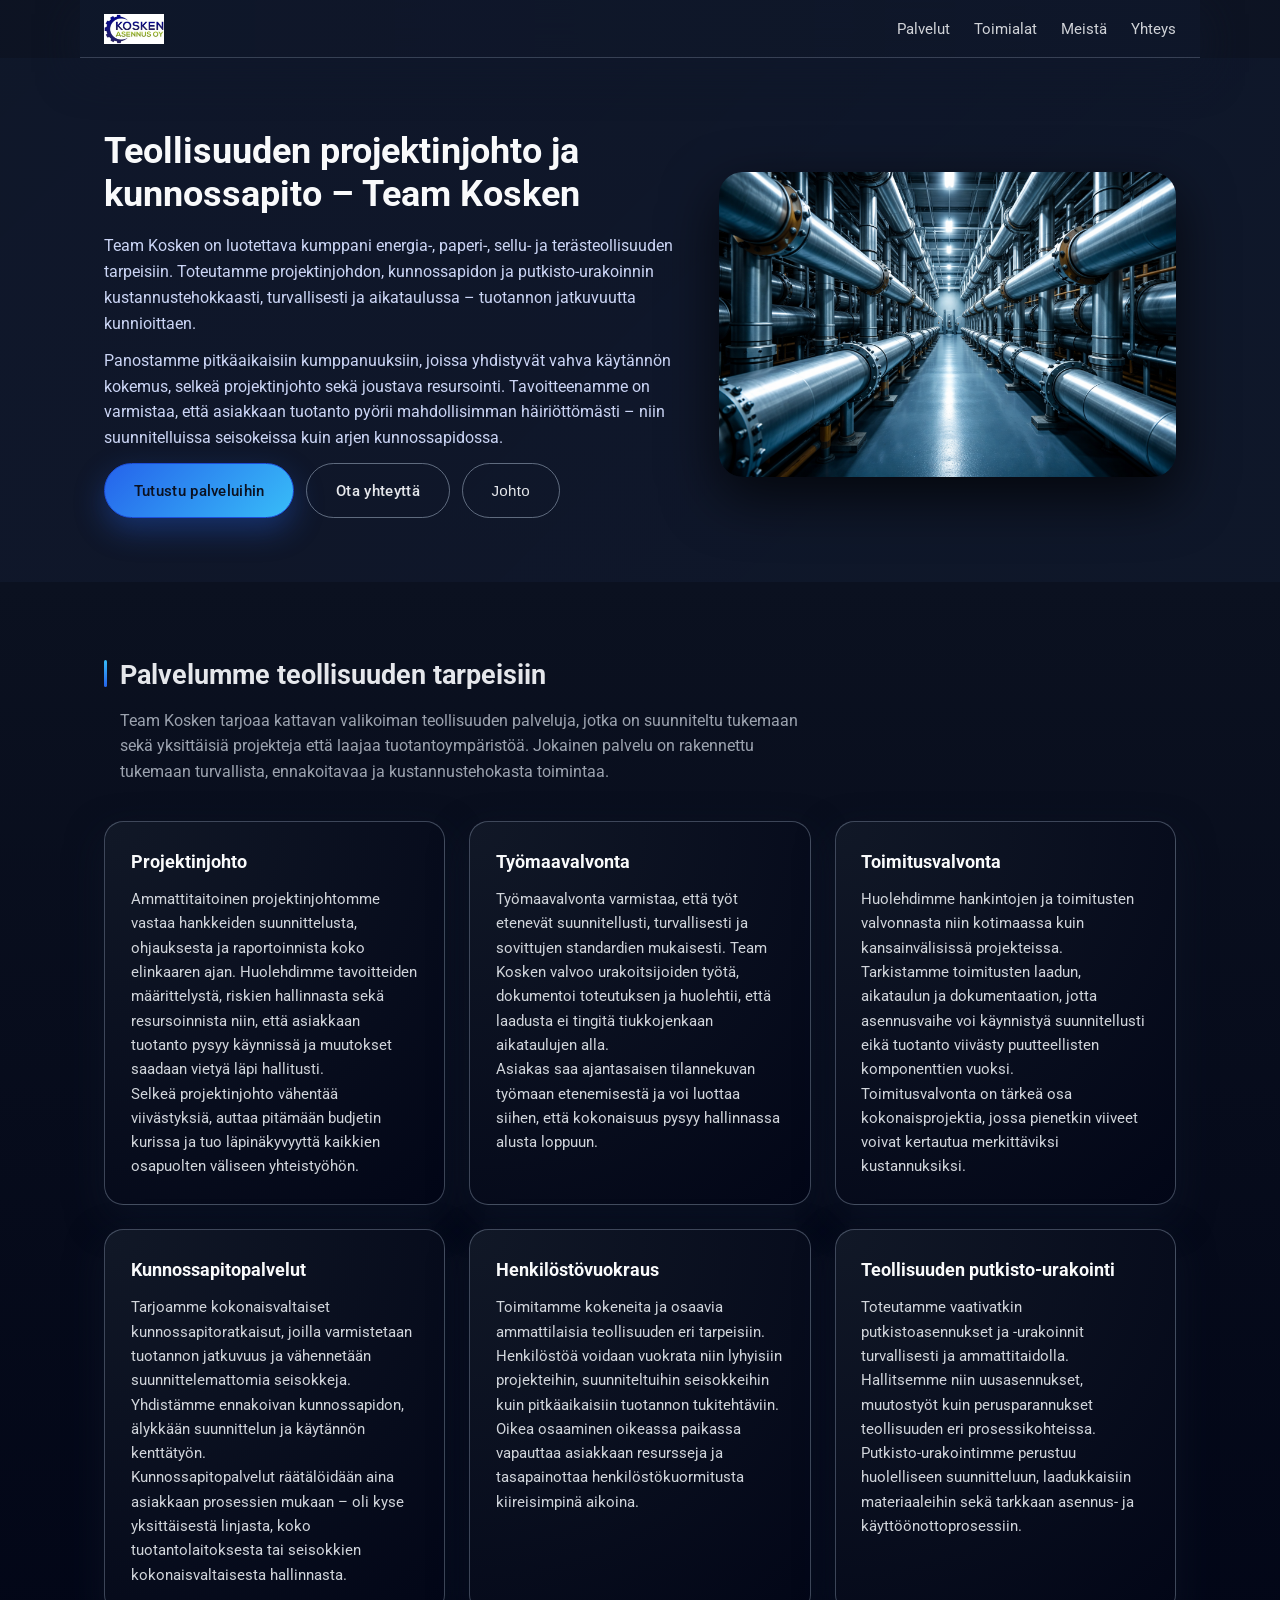
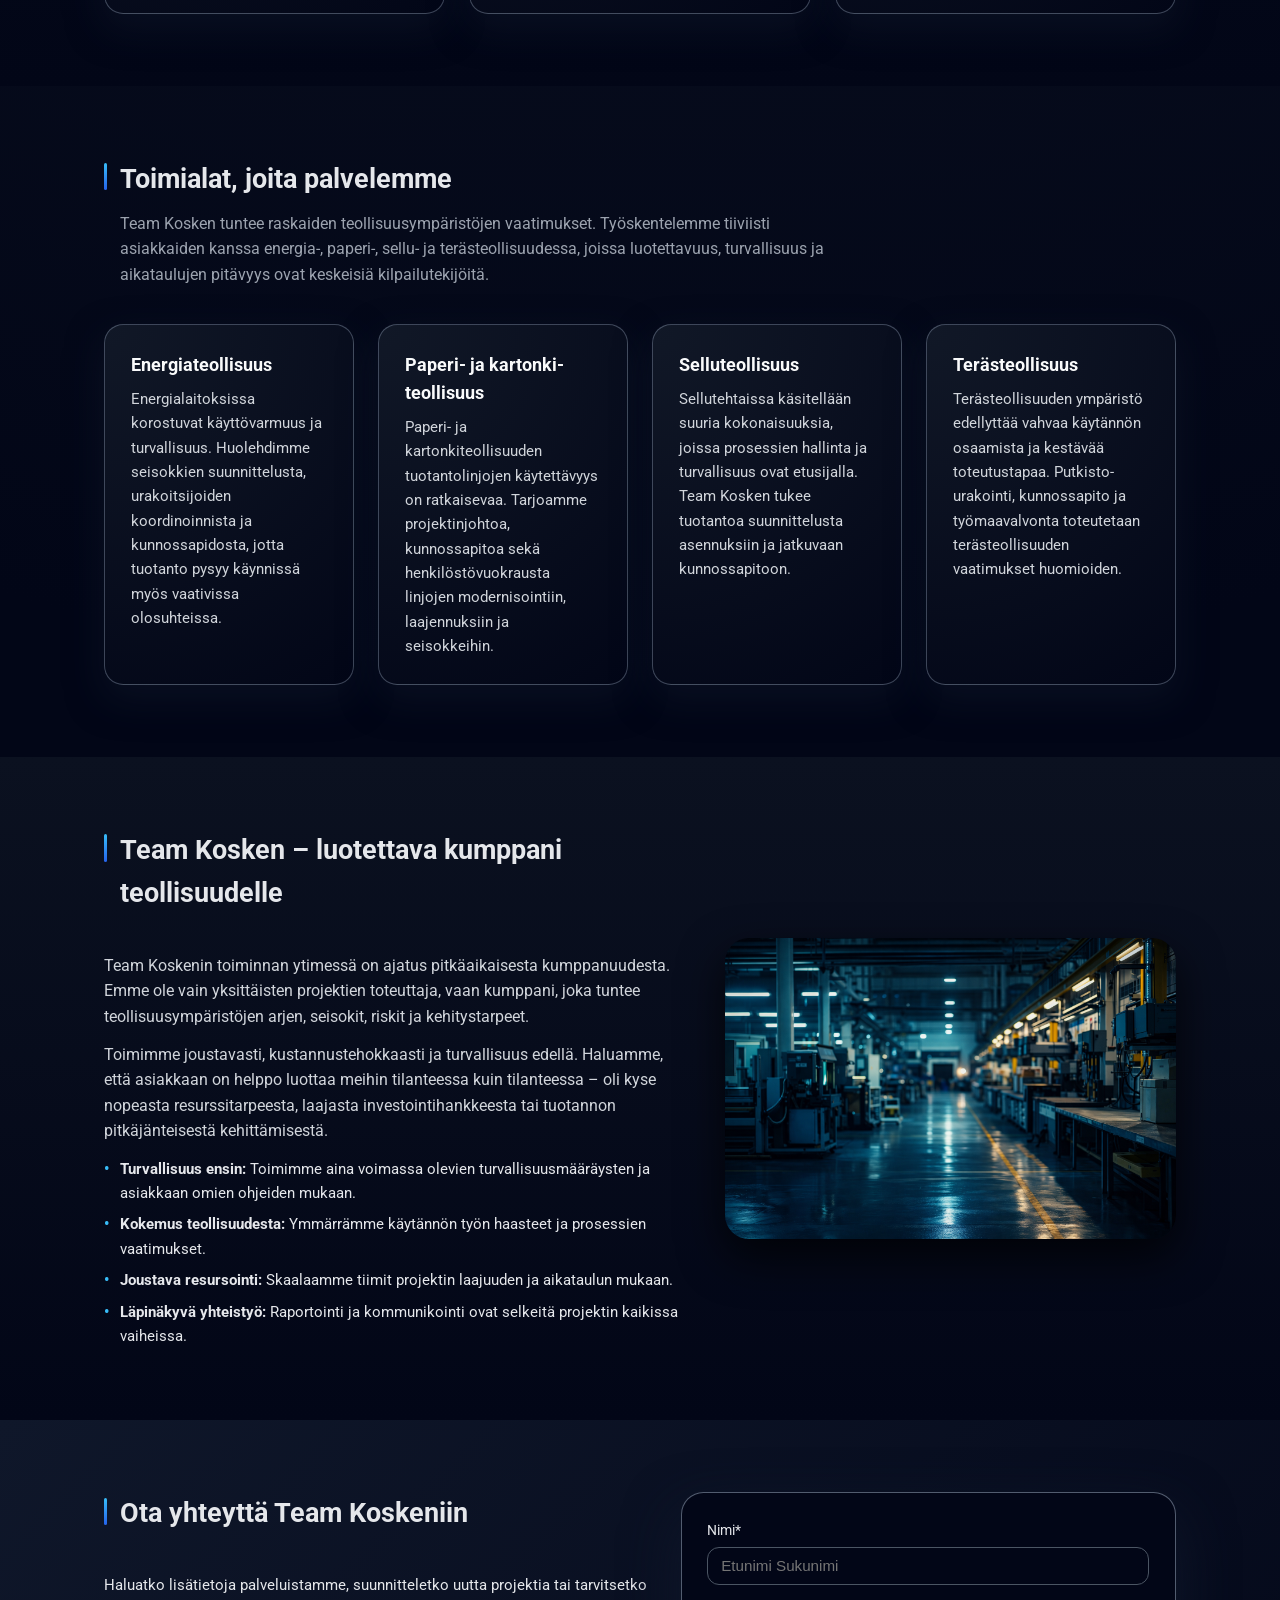
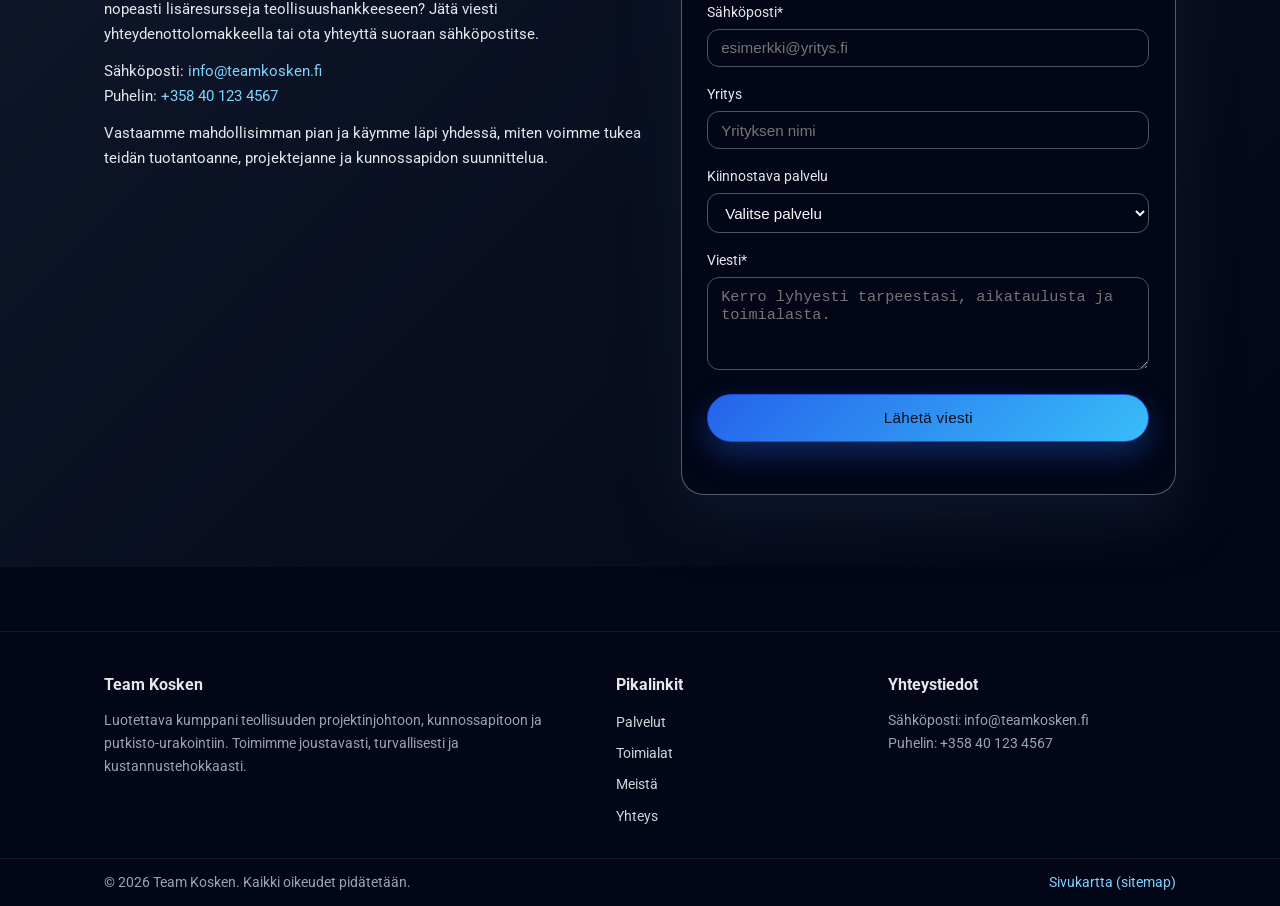
==== index.html @ 279f42d3 "asdasd" ====
<!DOCTYPE html>
<html lang="fi">
<head>
  <meta charset="UTF-8">
  <title>Team Kosken – Teollisuuden projektinjohto ja kunnossapito</title>
  <meta name="description" content="Team Kosken tarjoaa teollisuuden projektinjohtoa, työmaavalvontaa, kunnossapitopalveluja ja putkisto-urakointia energia-, paperi-, sellu- ja terästeollisuudelle.">
  <meta name="keywords" content="Team Kosken, teollisuuden palvelut, projektinjohto, työmaavalvonta, kunnossapito, putkisto-urakointi, teollisuus, henkilöstövuokraus">
  <meta name="robots" content="index, follow">
  <link rel="canonical" href="https://www.teamkosken.fi/">
  <meta name="viewport" content="width=device-width, initial-scale=1.0">

  <!-- Google Font -->
  <link href="https://fonts.googleapis.com/css2?family=Roboto:wght@300;400;500;700&display=swap" rel="stylesheet">

  <!-- Päätyylit -->
  <link rel="stylesheet" href="styles.css">

  <!-- Strukturoitu data (JSON-LD) hakukoneita varten -->
  <script type="application/ld+json">
  {
    "@context": "https://schema.org",
    "@type": "Organization",
    "name": "Team Kosken",
    "url": "https://www.teamkosken.fi/",
    "description": "Teollisuuden palveluyritys, joka tarjoaa projektinjohtoa, työmaavalvontaa, kunnossapitopalveluja, henkilöstövuokrausta ja putkisto-urakointia energia-, paperi-, sellu- ja terästeollisuudelle.",
    "address": {
      "@type": "PostalAddress",
      "addressCountry": "FI"
    },
    "areaServed": [
      "Energia-ala",
      "Paperiteollisuus",
      "Selluteollisuus",
      "Terästeollisuus"
    ],
    "contactPoint": [{
      "@type": "ContactPoint",
      "contactType": "Asiakaspalvelu",
      "email": "info@teamkosken.fi"
    }],
    "makesOffer": {
      "@type": "OfferCatalog",
      "name": "Teollisuuden palvelut",
      "itemListElement": [
        {
          "@type": "Offer",
          "itemOffered": {
            "@type": "Service",
            "name": "Projektinjohto",
            "description": "Teollisuuden hankkeiden projektinjohto alusta loppuun."
          }
        },
        {
          "@type": "Offer",
          "itemOffered": {
            "@type": "Service",
            "name": "Työmaavalvonta",
            "description": "Työmaiden etenemisen turvallinen ja laadukas valvonta."
          }
        },
        {
          "@type": "Offer",
          "itemOffered": {
            "@type": "Service",
            "name": "Toimitusvalvonta",
            "description": "Hankintojen ja toimitusten aikataulujen valvonta."
          }
        },
        {
          "@type": "Offer",
          "itemOffered": {
            "@type": "Service",
            "name": "Kunnossapitopalvelut",
            "description": "Kokonaisvaltaiset kunnossapitoratkaisut tuotannon jatkuvuuden varmistamiseksi."
          }
        },
        {
          "@type": "Offer",
          "itemOffered": {
            "@type": "Service",
            "name": "Henkilöstövuokraus",
            "description": "Kokeneiden teollisuusammattilaisten vuokraus lyhyt- ja pitkäaikaisiin tarpeisiin."
          }
        },
        {
          "@type": "Offer",
          "itemOffered": {
            "@type": "Service",
            "name": "Teollisuuden putkisto-urakointi",
            "description": "Putkistoasennukset ja putkisto-urakointi vaativiin teollisuuskohteisiin."
          }
        }
      ]
    }
  }
  </script>
</head>
<body id="top">
  <!-- Sticky header: vain logo + navigaatio -->
  <header class="site-header">
    <div class="container nav-container">
      <a href="#top" class="logo" aria-label="Team Kosken etusivu">
        <img src="images/OIP.webp" alt="Team Kosken logo">
      </a>

      <!-- Hamburger valikko mobiilille -->
      <button class="nav-toggle" aria-expanded="false" aria-controls="primary-menu" aria-label="Avaa päävalikko">
        <span class="nav-toggle-bar"></span>
        <span class="nav-toggle-bar"></span>
        <span class="nav-toggle-bar"></span>
      </button>

      <!-- Päänavigaatio -->
      <nav class="main-nav" aria-label="Päänavigaatio">
        <ul id="primary-menu" class="nav-menu">
          <li><a href="#palvelut">Palvelut</a></li>
          <li><a href="#toimialat">Toimialat</a></li>
          <li><a href="#meista">Meistä</a></li>
          <li><a href="#yhteys">Yhteys</a></li>
        </ul>
      </nav>
    </div>
  </header>

  <!-- HERO NYT HEADERIN ULKOPUOLELLA → RULLAA NORMISTI POIS -->
  <section class="hero">
    <div class="container hero-grid">
      <div class="hero-text">
        <h1>Teollisuuden projektinjohto ja kunnossapito – Team Kosken</h1>
        <p class="hero-lead">
          Team Kosken on luotettava kumppani energia-, paperi-, sellu- ja terästeollisuuden tarpeisiin.
          Toteutamme projektinjohdon, kunnossapidon ja putkisto-urakoinnin kustannustehokkaasti, turvallisesti
          ja aikataulussa – tuotannon jatkuvuutta kunnioittaen.
        </p>
        <p>
          Panostamme pitkäaikaisiin kumppanuuksiin, joissa yhdistyvät vahva käytännön kokemus, selkeä projektinjohto
          sekä joustava resursointi. Tavoitteenamme on varmistaa, että asiakkaan tuotanto pyörii mahdollisimman
          häiriöttömästi – niin suunnitelluissa seisokeissa kuin arjen kunnossapidossa.
        </p>
        <div class="hero-actions">
          <a href="#palvelut" class="btn btn-primary">Tutustu palveluihin</a>
          <a href="#yhteys" class="btn btn-outline">Ota yhteyttä</a>
          <button class="btn btn-outline" type="button" id="open-leadership">Johto</button>
        </div>

      </div>
      <div class="hero-image-wrapper">
        <img src="images/halli.png" alt="Teollisuuslaitos ja tuotantoympäristö" class="hero-image">
      </div>
    </div>
  </section>

  <main>
    <!-- Palvelut -->
    <section id="palvelut" class="section section-light">
      <div class="container">
        <header class="section-header">
          <h2>Palvelumme teollisuuden tarpeisiin</h2>
          <p>
            Team Kosken tarjoaa kattavan valikoiman teollisuuden palveluja, jotka on suunniteltu tukemaan sekä yksittäisiä projekteja
            että laajaa tuotantoympäristöä. Jokainen palvelu on rakennettu tukemaan turvallista, ennakoitavaa ja kustannustehokasta toimintaa.
          </p>
        </header>

        <div class="grid services-grid">
          <article class="card service-card">
            <h3>Projektinjohto</h3>
            <p>
              Ammattitaitoinen projektinjohtomme vastaa hankkeiden suunnittelusta, ohjauksesta ja raportoinnista koko elinkaaren ajan.
              Huolehdimme tavoitteiden määrittelystä, riskien hallinnasta sekä resursoinnista niin, että asiakkaan tuotanto pysyy
              käynnissä ja muutokset saadaan vietyä läpi hallitusti.
            </p>
            <p>
              Selkeä projektinjohto vähentää viivästyksiä, auttaa pitämään budjetin kurissa ja tuo läpinäkyvyyttä kaikkien osapuolten
              väliseen yhteistyöhön.
            </p>
          </article>

          <article class="card service-card">
            <h3>Työmaavalvonta</h3>
            <p>
              Työmaavalvonta varmistaa, että työt etenevät suunnitellusti, turvallisesti ja sovittujen standardien mukaisesti.
              Team Kosken valvoo urakoitsijoiden työtä, dokumentoi toteutuksen ja huolehtii, että laadusta ei tingitä tiukkojenkaan aikataulujen alla.
            </p>
            <p>
              Asiakas saa ajantasaisen tilannekuvan työmaan etenemisestä ja voi luottaa siihen, että kokonaisuus pysyy hallinnassa alusta loppuun.
            </p>
          </article>

          <article class="card service-card">
            <h3>Toimitusvalvonta</h3>
            <p>
              Huolehdimme hankintojen ja toimitusten valvonnasta niin kotimaassa kuin kansainvälisissä projekteissa. Tarkistamme toimitusten laadun,
              aikataulun ja dokumentaation, jotta asennusvaihe voi käynnistyä suunnitellusti eikä tuotanto viivästy puutteellisten komponenttien vuoksi.
            </p>
            <p>
              Toimitusvalvonta on tärkeä osa kokonaisprojektia, jossa pienetkin viiveet voivat kertautua merkittäviksi kustannuksiksi.
            </p>
          </article>

          <article class="card service-card">
            <h3>Kunnossapitopalvelut</h3>
            <p>
              Tarjoamme kokonaisvaltaiset kunnossapitoratkaisut, joilla varmistetaan tuotannon jatkuvuus ja vähennetään suunnittelemattomia seisokkeja.
              Yhdistämme ennakoivan kunnossapidon, älykkään suunnittelun ja käytännön kenttätyön.
            </p>
            <p>
              Kunnossapitopalvelut räätälöidään aina asiakkaan prosessien mukaan – oli kyse yksittäisestä linjasta, koko tuotantolaitoksesta
              tai seisokkien kokonaisvaltaisesta hallinnasta.
            </p>
          </article>

          <article class="card service-card">
            <h3>Henkilöstövuokraus</h3>
            <p>
              Toimitamme kokeneita ja osaavia ammattilaisia teollisuuden eri tarpeisiin. Henkilöstöä voidaan vuokrata niin lyhyisiin projekteihin,
              suunniteltuihin seisokkeihin kuin pitkäaikaisiin tuotannon tukitehtäviin.
            </p>
            <p>
              Oikea osaaminen oikeassa paikassa vapauttaa asiakkaan resursseja ja tasapainottaa henkilöstökuormitusta kiireisimpinä aikoina.
            </p>
          </article>

          <article class="card service-card">
            <h3>Teollisuuden putkisto-urakointi</h3>
            <p>
              Toteutamme vaativatkin putkistoasennukset ja -urakoinnit turvallisesti ja ammattitaidolla. Hallitsemme niin uusasennukset,
              muutostyöt kuin perusparannukset teollisuuden eri prosessikohteissa.
            </p>
            <p>
              Putkisto-urakointimme perustuu huolelliseen suunnitteluun, laadukkaisiin materiaaleihin sekä tarkkaan asennus- ja käyttöönotto­prosessiin.
            </p>
          </article>
        </div>
                  <!-- MOBIILI: Palvelut (premium-kortit, avautuvat) -->
          <div class="grid services-accordion" data-accordion="single">
            <details class="card service-card acc-card">
              <summary>Projektinjohto</summary>
              <div class="acc-body">
                <p>
                  Ammattitaitoinen projektinjohtomme vastaa hankkeiden suunnittelusta, ohjauksesta ja raportoinnista koko elinkaaren ajan.
                  Huolehdimme tavoitteiden määrittelystä, riskien hallinnasta sekä resursoinnista niin, että asiakkaan tuotanto pysyy
                  käynnissä ja muutokset saadaan vietyä läpi hallitusti.
                </p>
                <p>
                  Selkeä projektinjohto vähentää viivästyksiä, auttaa pitämään budjetin kurissa ja tuo läpinäkyvyyttä kaikkien osapuolten
                  väliseen yhteistyöhön.
                </p>
              </div>
            </details>

            <details class="card service-card acc-card">
              <summary>Työmaavalvonta</summary>
              <div class="acc-body">
                <p>
                  Työmaavalvonta varmistaa, että työt etenevät suunnitellusti, turvallisesti ja sovittujen standardien mukaisesti.
                  Team Kosken valvoo urakoitsijoiden työtä, dokumentoi toteutuksen ja huolehtii, että laadusta ei tingitä tiukkojenkaan aikataulujen alla.
                </p>
                <p>
                  Asiakas saa ajantasaisen tilannekuvan työmaan etenemisestä ja voi luottaa siihen, että kokonaisuus pysyy hallinnassa alusta loppuun.
                </p>
              </div>
            </details>

            <details class="card service-card acc-card">
              <summary>Toimitusvalvonta</summary>
              <div class="acc-body">
                <p>
                  Huolehdimme hankintojen ja toimitusten valvonnasta niin kotimaassa kuin kansainvälisissä projekteissa. Tarkistamme toimitusten laadun,
                  aikataulun ja dokumentaation, jotta asennusvaihe voi käynnistyä suunnitellusti eikä tuotanto viivästy puutteellisten komponenttien vuoksi.
                </p>
                <p>
                  Toimitusvalvonta on tärkeä osa kokonaisprojektia, jossa pienetkin viiveet voivat kertautua merkittäviksi kustannuksiksi.
                </p>
              </div>
            </details>

            <details class="card service-card acc-card">
              <summary>Kunnossapitopalvelut</summary>
              <div class="acc-body">
                <p>
                  Tarjoamme kokonaisvaltaiset kunnossapitoratkaisut, joilla varmistetaan tuotannon jatkuvuus ja vähennetään suunnittelemattomia seisokkeja.
                  Yhdistämme ennakoivan kunnossapidon, älykkään suunnittelun ja käytännön kenttätyön.
                </p>
                <p>
                  Kunnossapitopalvelut räätälöidään aina asiakkaan prosessien mukaan – oli kyse yksittäisestä linjasta, koko tuotantolaitoksesta
                  tai seisokkien kokonaisvaltaisesta hallinnasta.
                </p>
              </div>
            </details>

            <details class="card service-card acc-card">
              <summary>Henkilöstövuokraus</summary>
              <div class="acc-body">
                <p>
                  Toimitamme kokeneita ja osaavia ammattilaisia teollisuuden eri tarpeisiin. Henkilöstöä voidaan vuokrata niin lyhyisiin projekteihin,
                  suunniteltuihin seisokkeihin kuin pitkäaikaisiin tuotannon tukitehtäviin.
                </p>
                <p>
                  Oikea osaaminen oikeassa paikassa vapauttaa asiakkaan resursseja ja tasapainottaa henkilöstökuormitusta kiireisimpinä aikoina.
                </p>
              </div>
            </details>

            <details class="card service-card acc-card">
              <summary>Teollisuuden putkisto-urakointi</summary>
              <div class="acc-body">
                <p>
                  Toteutamme vaativatkin putkistoasennukset ja -urakoinnit turvallisesti ja ammattitaidolla. Hallitsemme niin uusasennukset,
                  muutostyöt kuin perusparannukset teollisuuden eri prosessikohteissa.
                </p>
                <p>
                  Putkisto-urakointimme perustuu huolelliseen suunnitteluun, laadukkaisiin materiaaleihin sekä tarkkaan asennus- ja käyttöönotto­prosessiin.
                </p>
              </div>
            </details>
          </div>

      </div>
    </section>



    <!-- Toimialat -->
    <section id="toimialat" class="section">
      <div class="container">
        <header class="section-header">
          <h2>Toimialat, joita palvelemme</h2>
          <p>
            Team Kosken tuntee raskaiden teollisuusympäristöjen vaatimukset. Työskentelemme tiiviisti asiakkaiden kanssa energia-, paperi-, sellu-
            ja terästeollisuudessa, joissa luotettavuus, turvallisuus ja aikataulujen pitävyys ovat keskeisiä kilpailutekijöitä.
          </p>
        </header>

        <div class="grid industries-grid">
          <article class="card industry-card">
            <h3>Energia­teollisuus</h3>
            <p>
              Energialaitoksissa korostuvat käyttövarmuus ja turvallisuus. Huolehdimme seisokkien suunnittelusta, urakoitsijoiden koordinoinnista
              ja kunnossapidosta, jotta tuotanto pysyy käynnissä myös vaativissa olosuhteissa.
            </p>
          </article>

          <article class="card industry-card">
            <h3>Paperi- ja kartonki­teollisuus</h3>
            <p>
              Paperi- ja kartonkiteollisuuden tuotantolinjojen käytettävyys on ratkaisevaa. Tarjoamme projektinjohtoa, kunnossapitoa sekä henkilöstövuokrausta
              linjojen modernisointiin, laajennuksiin ja seisokkeihin.
            </p>
          </article>

          <article class="card industry-card">
            <h3>Sellu­teollisuus</h3>
            <p>
              Sellutehtaissa käsitellään suuria kokonaisuuksia, joissa prosessien hallinta ja turvallisuus ovat etusijalla. Team Kosken tukee tuotantoa
              suunnittelusta asennuksiin ja jatkuvaan kunnossapitoon.
            </p>
          </article>

          <article class="card industry-card">
            <h3>Teräs­teollisuus</h3>
            <p>
              Terästeollisuuden ympäristö edellyttää vahvaa käytännön osaamista ja kestävää toteutustapaa. Putkisto-urakointi, kunnossapito ja työmaavalvonta
              toteutetaan terästeollisuuden vaatimukset huomioiden.
            </p>
          </article>
        </div>
        <!-- MOBIILI: Toimialat (premium-kortit, avautuvat) -->
          <div class="grid industries-accordion">
            <details class="card industry-card acc-card">
              <summary>Energiateollisuus</summary>
              <div class="acc-body">
                <p>
                  Energialaitoksissa korostuvat käyttövarmuus ja turvallisuus. Huolehdimme seisokkien suunnittelusta, urakoitsijoiden koordinoinnista
                  ja kunnossapidosta, jotta tuotanto pysyy käynnissä myös vaativissa olosuhteissa.
                </p>
              </div>
            </details>

            <details class="card industry-card acc-card">
              <summary>Paperi- ja kartonkiteollisuus</summary>
              <div class="acc-body">
                <p>
                  Paperi- ja kartonkiteollisuuden tuotantolinjojen käytettävyys on ratkaisevaa. Tarjoamme projektinjohtoa, kunnossapitoa sekä henkilöstövuokrausta
                  linjojen modernisointiin, laajennuksiin ja seisokkeihin.
                </p>
              </div>
            </details>

            <details class="card industry-card acc-card">
              <summary>Selluteollisuus</summary>
              <div class="acc-body">
                <p>
                  Sellutehtaissa käsitellään suuria kokonaisuuksia, joissa prosessien hallinta ja turvallisuus ovat etusijalla. Team Kosken tukee tuotantoa
                  suunnittelusta asennuksiin ja jatkuvaan kunnossapitoon.
                </p>
              </div>
            </details>

            <details class="card industry-card acc-card">
              <summary>Terästeollisuus</summary>
              <div class="acc-body">
                <p>
                  Terästeollisuuden ympäristö edellyttää vahvaa käytännön osaamista ja kestävää toteutustapaa. Putkisto-urakointi, kunnossapito ja työmaavalvonta
                  toteutetaan terästeollisuuden vaatimukset huomioiden.
                </p>
              </div>
            </details>
          </div>

      </div>
    </section>


    <!-- Meistä -->
    <section id="meista" class="section section-light">
      <div class="container about-grid">
        <div class="about-text">
          <header class="section-header">
            <h2>Team Kosken – luotettava kumppani teollisuudelle</h2>
          </header>
          <p>
            Team Koskenin toiminnan ytimessä on ajatus pitkäaikaisesta kumppanuudesta. Emme ole vain yksittäisten projektien toteuttaja,
            vaan kumppani, joka tuntee teollisuusympäristöjen arjen, seisokit, riskit ja kehitystarpeet.
          </p>
          <p>
            Toimimme joustavasti, kustannustehokkaasti ja turvallisuus edellä. Haluamme, että asiakkaan on helppo luottaa meihin tilanteessa kuin tilanteessa –
            oli kyse nopeasta resurssitarpeesta, laajasta investointihankkeesta tai tuotannon pitkäjänteisestä kehittämisestä.
          </p>
          <ul class="benefits-list">
            <li><strong>Turvallisuus ensin:</strong> Toimimme aina voimassa olevien turvallisuus­määräysten ja asiakkaan omien ohjeiden mukaan.</li>
            <li><strong>Kokemus teollisuudesta:</strong> Ymmärrämme käytännön työn haasteet ja prosessien vaatimukset.</li>
            <li><strong>Joustava resursointi:</strong> Skaalaamme tiimit projektin laajuuden ja aikataulun mukaan.</li>
            <li><strong>Läpinäkyvä yhteistyö:</strong> Raportointi ja kommunikointi ovat selkeitä projektin kaikissa vaiheissa.</li>
          </ul>
        </div>
        <div class="about-image-wrapper">
          <img src="images/toinen.png" alt="Teollisuuden ammattilaiset työmaalla" class="about-image">
        </div>
      </div>
    </section>

    <!-- Yhteys -->
    <section id="yhteys" class="section section-accent">
      <div class="container contact-grid">
        <div class="contact-info">
          <header class="section-header">
            <h2>Ota yhteyttä Team Koskeniin</h2>
          </header>
          <p>
            Haluatko lisätietoja palveluistamme, suunnitteletko uutta projektia tai tarvitsetko nopeasti lisäresursseja teollisuushankkeeseen?
            Jätä viesti yhteydenottolomakkeella tai ota yhteyttä suoraan sähköpostitse.
          </p>
          <p class="contact-highlight">
            Sähköposti: <a href="mailto:info@teamkosken.fi">info@teamkosken.fi</a><br>
            Puhelin: <a href="tel:+358401234567">+358 40 123 4567</a>
          </p>
          <p>
            Vastaamme mahdollisimman pian ja käymme läpi yhdessä, miten voimme tukea teidän tuotantoanne, projektejanne ja kunnossapidon suunnittelua.
          </p>
        </div>

        <div class="contact-form-wrapper">
          <form id="contact-form" class="contact-form" action="mailto:info@teamkosken.fi" method="post" novalidate>
            <div class="form-group">
              <label for="name">Nimi*</label>
              <input type="text" id="name" name="name" required placeholder="Etunimi Sukunimi">
            </div>
            <div class="form-group">
              <label for="email">Sähköposti*</label>
              <input type="email" id="email" name="email" required placeholder="esimerkki@yritys.fi">
            </div>
            <div class="form-group">
              <label for="company">Yritys</label>
              <input type="text" id="company" name="company" placeholder="Yrityksen nimi">
            </div>
            <div class="form-group">
              <label for="service">Kiinnostava palvelu</label>
              <select id="service" name="service">
                <option value="">Valitse palvelu</option>
                <option value="projektinjohto">Projektinjohto</option>
                <option value="tyomaavalvonta">Työmaavalvonta</option>
                <option value="toimitusvalvonta">Toimitusvalvonta</option>
                <option value="kunnossapito">Kunnossapitopalvelut</option>
                <option value="henkilostovuokraus">Henkilöstövuokraus</option>
                <option value="putkisto">Teollisuuden putkisto-urakointi</option>
                <option value="muu">Muu / useampi palvelu</option>
              </select>
            </div>
            <div class="form-group">
              <label for="message">Viesti*</label>
              <textarea id="message" name="message" rows="4" required placeholder="Kerro lyhyesti tarpeestasi, aikataulusta ja toimialasta."></textarea>
            </div>
            <button type="submit" class="btn btn-primary full-width">Lähetä viesti</button>
            <p id="form-message" class="form-message" aria-live="polite"></p>
          </form>
        </div>
      </div>
    </section>
  </main>

  <!-- Footer -->
  <footer class="site-footer">
    <div class="container footer-grid">
      <div class="footer-col">
        <h3>Team Kosken</h3>
        <p>
          Luotettava kumppani teollisuuden projektinjohtoon, kunnossapitoon ja putkisto-urakointiin.
          Toimimme joustavasti, turvallisesti ja kustannustehokkaasti.
        </p>
      </div>
      <div class="footer-col">
        <h4>Pikalinkit</h4>
        <ul class="footer-links">
          <li><a href="#palvelut">Palvelut</a></li>
          <li><a href="#toimialat">Toimialat</a></li>
          <li><a href="#meista">Meistä</a></li>
          <li><a href="#yhteys">Yhteys</a></li>
        </ul>
      </div>
      <div class="footer-col">
        <h4>Yhteystiedot</h4>
        <p>
          Sähköposti: <a href="mailto:info@teamkosken.fi">info@teamkosken.fi</a><br>
          Puhelin: <a href="tel:+358401234567">+358 40 123 4567</a>
        </p>
      </div>
    </div>
    <div class="footer-bottom">
      <div class="container footer-bottom-inner">
        <p>&copy; <span id="year"></span> Team Kosken. Kaikki oikeudet pidätetään.</p>
        <a href="sitemap.xml">Sivukartta (sitemap)</a>
      </div>
    </div>
  </footer>
<!-- Johto / henkilöt (modal) -->
<div class="modal" id="leadership-modal" aria-hidden="true">
  <div class="modal-backdrop" data-close-modal></div>

  <div class="modal-panel" role="dialog" aria-modal="true" aria-labelledby="leadership-title">
    <div class="modal-header">
      <h2 id="leadership-title">Yrityksen johto</h2>
      <button class="modal-close" type="button" aria-label="Sulje" data-close-modal>✕</button>
    </div>

    <div class="modal-content">
      <div class="team-grid">
        <!-- VAIHDA näihin oikeat nimet, roolit, numerot ja kuvat -->
        <article class="team-card">
          <img src="images/johto-1.webp" alt="Etu Sukunimi, toimitusjohtaja" loading="lazy">
          <div class="team-info">
            <h3>Tuomas Keskimaunu</h3>
            <p class="team-role">Toimitusjohtaja</p>
            <p class="team-links">
              <a href="tel:+358401234567">+358 40 531 7671</a><br>
              <a href="mailto:etu.sukunimi@teamkosken.fi">tuomas.keskimaunu@teamkosken.fi</a>
            </p>
          </div>
        </article>

        <article class="team-card">
          <img src="images/johto-2.webp" alt="Etu Sukunimi, projektinjohto" loading="lazy">
          <div class="team-info">
            <h3>Jukka Sihvonen</h3>
            <p class="team-role">TEKNINEN JOHTAJA, IWE</p>
            <p class="team-links">
              <a href="tel:+358401234567">+358 50 390 1058</a><br>
              <a href="mailto:etu.sukunimi@teamkosken.fi">jukka.sihvonen@teamkosken.fi</a>
            </p>
          </div>
        </article>

        <article class="team-card">
          <img src="images/johto-3.webp" alt="Etu Sukunimi, kunnossapito" loading="lazy">
          <div class="team-info">
            <h3>Jani Kolmonen</h3>
            <p class="team-role">Palvelupäälikkö, HR</p>
            <p class="team-links">
              <a href="tel:+358401234567">+358 44 557 1733</a><br>
              <a href="mailto:etu.sukunimi@teamkosken.fi">jani.kolmonen@teamkosken.fi</a>
            </p>
          </div>
        </article>

                <article class="team-card">
          <img src="images/johto-4.webp" alt="Etu Sukunimi, projektinjohto" loading="lazy">
          <div class="team-info">
            <h3>Jani Peurasaari</h3>
            <p class="team-role">Operatiivinen johtaja</p>
            <p class="team-links">
              <a href="tel:+358401234567">+358 40 765 0177</a><br>
              <a href="mailto:etu.sukunimi@teamkosken.fi">jani.peurasaari@teamkosken.fi</a>
            </p>
          </div>
        </article>

      </div>
    </div>
  </div>
</div>
<!-- /Johto modal -->

  <!-- JavaScript -->
  <script src="script.js"></script>
</body>
</html>
---- styles.css ----
/* Perusasetukset ja typografia */
*{box-sizing:border-box;margin:0;padding:0;}
html{scroll-behavior:smooth;}
body{
  font-family:'Roboto',sans-serif;
  line-height:1.6;
  color:#e5e7eb;
  background:radial-gradient(circle at top,#111827 0,#020617 55%,#020617 100%);
}
img{max-width:100%;display:block;}
a{text-decoration:none;color:inherit;}
ul{list-style:none;}
section{scroll-margin-top:5rem;}

/* Yleinen layout */
.container{width:100%;max-width:1120px;margin:0 auto;padding:0 1.5rem;}
.section{padding:4.5rem 0;}
.section-light{background:linear-gradient(180deg,#0b1120,#020617);}
.section-accent{background:linear-gradient(135deg,#0f172a,#020617);color:#f9fafb;}

/* Painikkeet */
.btn{
  display:inline-flex;
  align-items:center;
  justify-content:center;
  padding:0.9rem 1.8rem;
  border-radius:999px;
  font-weight:500;
  border:1px solid transparent;
  cursor:pointer;
  font-size:0.95rem;
  letter-spacing:0.02em;
  transition:transform .15s ease,box-shadow .15s ease,background .15s ease,border-color .15s ease,color .15s ease;
}
.btn-primary{
  background:linear-gradient(135deg,#2563eb,#38bdf8);
  color:#0b1120;
  border-color:#1d4ed8;
  box-shadow:0 12px 30px rgba(37,99,235,0.35);
}
.btn-primary:hover{
  transform:translateY(-1px);
  box-shadow:0 16px 40px rgba(37,99,235,0.5);
}
.btn-outline{
  background:transparent;
  color:#e5e7eb;
  border-color:rgba(148,163,184,0.6);
}
.btn-outline:hover{
  background:rgba(15,23,42,0.85);
  border-color:#60a5fa;
}
.full-width{width:100%;}

/* HEADER + NAV */
.site-header{
  color:#f9fafb;
}
.nav-container{
  position:sticky;
  top:0;
  z-index:50;
  display:flex;
  align-items:center;
  justify-content:space-between;
  padding:0.85rem 1.5rem;
  backdrop-filter:blur(14px);
  background:linear-gradient(90deg,rgba(15,23,42,0.94),rgba(15,23,42,0.88));
  border-bottom:1px solid rgba(148,163,184,0.3);
  box-shadow:0 14px 40px rgba(15,23,42,0.85);
  transition:padding .25s ease,background .25s ease,box-shadow .25s ease,transform .25s ease;
}
.logo{
  font-weight:700;
  font-size:1.2rem;
  letter-spacing:0.12em;
  text-transform:uppercase;
}
.logo img{
  height:30px;
  width:auto;
  display:block;
}
.nav-menu{
  display:flex;
  gap:1.5rem;
  font-size:0.95rem;
}
.nav-menu a{
  padding:0.3rem 0;
  border-bottom:2px solid transparent;
  color:#e5e7eb;
  opacity:0.9;
}
.nav-menu a:hover{
  border-color:#38bdf8;
  opacity:1;
}

/* Header shrink skrollatessa */
.nav-container.shrink{
  padding:0.45rem 1.5rem;
  background:linear-gradient(90deg,rgba(15,23,42,0.96),rgba(15,23,42,0.96));
  box-shadow:0 16px 45px rgba(15,23,42,0.95);
  transform:translateY(-2px);
}
.nav-container.shrink .logo{
  font-size:1rem;
  opacity:0.9;
}
.nav-container.shrink .logo img{
  height:24px;
}

/* Hamburger-nappi mobiilissa */
.nav-toggle{
  display:none;
  flex-direction:column;
  gap:0.22rem;
  background:none;
  border:none;
  cursor:pointer;
}
.nav-toggle-bar{
  width:1.5rem;
  height:0.15rem;
  background:#f9fafb;
  border-radius:999px;
}

/* HERO – moderni full-width kuva + overlay */
.hero{
  padding:4.5rem 0 4rem;
  background:
    linear-gradient(135deg,rgba(15,23,42,0.96),rgba(15,23,42,0.9)),
    url("https://source.unsplash.com/1600x900/?industry,factory");
  background-size:cover;
  background-position:center;
}
.hero-grid{
  display:grid;
  grid-template-columns:1.25fr 1fr;
  gap:2.75rem;
  align-items:center;
}
.hero-text h1{
  font-size:2.25rem;
  line-height:1.2;
  margin-bottom:1rem;
  color:#f9fafb;
}
.hero-lead{
  font-size:1.02rem;
  margin-bottom:0.9rem;
  color:#e5e7eb;
  max-width:34rem;
}
.hero-text p{
  margin-bottom:0.7rem;
  color:#cbd5f5;
  max-width:36rem;
}
.hero-actions{
  display:flex;
  flex-wrap:wrap;
  gap:0.75rem;
  margin-top:0.8rem;
}
.hero-badges{
  display:flex;
  flex-wrap:wrap;
  gap:0.4rem;
  margin:0.7rem 0 0.4rem;
}
.hero-badge{
  padding:0.15rem 0.8rem;
  border-radius:999px;
  border:1px solid rgba(148,163,184,0.7);
  font-size:0.78rem;
  text-transform:uppercase;
  letter-spacing:0.12em;
  color:#e5e7eb;
  background:rgba(15,23,42,0.65);
}

.hero-image-wrapper{
  position:relative;
}
.hero-image{
  border-radius:1.5rem;
  box-shadow:0 20px 55px rgba(0,0,0,0.7);
  object-fit:cover;
}

/* Osiot */
.section-header{
  text-align:left;
  margin-bottom:2.3rem;
  position:relative;
  padding-left:1rem;
}
.section-header::before{
  content:"";
  position:absolute;
  left:0;
  top:0.35rem;
  width:3px;
  height:1.7rem;
  border-radius:999px;
  background:linear-gradient(180deg,#38bdf8,#2563eb);
}
.section-header h2{
  font-size:1.7rem;
  margin-bottom:0.6rem;
  color:#e5e7eb;
}
.section-light .section-header h2{color:#e5e7eb;}
.section-header p{
  color:#9ca3af;
  max-width:44rem;
}
.section-accent .section-header p{color:#cbd5f5;}

/* Gridit */
.grid{display:grid;gap:1.5rem;}
.services-grid{grid-template-columns:repeat(3,minmax(0,1fr));}
.industries-grid{grid-template-columns:repeat(4,minmax(0,1fr));}

/* Kortit – modernit hover-efektit */
.card{
  background:radial-gradient(circle at top left,#111827,#020617);
  border-radius:1.2rem;
  padding:1.6rem;
  box-shadow:0 14px 36px rgba(15,23,42,0.55);
  border:1px solid rgba(148,163,184,0.4);
  transition:transform .2s ease,box-shadow .2s ease,border-color .2s ease,background .2s ease;
}
.card h3{
  font-size:1.1rem;
  margin-bottom:0.7rem;
  color:#f9fafb;
}
.card p{
  font-size:0.95rem;
  color:#d1d5db;
}
.card:hover{
  transform:translateY(-4px);
  box-shadow:0 20px 55px rgba(15,23,42,0.9);
  border-color:#bfdbfe;
  background:radial-gradient(circle at top left,#111827,#020617);
}
.section-accent .card{
  background:radial-gradient(circle at top,#020617,#020617);
  border-color:rgba(148,163,184,0.5);
  box-shadow:0 18px 45px rgba(15,23,42,0.95);
}
.industry-card h3{margin-bottom:0.5rem;}

/* Meistä / about */
.about-grid{
  display:grid;
  grid-template-columns:1.3fr 1fr;
  gap:2.2rem;
  align-items:center;
}
.about-text p{
  margin-bottom:0.75rem;
  color:#d1d5db;
}
.benefits-list{
  margin-top:0.8rem;
  display:grid;
  gap:0.45rem;
  font-size:0.95rem;
  padding-left:1rem;
}
.benefits-list li::before{
  content:"•";
  color:#38bdf8;
  font-weight:bold;
  display:inline-block;
  width:1rem;
  margin-left:-1rem;
}
.about-image{
  border-radius:1.5rem;
  box-shadow:0 18px 45px rgba(0,0,0,0.75);
  object-fit:cover;
}

/* Yhteys / lomake */
.contact-grid{
  display:grid;
  grid-template-columns:1.1fr 1fr;
  gap:2rem;
  align-items:flex-start;
}
.contact-info p{margin-bottom:0.8rem;font-size:0.96rem;color:#e5e7eb;}
.contact-highlight a{color:#7dd3fc;}
.contact-form-wrapper{
  background:radial-gradient(circle at top left,#020617,#020617);
  border-radius:1.4rem;
  padding:1.6rem;
  box-shadow:0 22px 55px rgba(15,23,42,1);
  border:1px solid rgba(148,163,184,0.55);
}
.contact-form label{display:block;font-size:0.9rem;margin-bottom:0.3rem;color:#e5e7eb;}
.form-group{margin-bottom:1rem;}
.contact-form input,
.contact-form select,
.contact-form textarea{
  width:100%;
  padding:0.6rem 0.8rem;
  border-radius:0.75rem;
  border:1px solid #4b5563;
  background:#020617;
  color:#f9fafb;
  font-size:0.95rem;
}
.contact-form input:focus,
.contact-form select:focus,
.contact-form textarea:focus{
  outline:none;
  border-color:#60a5fa;
  box-shadow:0 0 0 1px #60a5fa;
}
.form-message{
  margin-top:0.6rem;
  font-size:0.9rem;
  min-height:1.1rem;
}
.form-message.error{color:#fecaca;}
.form-message.success{color:#bbf7d0;}

/* Footer */
.site-footer{
  background:#020617;
  color:#9ca3af;
  margin-top:4rem;
  border-top:1px solid #111827;
}
.footer-grid{
  display:grid;
  grid-template-columns:2fr 1fr 1.2fr;
  gap:2rem;
  padding:2.5rem 1.5rem 1.5rem;
}
.footer-col h3,
.footer-col h4{
  color:#e5e7eb;
  margin-bottom:0.7rem;
  font-size:1rem;
}
.footer-col p{font-size:0.9rem;}
.footer-links li{margin-bottom:0.35rem;}
.footer-links a{
  font-size:0.9rem;
  color:#d1d5db;
}
.footer-links a:hover{color:#7dd3fc;}
.footer-bottom{border-top:1px solid #111827;padding:0.8rem 0;}
.footer-bottom-inner{
  display:flex;
  align-items:center;
  justify-content:space-between;
  font-size:0.85rem;
}
.footer-bottom a{
  color:#7dd3fc;
}
.footer-bottom a:hover{
  color:#bae6fd;
}

/* Responsiivisuus */
/* Tablet ja pienemmät näytöt */
@media(max-width:1024px){
  .hero-grid{grid-template-columns:1.15fr 1fr;gap:1.9rem;}
  .services-grid{grid-template-columns:repeat(2,minmax(0,1fr));}
  .industries-grid{grid-template-columns:repeat(2,minmax(0,1fr));}
  .about-grid{grid-template-columns:1fr;gap:1.7rem;}
  .contact-grid{grid-template-columns:1fr;gap:1.7rem;}
}

/* Mobiili */
@media(max-width:768px){
  .nav-container{padding:0.6rem 1rem;}
  .nav-toggle{display:flex;}
  .main-nav{
    position:absolute;
    top:3.1rem;
    right:0;
    left:0;
    background:rgba(15,23,42,0.98);
    border-top:1px solid #111827;
    transform:translateY(-110%);
    opacity:0;
    pointer-events:none;
    transition:all .2s ease;
  }
  .nav-menu{
    flex-direction:column;
    padding:0.75rem 1.5rem 1.1rem;
    gap:0.8rem;
  }
  .main-nav.open{
    transform:translateY(0);
    opacity:1;
    pointer-events:auto;
  }

  .hero{padding:3.2rem 0 3.2rem;}
  .hero-grid{grid-template-columns:1fr;}
  .hero-text h1{font-size:1.8rem;}
  .hero-lead{font-size:0.98rem;}

  .services-grid,
  .industries-grid{grid-template-columns:1fr;}
  .section{padding:3.3rem 0;}

  .footer-grid{grid-template-columns:1fr;gap:1.4rem;}
  .footer-bottom-inner{
    flex-direction:column;
    gap:0.4rem;
    align-items:flex-start;
  }
}

/* Pienimmät näytöt */
@media(max-width:480px){
  .hero-text h1{font-size:1.6rem;}
  .btn{width:100%;justify-content:center;}
  .hero-actions{flex-direction:column;}
}


/* Johto modal */
.modal{
  position:fixed;
  inset:0;
  display:none;
  z-index:100;
}
.modal.is-open{
  display:block;
}
.modal-backdrop{
  position:absolute;
  inset:0;
  background:rgba(0,0,0,0.62);
}
.modal-panel{
  position:relative;
  width:min(1200px, calc(100% - 2rem));
  max-height:calc(100vh - 2rem);
  overflow:auto;
  margin:1rem auto;
  border-radius:1.2rem;
  background:rgba(18,19,22,0.96);
  border:1px solid rgba(60,61,65,0.7);
  box-shadow:0 22px 60px rgba(0,0,0,0.85);
}
.modal-header{
  position:relative;
  display:flex;
  align-items:center;
  justify-content:center; /* keskelle */
  padding:1rem 1.2rem;
  border-bottom:1px solid rgba(60,61,65,0.7);
}
.modal-header h2{
  font-size:1.6rem;
  font-weight:700;
  letter-spacing:0.12em;
  text-transform:uppercase;
  background:linear-gradient(90deg,#38bdf8,#2563eb);
  -webkit-background-clip:text;
  -webkit-text-fill-color:transparent;
}
.modal-close{
  background:transparent;
  border:1px solid rgba(120,122,126,0.7);
  color:#e5e7eb;
  width:38px;
  height:38px;
  border-radius:0.8rem;
  cursor:pointer;
  position:absolute;
  right:1rem;
}
.modal-close:hover{
  border-color:rgba(194,123,66,0.9);
}
.modal-content{
  padding:1.1rem 1.2rem 1.3rem;
}

/* Team cards */
.team-grid{
  display:grid;
  grid-template-columns:repeat(2, minmax(0, 1fr));
  gap:1rem;
}
.team-card{
  flex-direction:column;
  text-align:center;
  align-items:center
}
.team-card img{
  width:180px;
  height:180px;
  margin-bottom:1rem;
  margin:0 auto 1rem auto;
}

.team-info h3{
  font-size:1.25rem;
  margin-bottom:0.1rem;
}
.team-role{
  color:rgba(194,123,66,0.95);
  font-size:0.9rem;
  text-transform:uppercase;
  letter-spacing:0.12em;
  margin-bottom:0.45rem;
}
.team-links{
  color:#a0a2a6;
  font-size:1rem;
  text-align:center;
}
.team-links a{
  color:#e4e5e7;
  opacity:0.9;
}
.team-links a:hover{
  opacity:1;
}

/* Modal mobiilissa */
@media(max-width:768px){
  .team-grid{grid-template-columns:1fr;}
  .modal-panel{margin:0.75rem auto;}
}

/* Accordion-versiot piilossa desktopilla */
.services-accordion,
.industries-accordion { display: none; }

/* Summary näyttää kortin otsikolta */
.acc-card summary{
  list-style:none;
  cursor:pointer;
  display:flex;
  align-items:center;
  justify-content:space-between;
  gap:0.75rem;
}

/* poista selaimen oma nuoli */
.acc-card summary::-webkit-details-marker{ display:none; }

/* nuoli (ilman FontAwesome-riippuvuutta) */
.acc-card summary::after{
  content:"▾";
  color:#38bdf8;
  transition:transform .2s ease;
  font-size:1.1rem;
}

.acc-card[open] summary::after{
  transform:rotate(180deg);
}

/* Aukeava sisältö kortin sisällä */
.acc-card .acc-body{
  margin-top:0.9rem;
  padding-top:0.9rem;
  border-top:1px solid rgba(148,163,184,0.25);
}

/* Mobiilissa: piilota vanhat kortit ja näytä uudet */
@media (max-width:768px){
  .services-grid{ display:none !important; }
  .industries-grid{ display:none !important; }

  .services-accordion,
  .industries-accordion{
    display:grid !important;
    grid-template-columns:1fr;
    gap:1.1rem;
  }

  /* Mobiilissa ei tarvita niin isoa paddingia kortteihin */
  .services-accordion .card,
  .industries-accordion .card{
    padding:1.2rem;
  }
}
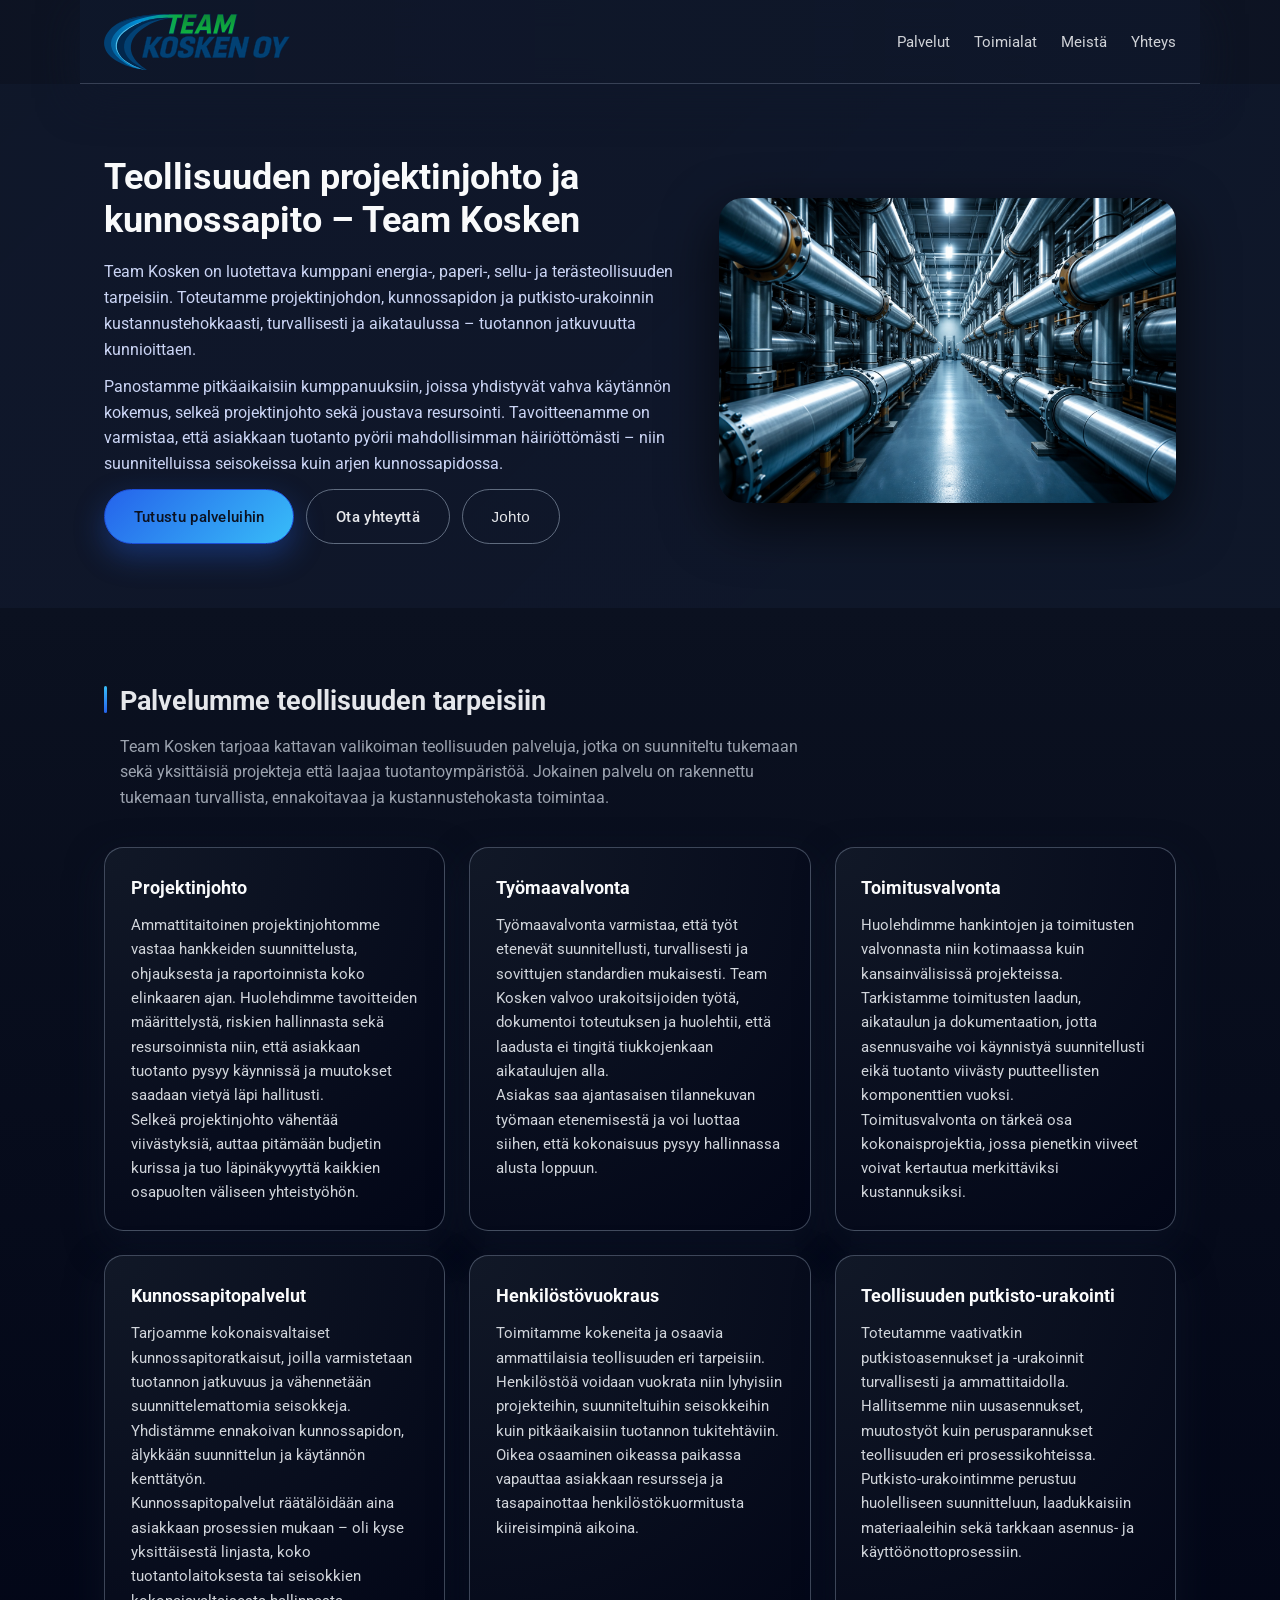
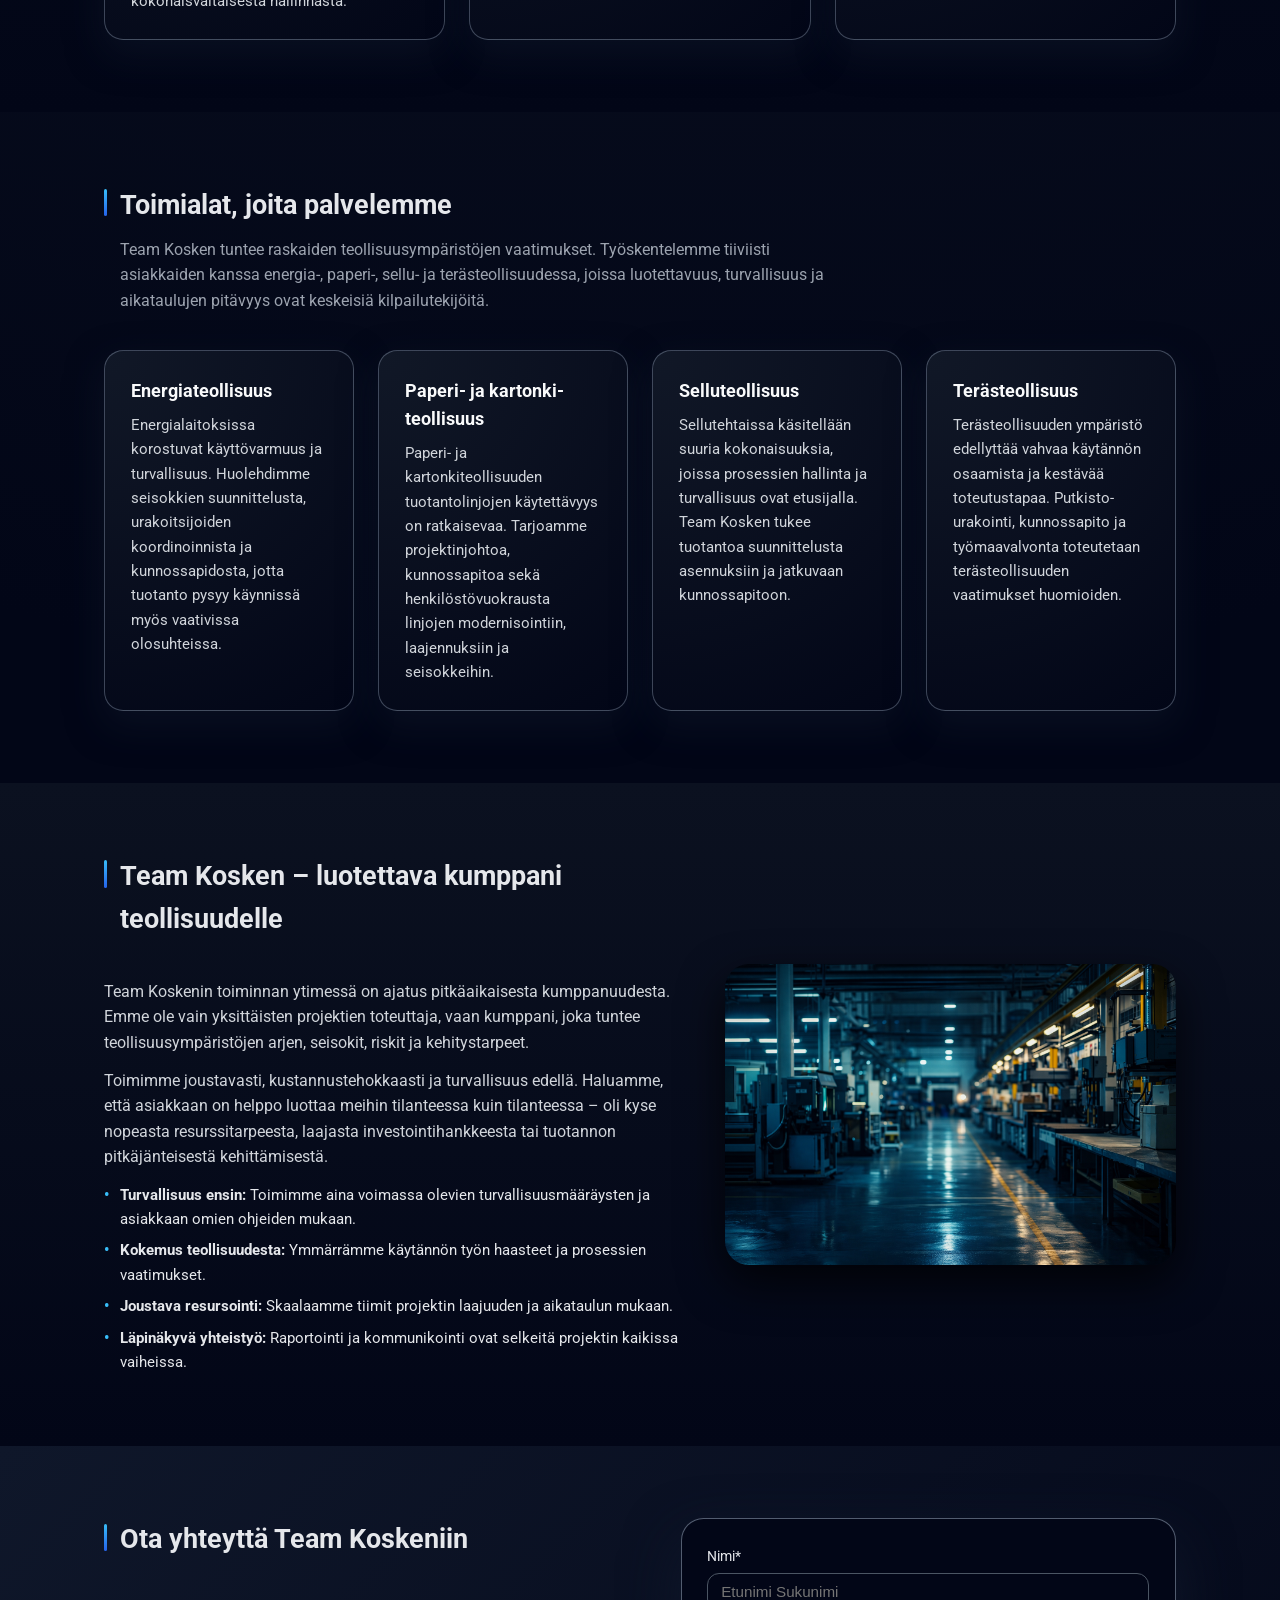
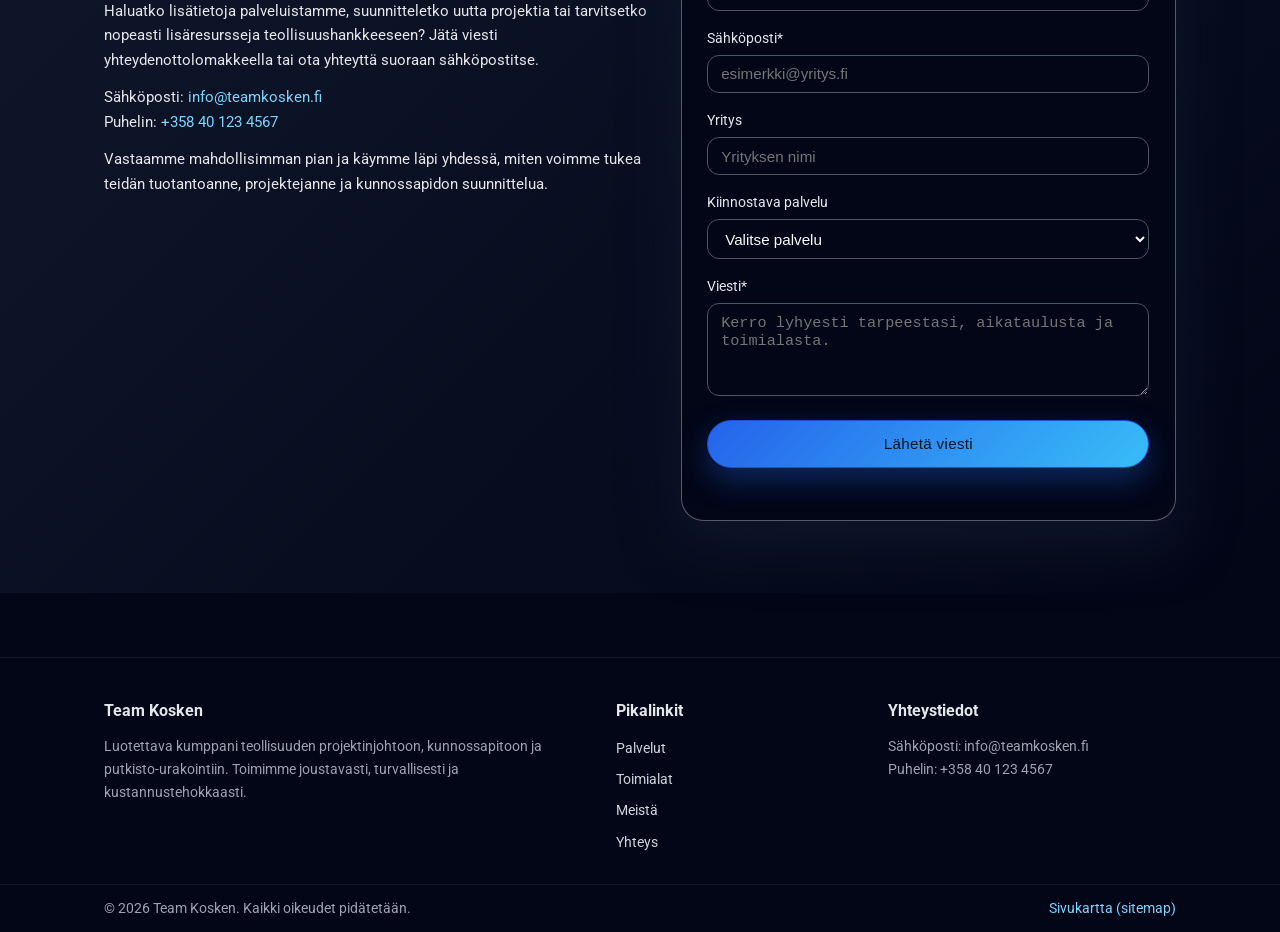
==== commit 6c54b54f: "lopgo" ====
--- a/index.html
+++ b/index.html
@@ -100,7 +100,7 @@
   <header class="site-header">
     <div class="container nav-container">
       <a href="#top" class="logo" aria-label="Team Kosken etusivu">
-        <img src="images/OIP.webp" alt="Team Kosken logo">
+        <img src="images/LOGO1.svg" alt="Team Kosken logo">
       </a>
 
       <!-- Hamburger valikko mobiilille -->
@@ -412,7 +412,7 @@
     </section>
 
 
-    <!-- Meistä -->
+    <!-- Meistäaa -->
     <section id="meista" class="section section-light">
       <div class="container about-grid">
         <div class="about-text">
--- a/styles.css
+++ b/styles.css
@@ -78,7 +78,7 @@
   text-transform:uppercase;
 }
 .logo img{
-  height:30px;
+  height:56px;
   width:auto;
   display:block;
 }
@@ -110,7 +110,7 @@
   opacity:0.9;
 }
 .nav-container.shrink .logo img{
-  height:24px;
+  height:40px !important; /* esim 40, valitse 36–44 */
 }
 
 /* Hamburger-nappi mobiilissa */
@@ -600,3 +600,15 @@
   }
 }
 
+/* FORCE: logo headerissa isoksi */
+.site-header .logo{
+  display:flex;
+  align-items:center;
+  gap:0.6rem;
+}
+
+.site-header .logo img{
+  height:56px !important;
+  width:auto !important;
+  max-width:none !important;   /* tärkeä */
+}
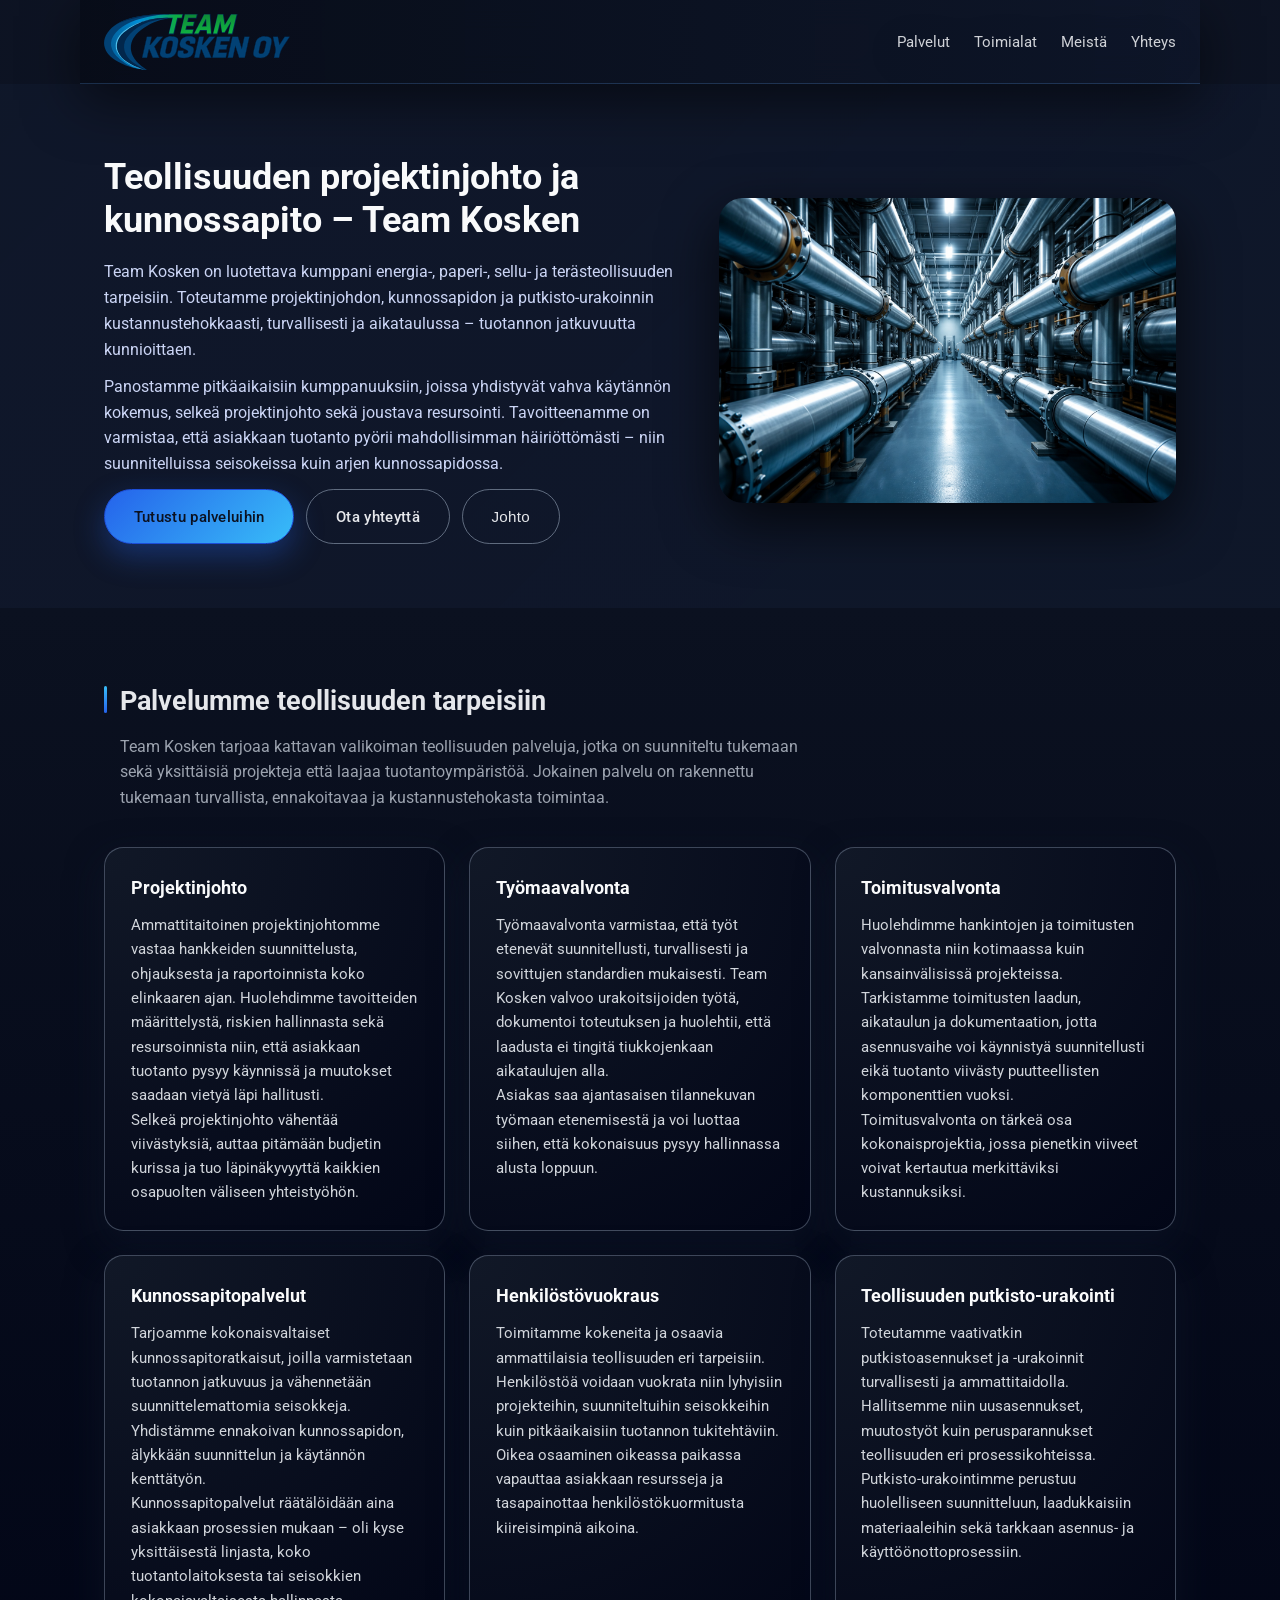
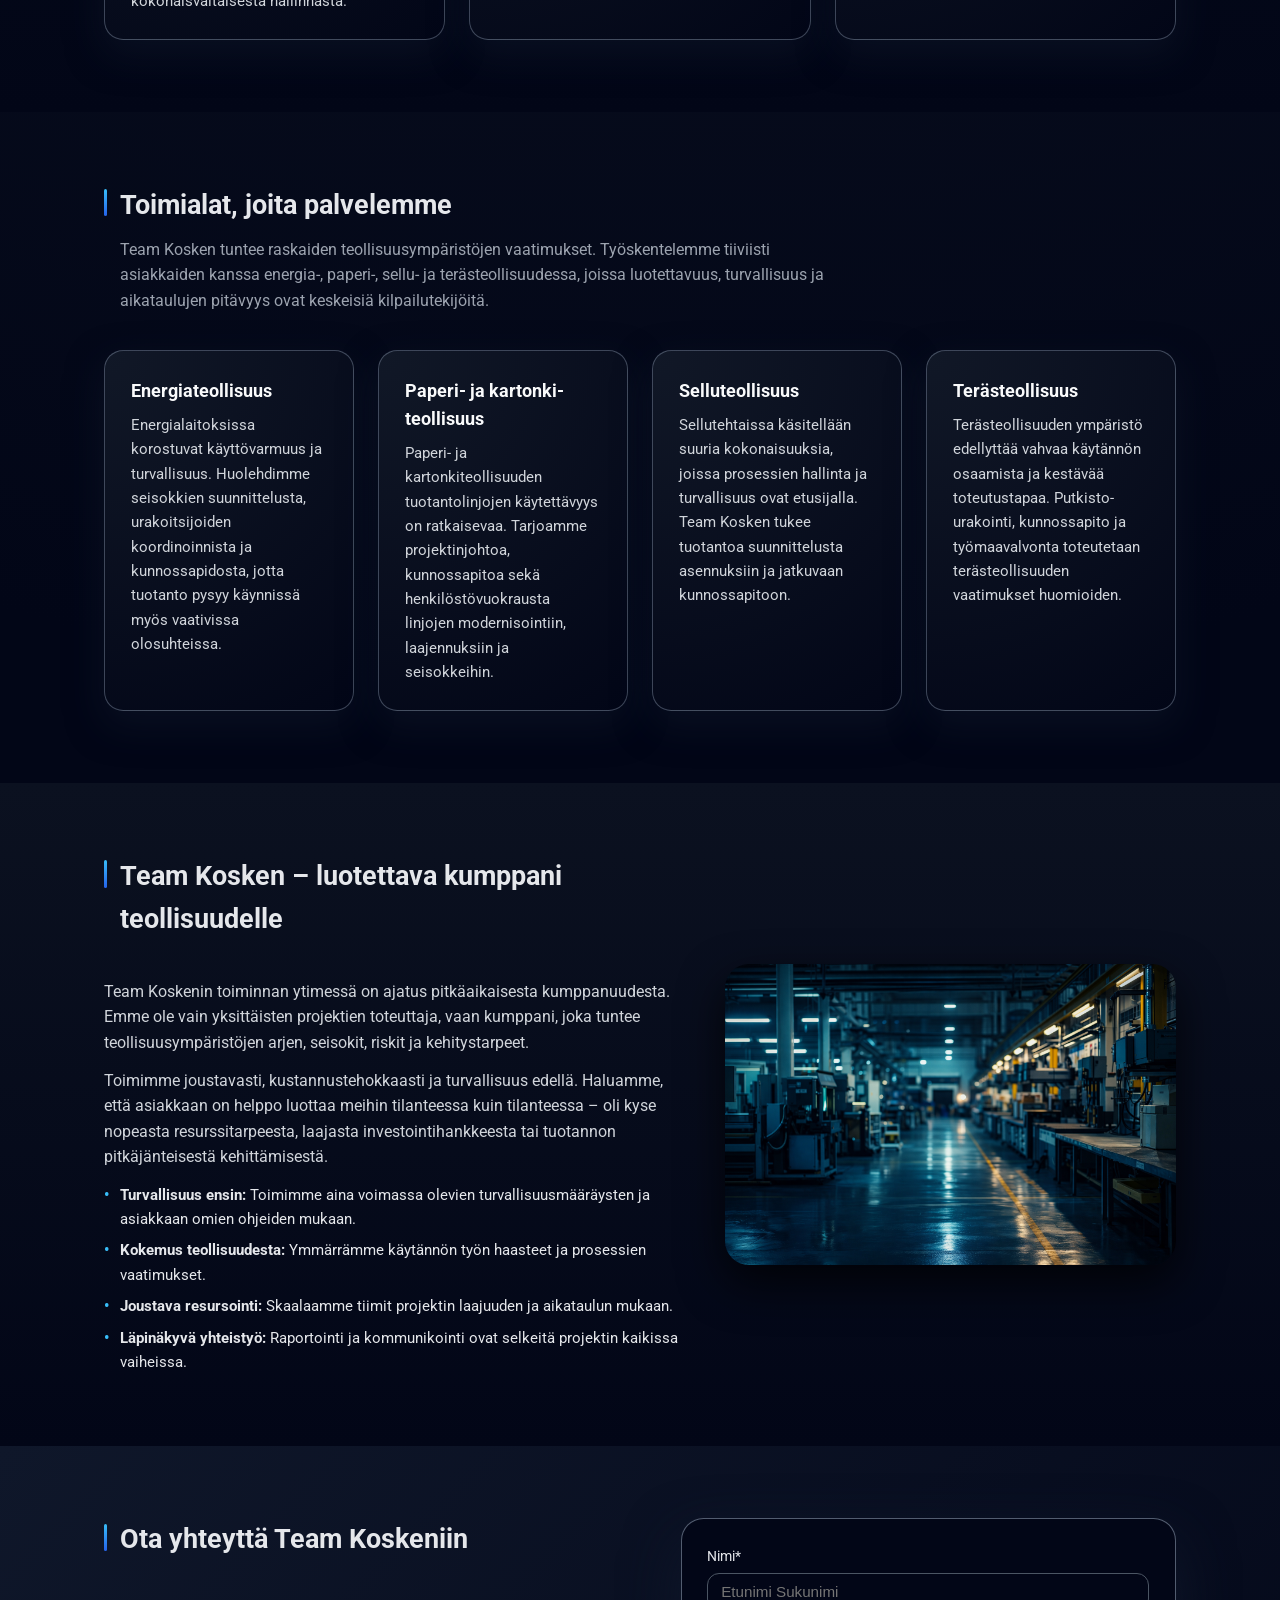
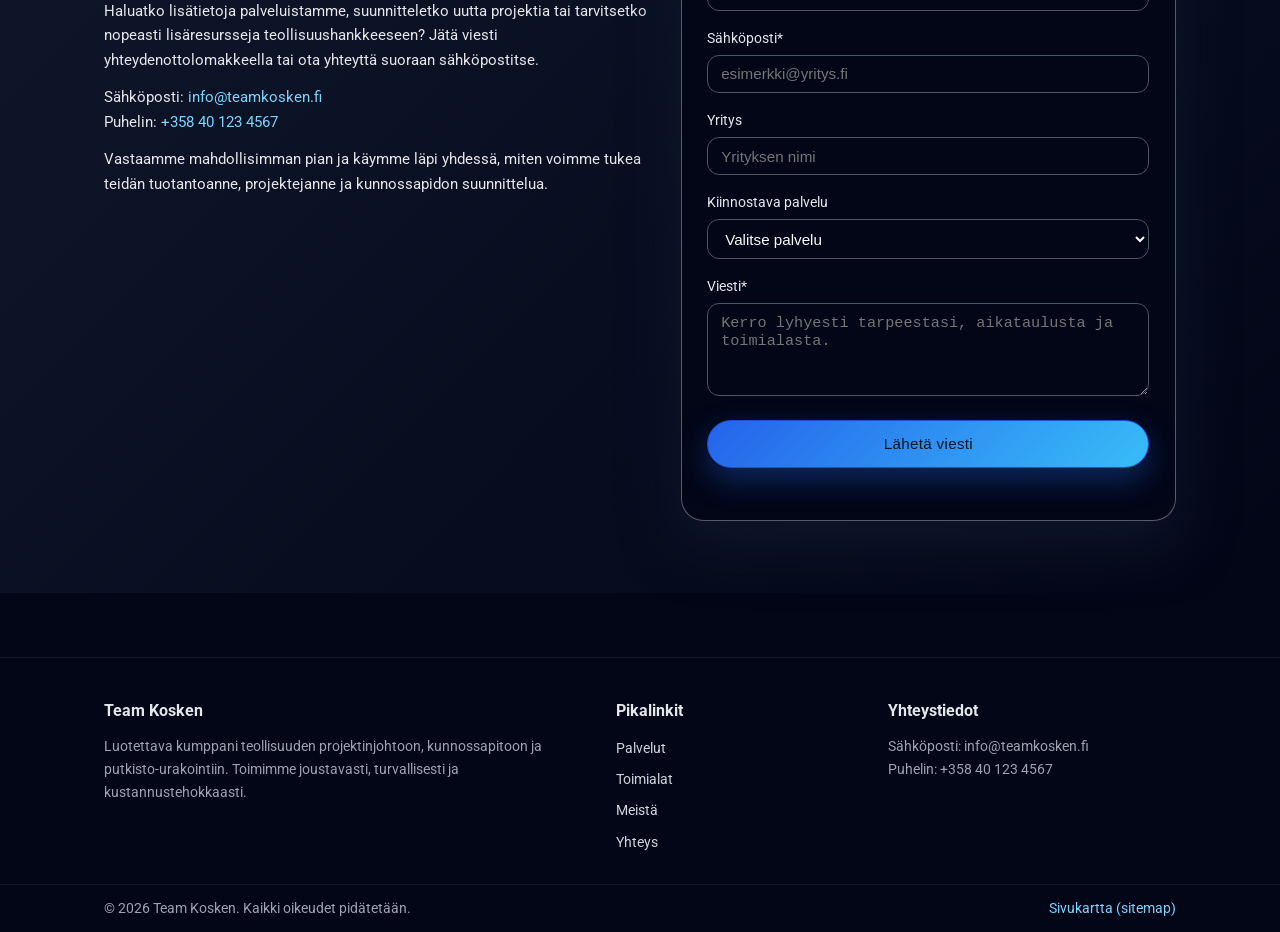
==== commit 11b26ad2: "muutos1" ====
--- a/index.html
+++ b/index.html
@@ -121,6 +121,8 @@
       </nav>
     </div>
   </header>
+  <div class="nav-overlay" data-nav-overlay></div>
+
 
   <!-- HERO NYT HEADERIN ULKOPUOLELLA → RULLAA NORMISTI POIS -->
   <section class="hero">
--- a/styles.css
+++ b/styles.css
@@ -66,9 +66,9 @@
   justify-content:space-between;
   padding:0.85rem 1.5rem;
   backdrop-filter:blur(14px);
-  background:linear-gradient(90deg,rgba(15,23,42,0.94),rgba(15,23,42,0.88));
-  border-bottom:1px solid rgba(148,163,184,0.3);
-  box-shadow:0 14px 40px rgba(15,23,42,0.85);
+  background:linear-gradient(90deg, rgba(7,12,24,0.92), rgba(15,23,42,0.86));
+  border-bottom:1px solid rgba(96,165,250,0.22);
+  box-shadow:0 16px 55px rgba(0,0,0,0.55);
   transition:padding .25s ease,background .25s ease,box-shadow .25s ease,transform .25s ease;
 }
 .logo{
@@ -86,6 +86,7 @@
   display:flex;
   gap:1.5rem;
   font-size:0.95rem;
+  filter:drop-shadow(0 10px 18px rgba(0,0,0,0.45));
 }
 .nav-menu a{
   padding:0.3rem 0;
@@ -612,3 +613,388 @@
   width:auto !important;
   max-width:none !important;   /* tärkeä */
 }
+
+/* FIX: mobiili-accordionin sisältö ei saa katketa */
+@media (max-width:768px){
+  .services-accordion details,
+  .industries-accordion details{
+    height:auto !important;
+    max-height:none !important;
+    overflow:visible !important;
+  }
+
+  .services-accordion .acc-body,
+  .industries-accordion .acc-body{
+    height:auto !important;
+    max-height:none !important;
+    overflow:visible !important;
+    word-break:normal;
+    overflow-wrap:anywhere;
+  }
+
+  /* jos summary oli vahingossa line-clampattu tms */
+  .acc-card summary{
+    white-space:normal !important;
+  }
+}
+
+/* Tee accordion-otsikosta saman näköinen kuin kortin H3 */
+.acc-card summary{
+  font-size:1.1rem;          /* sama kuin .card h3 */
+  margin:0;                  /* ei ylimääräisiä välejä */
+  color:#f9fafb;
+  font-weight:700;
+  line-height:1.25;
+}
+
+/* poista selaimen default-tyyli */
+.acc-card summary::-webkit-details-marker{ display:none; }
+
+/* Nuoli oikealle, ei sotke otsikkoa */
+.acc-card summary{
+  display:flex;
+  align-items:center;
+  justify-content:space-between;
+  gap:0.75rem;
+}
+
+/* Nuolen tyyli (sama fiilis kuin sivun accent) */
+.acc-card summary::after{
+  content:"▾";
+  color:#38bdf8;
+  font-size:1.1rem;
+  transition:transform .2s ease;
+}
+
+/* Auki = nuoli ylös */
+.acc-card[open] summary::after{
+  transform:rotate(180deg);
+}
+
+/* summary ei saa näyttää nappimaiselta, vaan otsikolta */
+.acc-card summary{ padding:0; }
+.acc-card .acc-body{ margin-top:0.8rem; }
+
+/* ACCORDION: premium ulkoasu (mobiili) */
+@media (max-width:768px){
+
+  /* Poista kortin padding itse detailsiltä -> padding summaryyn ja bodyyn */
+  .services-accordion .acc-card,
+  .industries-accordion .acc-card{
+    padding:0 !important;
+  }
+
+  /* Poista selaimen oma "marker"/play-ikoni kaikissa selaimissa */
+  .services-accordion .acc-card summary,
+  .industries-accordion .acc-card summary{
+    list-style:none !important;
+  }
+  .services-accordion .acc-card summary::-webkit-details-marker,
+  .industries-accordion .acc-card summary::-webkit-details-marker{
+    display:none;
+  }
+  .services-accordion .acc-card summary::marker,
+  .industries-accordion .acc-card summary::marker{
+    content:"";
+  }
+
+  /* Summary näyttää kortin otsikolta */
+  .services-accordion .acc-card summary,
+  .industries-accordion .acc-card summary{
+    padding:1.2rem 1.2rem;
+    display:flex;
+    align-items:center;
+    justify-content:space-between;
+    gap:0.9rem;
+    cursor:pointer;
+
+    font-size:1.1rem;
+    font-weight:700;
+    color:#f9fafb;
+    line-height:1.25;
+  }
+
+  /* Oma nuoli oikealle */
+  .services-accordion .acc-card summary::after,
+  .industries-accordion .acc-card summary::after{
+    content:"▾";
+    color:#38bdf8;
+    font-size:1.1rem;
+    transition:transform .2s ease;
+    flex:0 0 auto;
+  }
+
+  .services-accordion .acc-card[open] summary::after,
+  .industries-accordion .acc-card[open] summary::after{
+    transform:rotate(180deg);
+  }
+
+  /* Avautuva sisältö: sama kortti, siisti erotin */
+  .services-accordion .acc-card .acc-body,
+  .industries-accordion .acc-card .acc-body{
+    padding:0 1.2rem 1.2rem;
+  }
+
+  .services-accordion .acc-card .acc-body{
+    border-top:1px solid rgba(148,163,184,0.25);
+    margin-top:0;
+    padding-top:1rem;
+  }
+  .industries-accordion .acc-card .acc-body{
+    border-top:1px solid rgba(148,163,184,0.25);
+    margin-top:0;
+    padding-top:1rem;
+  }
+}
+
+/* PREMIUM mobiilivalikko */
+@media (max-width:768px){
+
+  /* Headerin sisällä pitää olla ankkuri */
+  .nav-container{ position:sticky; }
+
+  .main-nav{
+    position:absolute;
+    top:calc(100% + 10px);
+    right:12px;
+    left:auto;
+
+    width:min(320px, calc(100vw - 24px));
+    padding:10px;
+
+    border-radius:16px;
+    background:linear-gradient(180deg, rgba(15,23,42,0.92), rgba(2,6,23,0.92));
+    border:1px solid rgba(148,163,184,0.28);
+    box-shadow:0 24px 70px rgba(0,0,0,0.65);
+    backdrop-filter:blur(16px);
+
+    transform:translateY(-8px);
+    opacity:0;
+    pointer-events:none;
+    transition:opacity .18s ease, transform .18s ease;
+  }
+
+  .main-nav.open{
+    transform:translateY(0);
+    opacity:1;
+    pointer-events:auto;
+  }
+
+  .nav-menu{
+    display:flex;
+    flex-direction:column;
+    gap:8px;
+    padding:6px;
+  }
+
+  /* Linkit premium “pill” */
+  .nav-menu a{
+    display:flex;
+    align-items:center;
+    justify-content:space-between;
+
+    padding:12px 12px;
+    border-radius:12px;
+
+    background:rgba(15,23,42,0.55);
+    border:1px solid rgba(148,163,184,0.22);
+
+    color:#e5e7eb;
+    font-weight:600;
+    opacity:1;
+
+    transition:transform .12s ease, border-color .12s ease, background .12s ease;
+  }
+
+  .nav-menu a:hover,
+  .nav-menu a:focus-visible{
+    background:rgba(37,99,235,0.18);
+    border-color:rgba(56,189,248,0.45);
+    transform:translateY(-1px);
+  }
+
+  /* Poista vanha full-width “laatta” fiilis */
+  .main-nav{
+    border-top:none;
+  }
+}
+/* PREMIUM mobiilivalikko + overlay */
+.nav-overlay{
+  position:fixed;
+  inset:0;
+  background:rgba(0,0,0,0.45);
+  opacity:0;
+  pointer-events:none;
+  transition:opacity .18s ease;
+  z-index:40;
+}
+
+@media (max-width:768px){
+
+  /* Headerin sisällä ankkuri */
+  .nav-container{ position:sticky; z-index:50; }
+
+  /* Dropdown-kortti (ei enää full-width laatta) */
+  .main-nav{
+    position:absolute;
+    top:calc(100% + 10px);
+    right:12px;
+    left:auto;
+
+    width:min(340px, calc(100vw - 24px));
+    padding:10px;
+
+    border-radius:18px;
+    background:linear-gradient(180deg, rgba(15,23,42,0.92), rgba(2,6,23,0.92));
+    border:1px solid rgba(148,163,184,0.28);
+    box-shadow:0 24px 70px rgba(0,0,0,0.65);
+    backdrop-filter:blur(16px);
+
+    transform:translateY(-10px) scale(0.98);
+    opacity:0;
+    pointer-events:none;
+    transition:opacity .18s ease, transform .18s ease;
+    z-index:60;
+
+    /* poista vanha */
+    border-top:none;
+  }
+
+  .main-nav.open{
+    transform:translateY(0) scale(1);
+    opacity:1;
+    pointer-events:auto;
+  }
+
+  /* Overlay näkyviin kun nav auki */
+  .main-nav.open ~ .nav-overlay,
+  .nav-overlay.is-open{
+    opacity:1;
+    pointer-events:auto;
+  }
+
+  .nav-menu{
+    display:flex;
+    flex-direction:column;
+    gap:8px;
+    padding:6px;
+  }
+
+  /* Premium “pill” linkit */
+  .nav-menu a{
+    display:flex;
+    align-items:center;
+    justify-content:space-between;
+
+    padding:12px 12px;
+    border-radius:14px;
+
+    background:rgba(15,23,42,0.55);
+    border:1px solid rgba(148,163,184,0.22);
+
+    color:#e5e7eb;
+    font-weight:650;
+    opacity:1;
+
+    transition:transform .12s ease, border-color .12s ease, background .12s ease;
+  }
+
+  .nav-menu a:hover,
+  .nav-menu a:focus-visible{
+    background:rgba(37,99,235,0.18);
+    border-color:rgba(56,189,248,0.45);
+    transform:translateY(-1px);
+  }
+
+  /* Hamburger “nappi” vähän premiumimmaksi (valinnainen) */
+  .nav-toggle{
+    padding:10px;
+    border-radius:12px;
+    border:1px solid rgba(148,163,184,0.25);
+    background:rgba(15,23,42,0.35);
+    backdrop-filter:blur(12px);
+  }
+}
+/* ===== Premium mobile menu + overlay ===== */
+.nav-overlay{
+  position:fixed;
+  inset:0;
+  background:rgba(2,6,23,0.55);
+  backdrop-filter: blur(6px);
+  opacity:0;
+  pointer-events:none;
+  transition:opacity .2s ease;
+  z-index:45; /* alle nav-container (50) mutta yli sivun */
+}
+.nav-overlay.is-open{
+  opacity:1;
+  pointer-events:auto;
+}
+
+/* Mobiilin menu paneelina, ei "lista sivulla" */
+@media(max-width:768px){
+  /* varmista että headerissa on tilaa isommalle logolle */
+  .nav-container{
+    position:sticky;
+  }
+
+  .main-nav{
+    position:fixed;              /* tärkeä: irti layoutista */
+    top:72px;                    /* säädä jos headerin korkeus eri */
+    left:12px;
+    right:12px;
+    z-index:60;
+    border-radius:16px;
+    padding:10px 0;
+    background:linear-gradient(180deg,rgba(15,23,42,0.98),rgba(2,6,23,0.98));
+    border:1px solid rgba(148,163,184,0.25);
+    box-shadow:0 24px 70px rgba(0,0,0,0.55);
+    transform:translateY(-10px) scale(0.98);
+    opacity:0;
+    pointer-events:none;
+    transition:transform .2s ease, opacity .2s ease;
+  }
+
+  .main-nav.open{
+    transform:translateY(0) scale(1);
+    opacity:1;
+    pointer-events:auto;
+  }
+
+  .nav-menu{
+    flex-direction:column;
+    gap:0;
+    padding:0;
+  }
+
+  .nav-menu li + li{
+    border-top:1px solid rgba(148,163,184,0.12);
+  }
+
+  .nav-menu a{
+    display:flex;
+    align-items:center;
+    justify-content:space-between;
+    padding:14px 16px;
+    border-bottom:0;
+    opacity:1;
+    font-weight:600;
+    color:#e5e7eb;
+  }
+
+  /* pieni "chevron" premium-fiilikseen */
+  .nav-menu a::after{
+    content:"›";
+    opacity:0.6;
+    transform:translateY(-1px);
+  }
+
+  .nav-menu a:hover{
+    background:rgba(56,189,248,0.08);
+  }
+
+  /* hamburgerin paikka/tyyli pysyy */
+  .nav-toggle{
+    display:flex;
+  }
+}
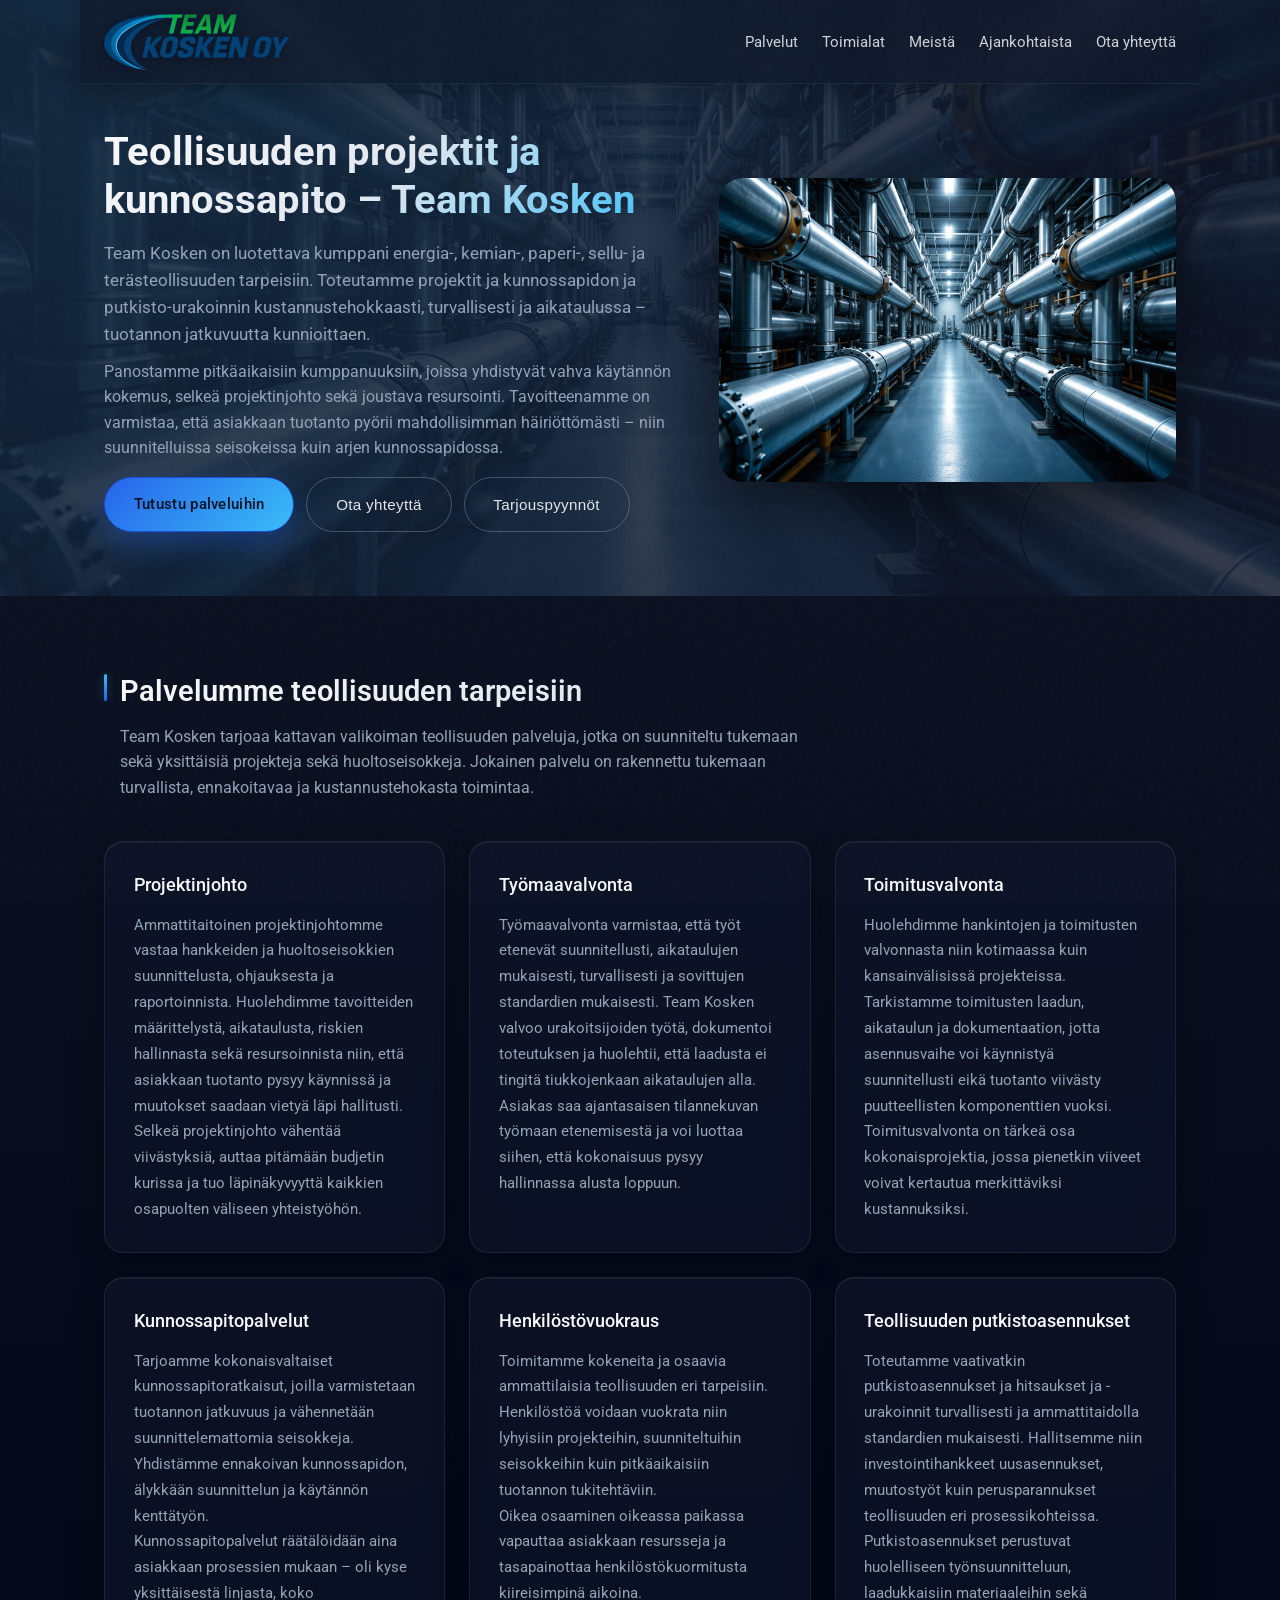
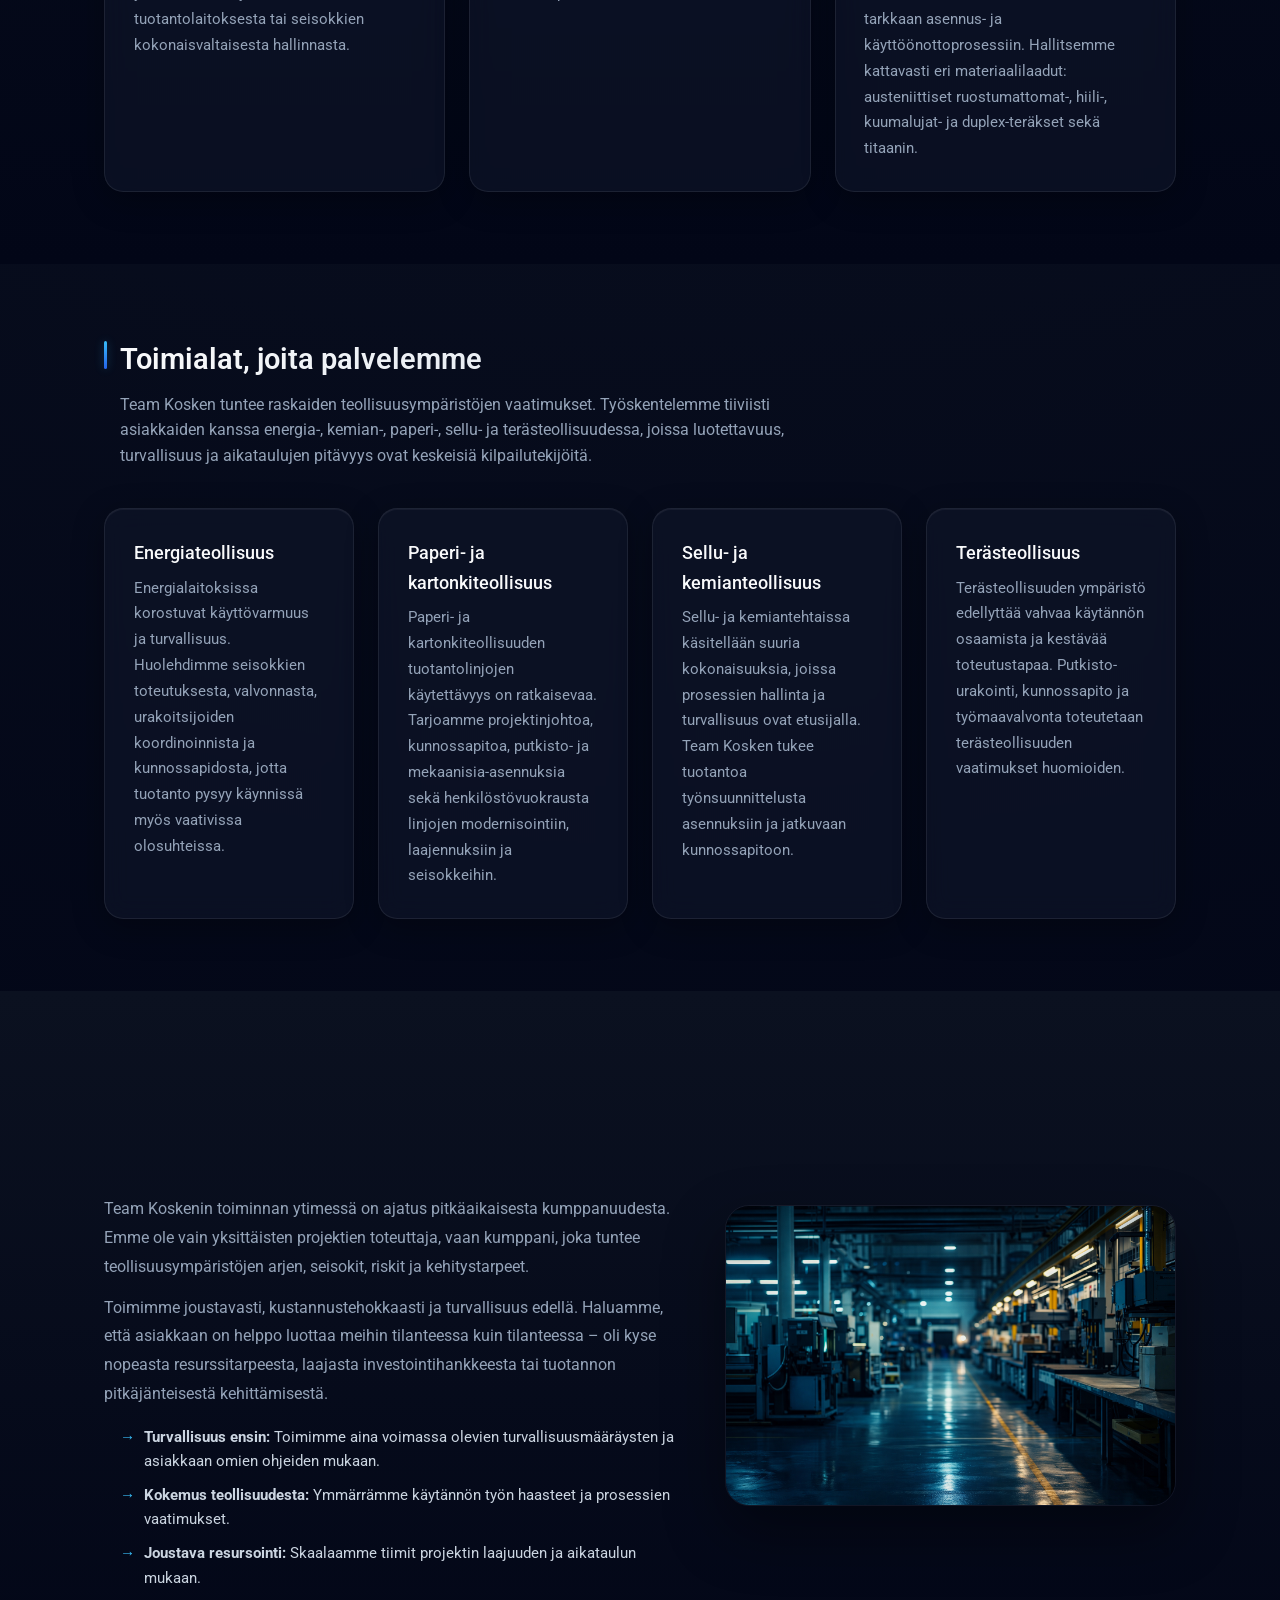
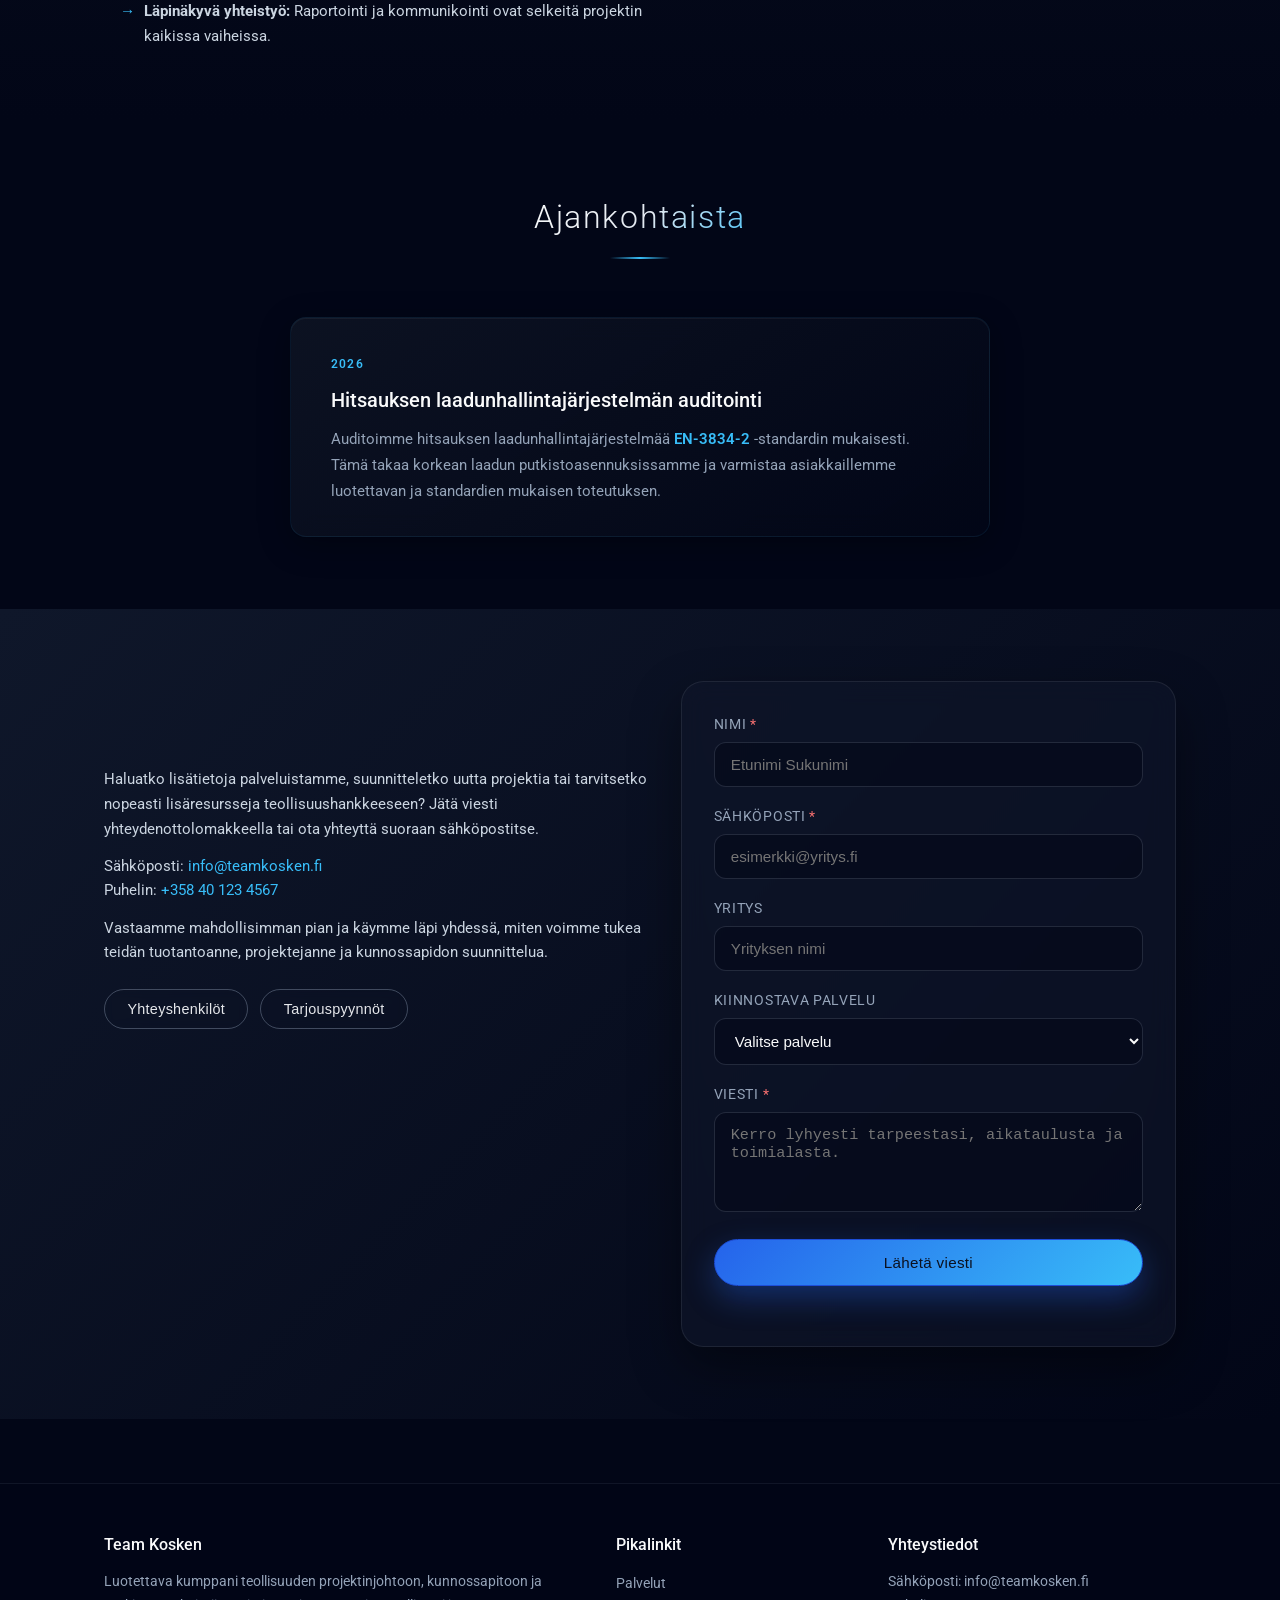
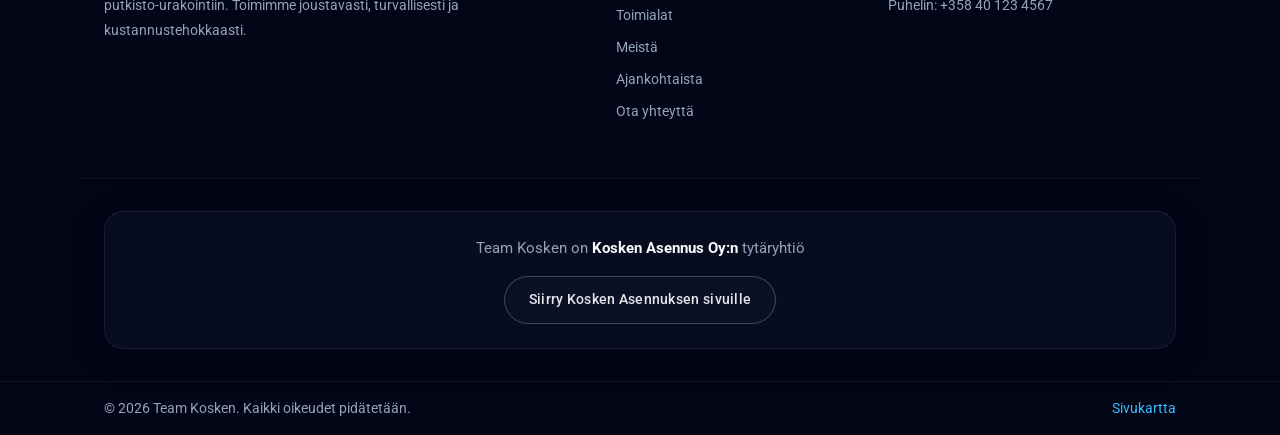
==== commit 1cfc018a: "versio2.0" ====
--- a/index.html
+++ b/index.html
@@ -3,16 +3,43 @@
 <head>
   <meta charset="UTF-8">
   <title>Team Kosken – Teollisuuden projektinjohto ja kunnossapito</title>
-  <meta name="description" content="Team Kosken tarjoaa teollisuuden projektinjohtoa, työmaavalvontaa, kunnossapitopalveluja ja putkisto-urakointia energia-, paperi-, sellu- ja terästeollisuudelle.">
-  <meta name="keywords" content="Team Kosken, teollisuuden palvelut, projektinjohto, työmaavalvonta, kunnossapito, putkisto-urakointi, teollisuus, henkilöstövuokraus">
+  <meta name="description" content="Team Kosken tarjoaa teollisuuden projektinjohtoa, työmaavalvontaa, kunnossapitopalveluja ja putkistoasennuksia energia-, kemian-, paperi-, sellu- ja terästeollisuudelle.">
+  <meta name="keywords" content="Team Kosken, teollisuuden palvelut, projektinjohto, työmaavalvonta, kunnossapito, putkistoasennukset, teollisuus, henkilöstövuokraus">
   <meta name="robots" content="index, follow">
+  <meta name="author" content="Team Kosken">
+  <meta name="viewport" content="width=device-width, initial-scale=1.0, maximum-scale=5.0">
+  <meta name="theme-color" content="#020617">
+  
+  <!-- Canonical URL -->
   <link rel="canonical" href="https://www.teamkosken.fi/">
-  <meta name="viewport" content="width=device-width, initial-scale=1.0">
-
+  
+  <!-- Open Graph / Facebook -->
+  <meta property="og:type" content="website">
+  <meta property="og:url" content="https://www.teamkosken.fi/">
+  <meta property="og:title" content="Team Kosken – Teollisuuden projektinjohto ja kunnossapito">
+  <meta property="og:description" content="Luotettava kumppani energia-, kemian-, paperi-, sellu- ja terästeollisuuden projektinjohtoon, kunnossapitoon ja putkistoasennuksiin.">
+  <meta property="og:image" content="images/og-image.jpg">
+  <meta property="og:locale" content="fi_FI">
+  
+  <!-- Twitter -->
+  <meta property="twitter:card" content="summary_large_image">
+  <meta property="twitter:url" content="https://www.teamkosken.fi/">
+  <meta property="twitter:title" content="Team Kosken – Teollisuuden projektinjohto ja kunnossapito">
+  <meta property="twitter:description" content="Luotettava kumppani energia-, kemian-, paperi-, sellu- ja terästeollisuuden projektinjohtoon, kunnossapitoon ja putkistoasennuksiin.">
+  <meta property="twitter:image" content="images/og-image.jpg">
+
+  <!-- Preconnect to Google Fonts -->
+  <link rel="preconnect" href="https://fonts.googleapis.com">
+  <link rel="preconnect" href="https://fonts.gstatic.com" crossorigin>
+  
   <!-- Google Font -->
   <link href="https://fonts.googleapis.com/css2?family=Roboto:wght@300;400;500;700&display=swap" rel="stylesheet">
 
-  <!-- Päätyylit -->
+  <!-- Preload critical resources -->
+  <link rel="preload" href="styles.css" as="style">
+  <link rel="preload" href="images/LOGO1.svg" as="image" type="image/svg+xml">
+  
+  <!-- Styles -->
   <link rel="stylesheet" href="styles.css">
 
   <!-- Strukturoitu data (JSON-LD) hakukoneita varten -->
@@ -22,81 +49,32 @@
     "@type": "Organization",
     "name": "Team Kosken",
     "url": "https://www.teamkosken.fi/",
-    "description": "Teollisuuden palveluyritys, joka tarjoaa projektinjohtoa, työmaavalvontaa, kunnossapitopalveluja, henkilöstövuokrausta ja putkisto-urakointia energia-, paperi-, sellu- ja terästeollisuudelle.",
-    "address": {
-      "@type": "PostalAddress",
-      "addressCountry": "FI"
-    },
-    "areaServed": [
-      "Energia-ala",
-      "Paperiteollisuus",
-      "Selluteollisuus",
-      "Terästeollisuus"
-    ],
-    "contactPoint": [{
-      "@type": "ContactPoint",
-      "contactType": "Asiakaspalvelu",
-      "email": "info@teamkosken.fi"
-    }],
+    "logo": "https://www.teamkosken.fi/images/LOGO1.svg",
+    "description": "Teollisuuden palveluyritys, joka tarjoaa projektinjohtoa, työmaavalvontaa, kunnossapitopalveluja, henkilöstövuokrausta ja putkistoasennuksia energia-, kemian-, paperi-, sellu- ja terästeollisuudelle.",
+    "address": {"@type": "PostalAddress", "addressCountry": "FI"},
+    "areaServed": ["Energia-ala", "Kemianteollisuus", "Paperiteollisuus", "Selluteollisuus", "Terästeollisuus"],
+    "contactPoint": [{"@type": "ContactPoint", "contactType": "Asiakaspalvelu", "email": "info@teamkosken.fi", "telephone": "+358401234567"}],
     "makesOffer": {
       "@type": "OfferCatalog",
       "name": "Teollisuuden palvelut",
       "itemListElement": [
-        {
-          "@type": "Offer",
-          "itemOffered": {
-            "@type": "Service",
-            "name": "Projektinjohto",
-            "description": "Teollisuuden hankkeiden projektinjohto alusta loppuun."
-          }
-        },
-        {
-          "@type": "Offer",
-          "itemOffered": {
-            "@type": "Service",
-            "name": "Työmaavalvonta",
-            "description": "Työmaiden etenemisen turvallinen ja laadukas valvonta."
-          }
-        },
-        {
-          "@type": "Offer",
-          "itemOffered": {
-            "@type": "Service",
-            "name": "Toimitusvalvonta",
-            "description": "Hankintojen ja toimitusten aikataulujen valvonta."
-          }
-        },
-        {
-          "@type": "Offer",
-          "itemOffered": {
-            "@type": "Service",
-            "name": "Kunnossapitopalvelut",
-            "description": "Kokonaisvaltaiset kunnossapitoratkaisut tuotannon jatkuvuuden varmistamiseksi."
-          }
-        },
-        {
-          "@type": "Offer",
-          "itemOffered": {
-            "@type": "Service",
-            "name": "Henkilöstövuokraus",
-            "description": "Kokeneiden teollisuusammattilaisten vuokraus lyhyt- ja pitkäaikaisiin tarpeisiin."
-          }
-        },
-        {
-          "@type": "Offer",
-          "itemOffered": {
-            "@type": "Service",
-            "name": "Teollisuuden putkisto-urakointi",
-            "description": "Putkistoasennukset ja putkisto-urakointi vaativiin teollisuuskohteisiin."
-          }
-        }
+        {"@type": "Offer", "itemOffered": {"@type": "Service", "name": "Projektinjohto", "description": "Teollisuuden hankkeiden ja huoltoseisokkien projektinjohto."}},
+        {"@type": "Offer", "itemOffered": {"@type": "Service", "name": "Työmaavalvonta", "description": "Työmaiden etenemisen turvallinen ja laadukas valvonta."}},
+        {"@type": "Offer", "itemOffered": {"@type": "Service", "name": "Toimitusvalvonta", "description": "Hankintojen ja toimitusten aikataulujen valvonta."}},
+        {"@type": "Offer", "itemOffered": {"@type": "Service", "name": "Kunnossapitopalvelut", "description": "Kokonaisvaltaiset kunnossapitoratkaisut tuotannon jatkuvuuden varmistamiseksi."}},
+        {"@type": "Offer", "itemOffered": {"@type": "Service", "name": "Henkilöstövuokraus", "description": "Kokeneiden teollisuusammattilaisten vuokraus lyhyt- ja pitkäaikaisiin tarpeisiin."}},
+        {"@type": "Offer", "itemOffered": {"@type": "Service", "name": "Teollisuuden putkistoasennukset", "description": "Putkistoasennukset ja hitsaukset vaativiin teollisuuskohteisiin."}}
       ]
     }
   }
   </script>
+<base target="_blank">
 </head>
 <body id="top">
-  <!-- Sticky header: vain logo + navigaatio -->
+  <!-- Skip to main content for accessibility -->
+  <a href="#main-content" class="skip-link">Siirry pääsisältöön</a>
+  
+  <!-- Sticky header -->
   <header class="site-header">
     <div class="container nav-container">
       <a href="#top" class="logo" aria-label="Team Kosken etusivu">
@@ -116,72 +94,72 @@
           <li><a href="#palvelut">Palvelut</a></li>
           <li><a href="#toimialat">Toimialat</a></li>
           <li><a href="#meista">Meistä</a></li>
-          <li><a href="#yhteys">Yhteys</a></li>
+          <li><a href="#ajankohtaista">Ajankohtaista</a></li>
+          <li><a href="#yhteys">Ota yhteyttä</a></li>
         </ul>
       </nav>
     </div>
   </header>
   <div class="nav-overlay" data-nav-overlay></div>
 
-
-  <!-- HERO NYT HEADERIN ULKOPUOLELLA → RULLAA NORMISTI POIS -->
+  <!-- HERO -->
   <section class="hero">
     <div class="container hero-grid">
       <div class="hero-text">
-        <h1>Teollisuuden projektinjohto ja kunnossapito – Team Kosken</h1>
+        <h1>Teollisuuden projektit ja kunnossapito – Team Kosken</h1>
         <p class="hero-lead">
-          Team Kosken on luotettava kumppani energia-, paperi-, sellu- ja terästeollisuuden tarpeisiin.
-          Toteutamme projektinjohdon, kunnossapidon ja putkisto-urakoinnin kustannustehokkaasti, turvallisesti
+          Team Kosken on luotettava kumppani energia-, kemian-, paperi-, sellu- ja terästeollisuuden tarpeisiin. 
+          Toteutamme projektit ja kunnossapidon ja putkisto-urakoinnin kustannustehokkaasti, turvallisesti 
           ja aikataulussa – tuotannon jatkuvuutta kunnioittaen.
         </p>
         <p>
-          Panostamme pitkäaikaisiin kumppanuuksiin, joissa yhdistyvät vahva käytännön kokemus, selkeä projektinjohto
-          sekä joustava resursointi. Tavoitteenamme on varmistaa, että asiakkaan tuotanto pyörii mahdollisimman
+          Panostamme pitkäaikaisiin kumppanuuksiin, joissa yhdistyvät vahva käytännön kokemus, selkeä projektinjohto 
+          sekä joustava resursointi. Tavoitteenamme on varmistaa, että asiakkaan tuotanto pyörii mahdollisimman 
           häiriöttömästi – niin suunnitelluissa seisokeissa kuin arjen kunnossapidossa.
         </p>
         <div class="hero-actions">
           <a href="#palvelut" class="btn btn-primary">Tutustu palveluihin</a>
-          <a href="#yhteys" class="btn btn-outline">Ota yhteyttä</a>
-          <button class="btn btn-outline" type="button" id="open-leadership">Johto</button>
-        </div>
-
+          <button class="btn btn-outline" type="button" id="open-leadership">Ota yhteyttä</button>
+          <button class="btn btn-outline" type="button" id="open-tarjous">Tarjouspyynnöt</button>
+        </div>
       </div>
       <div class="hero-image-wrapper">
         <img src="images/halli.png" alt="Teollisuuslaitos ja tuotantoympäristö" class="hero-image">
       </div>
     </div>
   </section>
-
-  <main>
+  <div class="highlight-text">Luotettavuus · Turvallisuus · Laatu</div>
+
+  <main id="main-content">
     <!-- Palvelut -->
     <section id="palvelut" class="section section-light">
       <div class="container">
-        <header class="section-header">
+        <header class="section-header scroll-reveal">
           <h2>Palvelumme teollisuuden tarpeisiin</h2>
           <p>
-            Team Kosken tarjoaa kattavan valikoiman teollisuuden palveluja, jotka on suunniteltu tukemaan sekä yksittäisiä projekteja
-            että laajaa tuotantoympäristöä. Jokainen palvelu on rakennettu tukemaan turvallista, ennakoitavaa ja kustannustehokasta toimintaa.
+            Team Kosken tarjoaa kattavan valikoiman teollisuuden palveluja, jotka on suunniteltu tukemaan sekä yksittäisiä projekteja 
+            sekä huoltoseisokkeja. Jokainen palvelu on rakennettu tukemaan turvallista, ennakoitavaa ja kustannustehokasta toimintaa.
           </p>
         </header>
 
         <div class="grid services-grid">
-          <article class="card service-card">
+          <article class="card service-card scroll-reveal">
             <h3>Projektinjohto</h3>
             <p>
-              Ammattitaitoinen projektinjohtomme vastaa hankkeiden suunnittelusta, ohjauksesta ja raportoinnista koko elinkaaren ajan.
-              Huolehdimme tavoitteiden määrittelystä, riskien hallinnasta sekä resursoinnista niin, että asiakkaan tuotanto pysyy
+              Ammattitaitoinen projektinjohtomme vastaa hankkeiden ja huoltoseisokkien suunnittelusta, ohjauksesta ja raportoinnista. 
+              Huolehdimme tavoitteiden määrittelystä, aikataulusta, riskien hallinnasta sekä resursoinnista niin, että asiakkaan tuotanto pysyy 
               käynnissä ja muutokset saadaan vietyä läpi hallitusti.
             </p>
             <p>
-              Selkeä projektinjohto vähentää viivästyksiä, auttaa pitämään budjetin kurissa ja tuo läpinäkyvyyttä kaikkien osapuolten
+              Selkeä projektinjohto vähentää viivästyksiä, auttaa pitämään budjetin kurissa ja tuo läpinäkyvyyttä kaikkien osapuolten 
               väliseen yhteistyöhön.
             </p>
           </article>
 
-          <article class="card service-card">
+          <article class="card service-card scroll-reveal">
             <h3>Työmaavalvonta</h3>
             <p>
-              Työmaavalvonta varmistaa, että työt etenevät suunnitellusti, turvallisesti ja sovittujen standardien mukaisesti.
+              Työmaavalvonta varmistaa, että työt etenevät suunnitellusti, aikataulujen mukaisesti, turvallisesti ja sovittujen standardien mukaisesti. 
               Team Kosken valvoo urakoitsijoiden työtä, dokumentoi toteutuksen ja huolehtii, että laadusta ei tingitä tiukkojenkaan aikataulujen alla.
             </p>
             <p>
@@ -189,10 +167,10 @@
             </p>
           </article>
 
-          <article class="card service-card">
+          <article class="card service-card scroll-reveal">
             <h3>Toimitusvalvonta</h3>
             <p>
-              Huolehdimme hankintojen ja toimitusten valvonnasta niin kotimaassa kuin kansainvälisissä projekteissa. Tarkistamme toimitusten laadun,
+              Huolehdimme hankintojen ja toimitusten valvonnasta niin kotimaassa kuin kansainvälisissä projekteissa. Tarkistamme toimitusten laadun, 
               aikataulun ja dokumentaation, jotta asennusvaihe voi käynnistyä suunnitellusti eikä tuotanto viivästy puutteellisten komponenttien vuoksi.
             </p>
             <p>
@@ -200,22 +178,22 @@
             </p>
           </article>
 
-          <article class="card service-card">
+          <article class="card service-card scroll-reveal">
             <h3>Kunnossapitopalvelut</h3>
             <p>
-              Tarjoamme kokonaisvaltaiset kunnossapitoratkaisut, joilla varmistetaan tuotannon jatkuvuus ja vähennetään suunnittelemattomia seisokkeja.
+              Tarjoamme kokonaisvaltaiset kunnossapitoratkaisut, joilla varmistetaan tuotannon jatkuvuus ja vähennetään suunnittelemattomia seisokkeja. 
               Yhdistämme ennakoivan kunnossapidon, älykkään suunnittelun ja käytännön kenttätyön.
             </p>
             <p>
-              Kunnossapitopalvelut räätälöidään aina asiakkaan prosessien mukaan – oli kyse yksittäisestä linjasta, koko tuotantolaitoksesta
+              Kunnossapitopalvelut räätälöidään aina asiakkaan prosessien mukaan – oli kyse yksittäisestä linjasta, koko tuotantolaitoksesta 
               tai seisokkien kokonaisvaltaisesta hallinnasta.
             </p>
           </article>
 
-          <article class="card service-card">
+          <article class="card service-card scroll-reveal">
             <h3>Henkilöstövuokraus</h3>
             <p>
-              Toimitamme kokeneita ja osaavia ammattilaisia teollisuuden eri tarpeisiin. Henkilöstöä voidaan vuokrata niin lyhyisiin projekteihin,
+              Toimitamme kokeneita ja osaavia ammattilaisia teollisuuden eri tarpeisiin. Henkilöstöä voidaan vuokrata niin lyhyisiin projekteihin, 
               suunniteltuihin seisokkeihin kuin pitkäaikaisiin tuotannon tukitehtäviin.
             </p>
             <p>
@@ -223,221 +201,197 @@
             </p>
           </article>
 
-          <article class="card service-card">
-            <h3>Teollisuuden putkisto-urakointi</h3>
-            <p>
-              Toteutamme vaativatkin putkistoasennukset ja -urakoinnit turvallisesti ja ammattitaidolla. Hallitsemme niin uusasennukset,
-              muutostyöt kuin perusparannukset teollisuuden eri prosessikohteissa.
-            </p>
-            <p>
-              Putkisto-urakointimme perustuu huolelliseen suunnitteluun, laadukkaisiin materiaaleihin sekä tarkkaan asennus- ja käyttöönotto­prosessiin.
-            </p>
-          </article>
-        </div>
-                  <!-- MOBIILI: Palvelut (premium-kortit, avautuvat) -->
-          <div class="grid services-accordion" data-accordion="single">
-            <details class="card service-card acc-card">
-              <summary>Projektinjohto</summary>
-              <div class="acc-body">
-                <p>
-                  Ammattitaitoinen projektinjohtomme vastaa hankkeiden suunnittelusta, ohjauksesta ja raportoinnista koko elinkaaren ajan.
-                  Huolehdimme tavoitteiden määrittelystä, riskien hallinnasta sekä resursoinnista niin, että asiakkaan tuotanto pysyy
-                  käynnissä ja muutokset saadaan vietyä läpi hallitusti.
-                </p>
-                <p>
-                  Selkeä projektinjohto vähentää viivästyksiä, auttaa pitämään budjetin kurissa ja tuo läpinäkyvyyttä kaikkien osapuolten
-                  väliseen yhteistyöhön.
-                </p>
-              </div>
-            </details>
-
-            <details class="card service-card acc-card">
-              <summary>Työmaavalvonta</summary>
-              <div class="acc-body">
-                <p>
-                  Työmaavalvonta varmistaa, että työt etenevät suunnitellusti, turvallisesti ja sovittujen standardien mukaisesti.
-                  Team Kosken valvoo urakoitsijoiden työtä, dokumentoi toteutuksen ja huolehtii, että laadusta ei tingitä tiukkojenkaan aikataulujen alla.
-                </p>
-                <p>
-                  Asiakas saa ajantasaisen tilannekuvan työmaan etenemisestä ja voi luottaa siihen, että kokonaisuus pysyy hallinnassa alusta loppuun.
-                </p>
-              </div>
-            </details>
-
-            <details class="card service-card acc-card">
-              <summary>Toimitusvalvonta</summary>
-              <div class="acc-body">
-                <p>
-                  Huolehdimme hankintojen ja toimitusten valvonnasta niin kotimaassa kuin kansainvälisissä projekteissa. Tarkistamme toimitusten laadun,
-                  aikataulun ja dokumentaation, jotta asennusvaihe voi käynnistyä suunnitellusti eikä tuotanto viivästy puutteellisten komponenttien vuoksi.
-                </p>
-                <p>
-                  Toimitusvalvonta on tärkeä osa kokonaisprojektia, jossa pienetkin viiveet voivat kertautua merkittäviksi kustannuksiksi.
-                </p>
-              </div>
-            </details>
-
-            <details class="card service-card acc-card">
-              <summary>Kunnossapitopalvelut</summary>
-              <div class="acc-body">
-                <p>
-                  Tarjoamme kokonaisvaltaiset kunnossapitoratkaisut, joilla varmistetaan tuotannon jatkuvuus ja vähennetään suunnittelemattomia seisokkeja.
-                  Yhdistämme ennakoivan kunnossapidon, älykkään suunnittelun ja käytännön kenttätyön.
-                </p>
-                <p>
-                  Kunnossapitopalvelut räätälöidään aina asiakkaan prosessien mukaan – oli kyse yksittäisestä linjasta, koko tuotantolaitoksesta
-                  tai seisokkien kokonaisvaltaisesta hallinnasta.
-                </p>
-              </div>
-            </details>
-
-            <details class="card service-card acc-card">
-              <summary>Henkilöstövuokraus</summary>
-              <div class="acc-body">
-                <p>
-                  Toimitamme kokeneita ja osaavia ammattilaisia teollisuuden eri tarpeisiin. Henkilöstöä voidaan vuokrata niin lyhyisiin projekteihin,
-                  suunniteltuihin seisokkeihin kuin pitkäaikaisiin tuotannon tukitehtäviin.
-                </p>
-                <p>
-                  Oikea osaaminen oikeassa paikassa vapauttaa asiakkaan resursseja ja tasapainottaa henkilöstökuormitusta kiireisimpinä aikoina.
-                </p>
-              </div>
-            </details>
-
-            <details class="card service-card acc-card">
-              <summary>Teollisuuden putkisto-urakointi</summary>
-              <div class="acc-body">
-                <p>
-                  Toteutamme vaativatkin putkistoasennukset ja -urakoinnit turvallisesti ja ammattitaidolla. Hallitsemme niin uusasennukset,
-                  muutostyöt kuin perusparannukset teollisuuden eri prosessikohteissa.
-                </p>
-                <p>
-                  Putkisto-urakointimme perustuu huolelliseen suunnitteluun, laadukkaisiin materiaaleihin sekä tarkkaan asennus- ja käyttöönotto­prosessiin.
-                </p>
-              </div>
-            </details>
-          </div>
-
+          <article class="card service-card scroll-reveal">
+            <h3>Teollisuuden putkistoasennukset</h3>
+            <p>
+              Toteutamme vaativatkin putkistoasennukset ja hitsaukset ja -urakoinnit turvallisesti ja ammattitaidolla standardien mukaisesti. 
+              Hallitsemme niin investointihankkeet uusasennukset, muutostyöt kuin perusparannukset teollisuuden eri prosessikohteissa.
+            </p>
+            <p>
+              Putkistoasennukset perustuvat huolelliseen työnsuunnitteluun, laadukkaisiin materiaaleihin sekä tarkkaan asennus- ja käyttöönottoprosessiin. 
+              Hallitsemme kattavasti eri materiaalilaadut: austeniittiset ruostumattomat-, hiili-, kuumalujat- ja duplex-teräkset sekä titaanin.
+            </p>
+          </article>
+        </div>
+        
+        <!-- MOBIILI: Palvelut (accordion) -->
+        <div class="grid services-accordion" data-accordion="single">
+          <details class="card service-card acc-card scroll-reveal">
+            <summary>Projektinjohto</summary>
+            <div class="acc-body">
+                    <p>Ammattitaitoinen projektinjohtomme vastaa hankkeiden ja huoltoseisokkien suunnittelusta, ohjauksesta ja raportoinnista. Huolehdimme tavoitteiden määrittelystä, aikataulusta, riskien hallinnasta sekä resursoinnista niin, että asiakkaan tuotanto pysyy käynnissä ja muutokset saadaan vietyä läpi hallitusti.</p>
+                    <p>Selkeä projektinjohto vähentää viivästyksiä, auttaa pitämään budjetin kurissa ja tuo läpinäkyvyyttä kaikkien osapuolten väliseen yhteistyöhön.</p>
+            </div>
+          </details>
+          <details class="card service-card acc-card scroll-reveal">
+            <summary>Työmaavalvonta</summary>
+            <div class="acc-body">
+              <p>Työmaavalvonta varmistaa, että työt etenevät suunnitellusti, aikataulujen mukaisesti, turvallisesti ja sovittujen standardien mukaisesti. Team Kosken valvoo urakoitsijoiden työtä, dokumentoi toteutuksen ja huolehtii, että laadusta ei tingitä tiukkojenkaan aikataulujen alla.</p>
+              <p>Asiakas saa ajantasaisen tilannekuvan työmaan etenemisestä ja voi luottaa siihen, että kokonaisuus pysyy hallinnassa alusta loppuun.</p>
+            </div>
+          </details>
+          <details class="card service-card acc-card scroll-reveal">
+            <summary>Toimitusvalvonta</summary>
+            <div class="acc-body">
+              <p>Huolehdimme hankintojen ja toimitusten valvonnasta niin kotimaassa kuin kansainvälisissä projekteissa. Tarkistamme toimitusten laadun, aikataulun ja dokumentaation, jotta asennusvaihe voi käynnistyä suunnitellusti eikä tuotanto viivästy puutteellisten komponenttien vuoksi.</p>
+              <p>Toimitusvalvonta on tärkeä osa kokonaisprojektia, jossa pienetkin viiveet voivat kertautua merkittäviksi kustannuksiksi.</p>
+            </div>
+          </details>
+          <details class="card service-card acc-card scroll-reveal">
+            <summary>Kunnossapitopalvelut</summary>
+            <div class="acc-body">
+              <p>Tarjoamme kokonaisvaltaiset kunnossapitoratkaisut, joilla varmistetaan tuotannon jatkuvuus ja vähennetään suunnittelemattomia seisokkeja. Yhdistämme ennakoivan kunnossapidon, älykkään suunnittelun ja käytännön kenttätyön.</p>
+              <p>Kunnossapitopalvelut räätälöidään aina asiakkaan prosessien mukaan – oli kyse yksittäisestä linjasta, koko tuotantolaitoksesta tai seisokkien kokonaisvaltaisesta hallinnasta.</p>
+            </div>
+          </details>
+          <details class="card service-card acc-card scroll-reveal">
+            <summary>Henkilöstövuokraus</summary>
+            <div class="acc-body">
+                          <p>
+              Toimitamme kokeneita ja osaavia ammattilaisia teollisuuden eri tarpeisiin. Henkilöstöä voidaan vuokrata niin lyhyisiin projekteihin, 
+              suunniteltuihin seisokkeihin kuin pitkäaikaisiin tuotannon tukitehtäviin.
+            </p>
+            <p>
+              Oikea osaaminen oikeassa paikassa vapauttaa asiakkaan resursseja ja tasapainottaa henkilöstökuormitusta kiireisimpinä aikoina.
+            </p>
+            </div>
+          </details>
+          <details class="card service-card acc-card scroll-reveal">
+            <summary>Teollisuuden putkistoasennukset</summary>
+            <div class="acc-body">
+                          <p>
+              Toteutamme vaativatkin putkistoasennukset ja hitsaukset ja -urakoinnit turvallisesti ja ammattitaidolla standardien mukaisesti. 
+              Hallitsemme niin investointihankkeet uusasennukset, muutostyöt kuin perusparannukset teollisuuden eri prosessikohteissa.
+            </p>
+            <p>
+              Putkistoasennukset perustuvat huolelliseen työnsuunnitteluun, laadukkaisiin materiaaleihin sekä tarkkaan asennus- ja käyttöönottoprosessiin. 
+              Hallitsemme kattavasti eri materiaalilaadut: austeniittiset ruostumattomat-, hiili-, kuumalujat- ja duplex-teräkset sekä titaanin.
+            </p>
+            </div>
+          </details>
+        </div>
       </div>
     </section>
-
-
 
     <!-- Toimialat -->
     <section id="toimialat" class="section">
       <div class="container">
-        <header class="section-header">
+        <header class="section-header scroll-reveal">
           <h2>Toimialat, joita palvelemme</h2>
           <p>
-            Team Kosken tuntee raskaiden teollisuusympäristöjen vaatimukset. Työskentelemme tiiviisti asiakkaiden kanssa energia-, paperi-, sellu-
+            Team Kosken tuntee raskaiden teollisuusympäristöjen vaatimukset. Työskentelemme tiiviisti asiakkaiden kanssa energia-, kemian-, paperi-, sellu- 
             ja terästeollisuudessa, joissa luotettavuus, turvallisuus ja aikataulujen pitävyys ovat keskeisiä kilpailutekijöitä.
           </p>
         </header>
 
         <div class="grid industries-grid">
-          <article class="card industry-card">
-            <h3>Energia­teollisuus</h3>
-            <p>
-              Energialaitoksissa korostuvat käyttövarmuus ja turvallisuus. Huolehdimme seisokkien suunnittelusta, urakoitsijoiden koordinoinnista
+          <article class="card industry-card scroll-reveal">
+            <h3>Energiateollisuus</h3>
+            <p>
+              Energialaitoksissa korostuvat käyttövarmuus ja turvallisuus. Huolehdimme seisokkien toteutuksesta, valvonnasta, urakoitsijoiden koordinoinnista 
               ja kunnossapidosta, jotta tuotanto pysyy käynnissä myös vaativissa olosuhteissa.
             </p>
           </article>
 
-          <article class="card industry-card">
-            <h3>Paperi- ja kartonki­teollisuus</h3>
-            <p>
-              Paperi- ja kartonkiteollisuuden tuotantolinjojen käytettävyys on ratkaisevaa. Tarjoamme projektinjohtoa, kunnossapitoa sekä henkilöstövuokrausta
-              linjojen modernisointiin, laajennuksiin ja seisokkeihin.
-            </p>
-          </article>
-
-          <article class="card industry-card">
-            <h3>Sellu­teollisuus</h3>
-            <p>
-              Sellutehtaissa käsitellään suuria kokonaisuuksia, joissa prosessien hallinta ja turvallisuus ovat etusijalla. Team Kosken tukee tuotantoa
-              suunnittelusta asennuksiin ja jatkuvaan kunnossapitoon.
-            </p>
-          </article>
-
-          <article class="card industry-card">
-            <h3>Teräs­teollisuus</h3>
-            <p>
-              Terästeollisuuden ympäristö edellyttää vahvaa käytännön osaamista ja kestävää toteutustapaa. Putkisto-urakointi, kunnossapito ja työmaavalvonta
+          <article class="card industry-card scroll-reveal">
+            <h3>Paperi- ja kartonkiteollisuus</h3>
+            <p>
+              Paperi- ja kartonkiteollisuuden tuotantolinjojen käytettävyys on ratkaisevaa. Tarjoamme projektinjohtoa, kunnossapitoa, putkisto- ja mekaanisia-asennuksia 
+              sekä henkilöstövuokrausta linjojen modernisointiin, laajennuksiin ja seisokkeihin.
+            </p>
+          </article>
+
+          <article class="card industry-card scroll-reveal">
+            <h3>Sellu- ja kemianteollisuus</h3>
+            <p>
+              Sellu- ja kemiantehtaissa käsitellään suuria kokonaisuuksia, joissa prosessien hallinta ja turvallisuus ovat etusijalla. Team Kosken tukee tuotantoa 
+              työnsuunnittelusta asennuksiin ja jatkuvaan kunnossapitoon.
+            </p>
+          </article>
+
+          <article class="card industry-card scroll-reveal">
+            <h3>Terästeollisuus</h3>
+            <p>
+              Terästeollisuuden ympäristö edellyttää vahvaa käytännön osaamista ja kestävää toteutustapaa. Putkisto-urakointi, kunnossapito ja työmaavalvonta 
               toteutetaan terästeollisuuden vaatimukset huomioiden.
             </p>
           </article>
         </div>
-        <!-- MOBIILI: Toimialat (premium-kortit, avautuvat) -->
-          <div class="grid industries-accordion">
-            <details class="card industry-card acc-card">
-              <summary>Energiateollisuus</summary>
-              <div class="acc-body">
-                <p>
-                  Energialaitoksissa korostuvat käyttövarmuus ja turvallisuus. Huolehdimme seisokkien suunnittelusta, urakoitsijoiden koordinoinnista
-                  ja kunnossapidosta, jotta tuotanto pysyy käynnissä myös vaativissa olosuhteissa.
-                </p>
-              </div>
-            </details>
-
-            <details class="card industry-card acc-card">
-              <summary>Paperi- ja kartonkiteollisuus</summary>
-              <div class="acc-body">
-                <p>
-                  Paperi- ja kartonkiteollisuuden tuotantolinjojen käytettävyys on ratkaisevaa. Tarjoamme projektinjohtoa, kunnossapitoa sekä henkilöstövuokrausta
-                  linjojen modernisointiin, laajennuksiin ja seisokkeihin.
-                </p>
-              </div>
-            </details>
-
-            <details class="card industry-card acc-card">
-              <summary>Selluteollisuus</summary>
-              <div class="acc-body">
-                <p>
-                  Sellutehtaissa käsitellään suuria kokonaisuuksia, joissa prosessien hallinta ja turvallisuus ovat etusijalla. Team Kosken tukee tuotantoa
-                  suunnittelusta asennuksiin ja jatkuvaan kunnossapitoon.
-                </p>
-              </div>
-            </details>
-
-            <details class="card industry-card acc-card">
-              <summary>Terästeollisuus</summary>
-              <div class="acc-body">
-                <p>
-                  Terästeollisuuden ympäristö edellyttää vahvaa käytännön osaamista ja kestävää toteutustapaa. Putkisto-urakointi, kunnossapito ja työmaavalvonta
-                  toteutetaan terästeollisuuden vaatimukset huomioiden.
-                </p>
-              </div>
-            </details>
-          </div>
-
       </div>
     </section>
 
 
-    <!-- Meistäaa -->
+  </div>
+
+    <!-- Meistä -->
     <section id="meista" class="section section-light">
       <div class="container about-grid">
-        <div class="about-text">
+        <div class="about-text scroll-reveal">
           <header class="section-header">
             <h2>Team Kosken – luotettava kumppani teollisuudelle</h2>
           </header>
           <p>
-            Team Koskenin toiminnan ytimessä on ajatus pitkäaikaisesta kumppanuudesta. Emme ole vain yksittäisten projektien toteuttaja,
+            Team Koskenin toiminnan ytimessä on ajatus pitkäaikaisesta kumppanuudesta. Emme ole vain yksittäisten projektien toteuttaja, 
             vaan kumppani, joka tuntee teollisuusympäristöjen arjen, seisokit, riskit ja kehitystarpeet.
           </p>
           <p>
-            Toimimme joustavasti, kustannustehokkaasti ja turvallisuus edellä. Haluamme, että asiakkaan on helppo luottaa meihin tilanteessa kuin tilanteessa –
+            Toimimme joustavasti, kustannustehokkaasti ja turvallisuus edellä. Haluamme, että asiakkaan on helppo luottaa meihin tilanteessa kuin tilanteessa – 
             oli kyse nopeasta resurssitarpeesta, laajasta investointihankkeesta tai tuotannon pitkäjänteisestä kehittämisestä.
           </p>
           <ul class="benefits-list">
-            <li><strong>Turvallisuus ensin:</strong> Toimimme aina voimassa olevien turvallisuus­määräysten ja asiakkaan omien ohjeiden mukaan.</li>
+            <li><strong>Turvallisuus ensin:</strong> Toimimme aina voimassa olevien turvallisuusmääräysten ja asiakkaan omien ohjeiden mukaan.</li>
             <li><strong>Kokemus teollisuudesta:</strong> Ymmärrämme käytännön työn haasteet ja prosessien vaatimukset.</li>
             <li><strong>Joustava resursointi:</strong> Skaalaamme tiimit projektin laajuuden ja aikataulun mukaan.</li>
             <li><strong>Läpinäkyvä yhteistyö:</strong> Raportointi ja kommunikointi ovat selkeitä projektin kaikissa vaiheissa.</li>
           </ul>
         </div>
-        <div class="about-image-wrapper">
+        <div class="about-image-wrapper scroll-reveal">
           <img src="images/toinen.png" alt="Teollisuuden ammattilaiset työmaalla" class="about-image">
+        </div>
+      </div>
+    </section>
+
+    <!-- 
+    ============================================
+    AJANKOHTAISTA - HELPPO PÄIVITTÄÄ
+    ============================================
+    OHJE: Voit päivittää tämän osion itse muokkaamalla alla olevaa HTML-koodia.
+    
+    1. Avaa tämä tiedosto (index.html) tekstieditorissa (esim. Notepad, TextEdit)
+    2. Etsi "AJANKOHTAISTA" -kohta
+    3. Muokkaa tekstiä alla olevien ohjeiden mukaan
+    
+    UUSI UUTINEN:
+    Kopioi tämä koodi ja liitä se viimeisen </article> -tagin jälkeen:
+    
+    <article class="card news-card scroll-reveal">
+      <div class="news-date">2026</div>
+      <h3>OTSIKKO TÄHÄN</h3>
+      <p>TEKSTI TÄHÄN</p>
+    </article>
+    
+    VANHAN MUOKKAAMINEN:
+    Vaihda vain teksti <h3> ja <p> -tagien välistä.
+    -->
+    <section id="ajankohtaista" class="section">
+      <div class="container">
+        <header class="section-header scroll-reveal">
+          <h2>Ajankohtaista</h2>
+        </header>
+        <div class="news-grid">
+          
+          <!-- Uutinen 1 -->
+          <article class="card news-card scroll-reveal">
+            <div class="news-date">2026</div>
+            <h3>Hitsauksen laadunhallintajärjestelmän auditointi</h3>
+            <p>
+              Auditoimme hitsauksen laadunhallintajärjestelmää <strong>EN-3834-2</strong> -standardin mukaisesti. 
+              Tämä takaa korkean laadun putkistoasennuksissamme ja varmistaa asiakkaillemme luotettavan ja standardien mukaisen toteutuksen.
+            </p>
+          </article>
+          
+          <!-- Voit lisätä uusia uutisia tähän -->
+          
         </div>
       </div>
     </section>
@@ -445,12 +399,12 @@
     <!-- Yhteys -->
     <section id="yhteys" class="section section-accent">
       <div class="container contact-grid">
-        <div class="contact-info">
+        <div class="contact-info scroll-reveal">
           <header class="section-header">
             <h2>Ota yhteyttä Team Koskeniin</h2>
           </header>
           <p>
-            Haluatko lisätietoja palveluistamme, suunnitteletko uutta projektia tai tarvitsetko nopeasti lisäresursseja teollisuushankkeeseen?
+            Haluatko lisätietoja palveluistamme, suunnitteletko uutta projektia tai tarvitsetko nopeasti lisäresursseja teollisuushankkeeseen? 
             Jätä viesti yhteydenottolomakkeella tai ota yhteyttä suoraan sähköpostitse.
           </p>
           <p class="contact-highlight">
@@ -460,21 +414,27 @@
           <p>
             Vastaamme mahdollisimman pian ja käymme läpi yhdessä, miten voimme tukea teidän tuotantoanne, projektejanne ja kunnossapidon suunnittelua.
           </p>
-        </div>
-
-        <div class="contact-form-wrapper">
+          
+          <!-- Napit modaaleille -->
+          <div class="contact-buttons scroll-reveal">
+            <button class="btn btn-outline" type="button" id="open-leadership-bottom">Yhteyshenkilöt</button>
+            <button class="btn btn-outline" type="button" id="open-tarjous-bottom">Tarjouspyynnöt</button>
+          </div>
+        </div>
+
+        <div class="contact-form-wrapper scroll-reveal">
           <form id="contact-form" class="contact-form" action="mailto:info@teamkosken.fi" method="post" novalidate>
             <div class="form-group">
-              <label for="name">Nimi*</label>
-              <input type="text" id="name" name="name" required placeholder="Etunimi Sukunimi">
+              <label for="name">Nimi <span class="required">*</span></label>
+              <input type="text" id="name" name="name" required placeholder="Etunimi Sukunimi" autocomplete="name">
             </div>
             <div class="form-group">
-              <label for="email">Sähköposti*</label>
-              <input type="email" id="email" name="email" required placeholder="esimerkki@yritys.fi">
+              <label for="email">Sähköposti <span class="required">*</span></label>
+              <input type="email" id="email" name="email" required placeholder="esimerkki@yritys.fi" autocomplete="email">
             </div>
             <div class="form-group">
               <label for="company">Yritys</label>
-              <input type="text" id="company" name="company" placeholder="Yrityksen nimi">
+              <input type="text" id="company" name="company" placeholder="Yrityksen nimi" autocomplete="organization">
             </div>
             <div class="form-group">
               <label for="service">Kiinnostava palvelu</label>
@@ -485,12 +445,12 @@
                 <option value="toimitusvalvonta">Toimitusvalvonta</option>
                 <option value="kunnossapito">Kunnossapitopalvelut</option>
                 <option value="henkilostovuokraus">Henkilöstövuokraus</option>
-                <option value="putkisto">Teollisuuden putkisto-urakointi</option>
+                <option value="putkisto">Teollisuuden putkistoasennukset</option>
                 <option value="muu">Muu / useampi palvelu</option>
               </select>
             </div>
             <div class="form-group">
-              <label for="message">Viesti*</label>
+              <label for="message">Viesti <span class="required">*</span></label>
               <textarea id="message" name="message" rows="4" required placeholder="Kerro lyhyesti tarpeestasi, aikataulusta ja toimialasta."></textarea>
             </div>
             <button type="submit" class="btn btn-primary full-width">Lähetä viesti</button>
@@ -507,7 +467,7 @@
       <div class="footer-col">
         <h3>Team Kosken</h3>
         <p>
-          Luotettava kumppani teollisuuden projektinjohtoon, kunnossapitoon ja putkisto-urakointiin.
+          Luotettava kumppani teollisuuden projektinjohtoon, kunnossapitoon ja putkisto-urakointiin. 
           Toimimme joustavasti, turvallisesti ja kustannustehokkaasti.
         </p>
       </div>
@@ -517,7 +477,8 @@
           <li><a href="#palvelut">Palvelut</a></li>
           <li><a href="#toimialat">Toimialat</a></li>
           <li><a href="#meista">Meistä</a></li>
-          <li><a href="#yhteys">Yhteys</a></li>
+          <li><a href="#ajankohtaista">Ajankohtaista</a></li>
+          <li><a href="#yhteys">Ota yhteyttä</a></li>
         </ul>
       </div>
       <div class="footer-col">
@@ -528,81 +489,138 @@
         </p>
       </div>
     </div>
+    
+    <!-- Kosken Asennus - pääyhtiö -->
+    <div class="container partner-section">
+      <div class="partner-box">
+        <p>Team Kosken on <strong>Kosken Asennus Oy:n</strong> tytäryhtiö</p>
+        <a href="https://www.koskenasennus.fi" target="_blank" rel="noopener noreferrer" class="btn btn-outline">
+          Siirry Kosken Asennuksen sivuille
+        </a>
+      </div>
+    </div>
+    
     <div class="footer-bottom">
       <div class="container footer-bottom-inner">
         <p>&copy; <span id="year"></span> Team Kosken. Kaikki oikeudet pidätetään.</p>
-        <a href="sitemap.xml">Sivukartta (sitemap)</a>
+        <a href="sitemap.xml">Sivukartta</a>
       </div>
     </div>
   </footer>
-<!-- Johto / henkilöt (modal) -->
-<div class="modal" id="leadership-modal" aria-hidden="true">
-  <div class="modal-backdrop" data-close-modal></div>
-
-  <div class="modal-panel" role="dialog" aria-modal="true" aria-labelledby="leadership-title">
-    <div class="modal-header">
-      <h2 id="leadership-title">Yrityksen johto</h2>
-      <button class="modal-close" type="button" aria-label="Sulje" data-close-modal>✕</button>
-    </div>
-
-    <div class="modal-content">
-      <div class="team-grid">
-        <!-- VAIHDA näihin oikeat nimet, roolit, numerot ja kuvat -->
-        <article class="team-card">
-          <img src="images/johto-1.webp" alt="Etu Sukunimi, toimitusjohtaja" loading="lazy">
-          <div class="team-info">
-            <h3>Tuomas Keskimaunu</h3>
-            <p class="team-role">Toimitusjohtaja</p>
-            <p class="team-links">
-              <a href="tel:+358401234567">+358 40 531 7671</a><br>
-              <a href="mailto:etu.sukunimi@teamkosken.fi">tuomas.keskimaunu@teamkosken.fi</a>
-            </p>
-          </div>
-        </article>
-
-        <article class="team-card">
-          <img src="images/johto-2.webp" alt="Etu Sukunimi, projektinjohto" loading="lazy">
-          <div class="team-info">
-            <h3>Jukka Sihvonen</h3>
-            <p class="team-role">TEKNINEN JOHTAJA, IWE</p>
-            <p class="team-links">
-              <a href="tel:+358401234567">+358 50 390 1058</a><br>
-              <a href="mailto:etu.sukunimi@teamkosken.fi">jukka.sihvonen@teamkosken.fi</a>
-            </p>
-          </div>
-        </article>
-
-        <article class="team-card">
-          <img src="images/johto-3.webp" alt="Etu Sukunimi, kunnossapito" loading="lazy">
-          <div class="team-info">
-            <h3>Jani Kolmonen</h3>
-            <p class="team-role">Palvelupäälikkö, HR</p>
-            <p class="team-links">
-              <a href="tel:+358401234567">+358 44 557 1733</a><br>
-              <a href="mailto:etu.sukunimi@teamkosken.fi">jani.kolmonen@teamkosken.fi</a>
-            </p>
-          </div>
-        </article>
-
-                <article class="team-card">
-          <img src="images/johto-4.webp" alt="Etu Sukunimi, projektinjohto" loading="lazy">
-          <div class="team-info">
-            <h3>Jani Peurasaari</h3>
-            <p class="team-role">Operatiivinen johtaja</p>
-            <p class="team-links">
-              <a href="tel:+358401234567">+358 40 765 0177</a><br>
-              <a href="mailto:etu.sukunimi@teamkosken.fi">jani.peurasaari@teamkosken.fi</a>
-            </p>
-          </div>
-        </article>
-
+
+  <!-- ============================================
+       MODAALI: Ota yhteyttä (4 henkilöä)
+       ============================================ -->
+  <div class="modal" id="leadership-modal" aria-hidden="true">
+    <div class="modal-backdrop" data-close-modal></div>
+    <div class="modal-panel" role="dialog" aria-modal="true" aria-labelledby="leadership-title">
+      <div class="modal-header">
+        <div class="modal-brand">
+          <img class="modal-logo" src="images/LOGO1.svg" alt="Team Kosken">
+        </div>
+        <h2 id="leadership-title">Yhteyshenkilöt</h2>
+        <button class="modal-close" type="button" aria-label="Sulje" data-close-modal>
+          <span aria-hidden="true">✕</span>
+        </button>
+      </div>
+      <div class="modal-content">
+        <div class="team-grid">
+          
+          <!-- Tuomas Keskimaunu -->
+          <article class="team-card">
+            <img src="images/johto-1.webp" alt="Tuomas Keskimaunu" loading="lazy" decoding="async">
+            <div class="team-info">
+              <h3>Tuomas Keskimaunu</h3>
+              <p class="team-role">Toimitusjohtaja</p>
+              <p class="team-links">
+                <a href="tel:+358405317671">+358 40 531 7671</a><br>
+                <a href="mailto:tuomas.keskimaunu@teamkosken.fi">tuomas.keskimaunu@teamkosken.fi</a>
+              </p>
+            </div>
+          </article>
+
+          <!-- Jukka Sihvonen -->
+          <article class="team-card">
+            <img src="images/johto-2.webp" alt="Jukka Sihvonen" loading="lazy" decoding="async">
+            <div class="team-info">
+              <h3>Jukka Sihvonen</h3>
+              <p class="team-role">Tekninen johtaja, IWE</p>
+              <p class="team-links">
+                <a href="tel:+358503901058">+358 50 390 1058</a><br>
+                <a href="mailto:jukka.sihvonen@teamkosken.fi">jukka.sihvonen@teamkosken.fi</a>
+              </p>
+            </div>
+          </article>
+
+          <!-- Jani Kolmonen -->
+          <article class="team-card">
+            <img src="images/johto-3.webp" alt="Jani Kolmonen" loading="lazy" decoding="async">
+            <div class="team-info">
+              <h3>Jani Kolmonen</h3>
+              <p class="team-role">Palvelupäällikkö, Rekrytoinnit</p>
+              <p class="team-links">
+                <a href="tel:+358445571733">+358 44 557 1733</a><br>
+                <a href="mailto:jani.kolmonen@teamkosken.fi">jani.kolmonen@teamkosken.fi</a>
+              </p>
+            </div>
+          </article>
+
+          <!-- Jani Peurasaari -->
+          <article class="team-card">
+            <!-- KOMMENTTI: Cropaa kuva niin että naama näkyy kokonaan -->
+            <img src="images/johto-4.webp" alt="Jani Peurasaari" loading="lazy" decoding="async" class="peurasaari-img">
+            <div class="team-info">
+              <h3>Jani Peurasaari</h3>
+              <p class="team-role">Operatiivinen johtaja</p>
+              <p class="team-links">
+                <a href="tel:+358407650177">+358 40 765 0177</a><br>
+                <a href="mailto:jani.peurasaari@teamkosken.fi">jani.peurasaari@teamkosken.fi</a>
+              </p>
+            </div>
+          </article>
+          
+        </div>
       </div>
     </div>
   </div>
-</div>
-<!-- /Johto modal -->
+
+  <!-- ============================================
+       MODAALI: Tarjouspyynnöt (vain Tuomas)
+       ============================================ -->
+  <div class="modal" id="tarjous-modal" aria-hidden="true">
+    <div class="modal-backdrop" data-close-tarjous></div>
+    <div class="modal-panel" role="dialog" aria-modal="true" aria-labelledby="tarjous-title">
+      <div class="modal-header">
+        <div class="modal-brand">
+          <img class="modal-logo" src="images/LOGO1.svg" alt="Team Kosken">
+        </div>
+        <h2 id="tarjous-title">Tarjouspyynnöt</h2>
+        <button class="modal-close" type="button" aria-label="Sulje" data-close-tarjous>
+          <span aria-hidden="true">✕</span>
+        </button>
+      </div>
+      <div class="modal-content">
+        <div class="team-grid single-card">
+          
+          <!-- Vain Tuomas Keskimaunu -->
+          <article class="team-card">
+            <img src="images/johto-1.webp" alt="Tuomas Keskimaunu" loading="lazy" decoding="async">
+            <div class="team-info">
+              <h3>Tuomas Keskimaunu</h3>
+              <p class="team-role">Toimitusjohtaja</p>
+              <p class="team-links">
+                <a href="tel:+358405317671">+358 40 531 7671</a><br>
+                <a href="mailto:tuomas.keskimaunu@teamkosken.fi">tuomas.keskimaunu@teamkosken.fi</a>
+              </p>
+            </div>
+          </article>
+          
+        </div>
+      </div>
+    </div>
+  </div>
 
   <!-- JavaScript -->
-  <script src="script.js"></script>
+  <script src="script.js" defer></script>
 </body>
-</html>
+</html>
--- a/styles.css
+++ b/styles.css
@@ -1,3 +1,8 @@
+/* ============================================
+   TEAM KOSKEN - MODERNI CSS 2025
+   Ammattimaiset tiimikuvat + kaikki modernit efektit
+   ============================================ */
+
 /* Perusasetukset ja typografia */
 *{box-sizing:border-box;margin:0;padding:0;}
 html{scroll-behavior:smooth;}
@@ -6,11 +11,53 @@
   line-height:1.6;
   color:#e5e7eb;
   background:radial-gradient(circle at top,#111827 0,#020617 55%,#020617 100%);
-}
+  position:relative;
+}
+
+/* Noise texture - hienovarainen tekstuuri */
+body::after{
+  content:'';
+  position:fixed;
+  top:0;
+  left:0;
+  width:100%;
+  height:100%;
+  background-image:url("data:image/svg+xml,%3Csvg viewBox='0 0 200 200' xmlns='http://www.w3.org/2000/svg'%3E%3Cfilter id='noiseFilter'%3E%3CfeTurbulence type='fractalNoise' baseFrequency='0.9' numOctaves='4' stitchTiles='stitch'/%3E%3C/filter%3E%3Crect width='100%25' height='100%25' filter='url(%23noiseFilter)'/%3E%3C/svg%3E");
+  opacity:0.025;
+  pointer-events:none;
+  z-index:9999;
+}
+
 img{max-width:100%;display:block;}
 a{text-decoration:none;color:inherit;}
 ul{list-style:none;}
 section{scroll-margin-top:5rem;}
+
+/* Custom scrollbar - tyylikäs vierityspalkki */
+::-webkit-scrollbar{width:6px;}
+::-webkit-scrollbar-track{background:#020617;}
+::-webkit-scrollbar-thumb{
+  background:linear-gradient(180deg,#2563eb,#38bdf8);
+  border-radius:3px;
+}
+::-webkit-scrollbar-thumb:hover{background:#38bdf8;}
+
+/* Skip link for accessibility */
+.skip-link{
+  position:absolute;
+  top:-100%;
+  left:50%;
+  transform:translateX(-50%);
+  background:#2563eb;
+  color:#fff;
+  padding:0.75rem 1.5rem;
+  z-index:9999;
+  text-decoration:none;
+  border-radius:0 0 8px 8px;
+  font-weight:500;
+  transition:top 0.2s ease;
+}
+.skip-link:focus{top:0;}
 
 /* Yleinen layout */
 .container{width:100%;max-width:1120px;margin:0 auto;padding:0 1.5rem;}
@@ -18,7 +65,16 @@
 .section-light{background:linear-gradient(180deg,#0b1120,#020617);}
 .section-accent{background:linear-gradient(135deg,#0f172a,#020617);color:#f9fafb;}
 
-/* Painikkeet */
+/* Gradient-teksti otsikoille */
+.hero-text h1,
+.section-header h2{
+  background:linear-gradient(135deg,#f9fafb 0%,#e2e8f0 50%,#38bdf8 100%);
+  -webkit-background-clip:text;
+  -webkit-text-fill-color:transparent;
+  background-clip:text;
+}
+
+/* Painikkeet - Magnetic effect */
 .btn{
   display:inline-flex;
   align-items:center;
@@ -30,7 +86,25 @@
   cursor:pointer;
   font-size:0.95rem;
   letter-spacing:0.02em;
-  transition:transform .15s ease,box-shadow .15s ease,background .15s ease,border-color .15s ease,color .15s ease;
+  position:relative;
+  overflow:hidden;
+  transition:all 0.4s cubic-bezier(0.4,0,0.2,1);
+}
+.btn::before{
+  content:'';
+  position:absolute;
+  top:50%;
+  left:50%;
+  width:0;
+  height:0;
+  background:rgba(255,255,255,0.1);
+  border-radius:50%;
+  transform:translate(-50%,-50%);
+  transition:width 0.6s,height 0.6s;
+}
+.btn:hover::before{
+  width:300px;
+  height:300px;
 }
 .btn-primary{
   background:linear-gradient(135deg,#2563eb,#38bdf8);
@@ -39,37 +113,44 @@
   box-shadow:0 12px 30px rgba(37,99,235,0.35);
 }
 .btn-primary:hover{
-  transform:translateY(-1px);
-  box-shadow:0 16px 40px rgba(37,99,235,0.5);
+  transform:translateY(-2px);
+  box-shadow:0 20px 40px rgba(37,99,235,0.5),0 0 0 1px rgba(56,189,248,0.3);
 }
 .btn-outline{
   background:transparent;
   color:#e5e7eb;
-  border-color:rgba(148,163,184,0.6);
+  border-color:rgba(148,163,184,0.4);
+  backdrop-filter:blur(4px);
 }
 .btn-outline:hover{
-  background:rgba(15,23,42,0.85);
-  border-color:#60a5fa;
+  background:rgba(15,23,42,0.6);
+  border-color:#38bdf8;
+  box-shadow:0 0 20px rgba(56,189,248,0.15);
 }
 .full-width{width:100%;}
 
-/* HEADER + NAV */
+/* ============================================
+   HEADER + NAV - Glassmorphism
+   ============================================ */
 .site-header{
+  position:fixed;
+  top:0;
+  left:0;
+  right:0;
+  z-index:1000;
   color:#f9fafb;
 }
 .nav-container{
-  position:sticky;
-  top:0;
-  z-index:50;
   display:flex;
   align-items:center;
   justify-content:space-between;
   padding:0.85rem 1.5rem;
-  backdrop-filter:blur(14px);
-  background:linear-gradient(90deg, rgba(7,12,24,0.92), rgba(15,23,42,0.86));
-  border-bottom:1px solid rgba(96,165,250,0.22);
-  box-shadow:0 16px 55px rgba(0,0,0,0.55);
-  transition:padding .25s ease,background .25s ease,box-shadow .25s ease,transform .25s ease;
+  backdrop-filter:blur(20px);
+  -webkit-backdrop-filter:blur(20px);
+  background:rgba(15,23,42,0.75);
+  border-bottom:1px solid rgba(56,189,248,0.1);
+  box-shadow:0 4px 30px rgba(0,0,0,0.3);
+  transition:all 0.3s ease;
 }
 .logo{
   font-weight:700;
@@ -81,38 +162,49 @@
   height:56px;
   width:auto;
   display:block;
-}
+  filter:drop-shadow(0 2px 4px rgba(0,0,0,0.3));
+}
+
+/* NAVIGAATIO - Hover-viiva animaatio */
 .nav-menu{
   display:flex;
   gap:1.5rem;
   font-size:0.95rem;
-  filter:drop-shadow(0 10px 18px rgba(0,0,0,0.45));
 }
 .nav-menu a{
   padding:0.3rem 0;
-  border-bottom:2px solid transparent;
   color:#e5e7eb;
   opacity:0.9;
+  position:relative;
+  transition:all 0.3s ease;
+}
+.nav-menu a::after{
+  content:'';
+  position:absolute;
+  bottom:-2px;
+  left:0;
+  width:0;
+  height:2px;
+  background:linear-gradient(90deg,#38bdf8,#2563eb);
+  transition:width 0.3s ease;
+  box-shadow:0 0 10px rgba(56,189,248,0.5);
+}
+.nav-menu a:hover::after,
+.nav-menu a:focus-visible::after{
+  width:100%;
 }
 .nav-menu a:hover{
-  border-color:#38bdf8;
   opacity:1;
+  color:#38bdf8;
 }
 
 /* Header shrink skrollatessa */
 .nav-container.shrink{
-  padding:0.45rem 1.5rem;
-  background:linear-gradient(90deg,rgba(15,23,42,0.96),rgba(15,23,42,0.96));
-  box-shadow:0 16px 45px rgba(15,23,42,0.95);
-  transform:translateY(-2px);
-}
-.nav-container.shrink .logo{
-  font-size:1rem;
-  opacity:0.9;
-}
-.nav-container.shrink .logo img{
-  height:40px !important; /* esim 40, valitse 36–44 */
-}
+  padding:0.5rem 1.5rem;
+  background:rgba(15,23,42,0.9);
+  box-shadow:0 8px 32px rgba(0,0,0,0.4);
+}
+.nav-container.shrink .logo img{height:40px !important;}
 
 /* Hamburger-nappi mobiilissa */
 .nav-toggle{
@@ -128,78 +220,104 @@
   height:0.15rem;
   background:#f9fafb;
   border-radius:999px;
-}
-
-/* HERO – moderni full-width kuva + overlay */
+  transition:all 0.3s ease;
+}
+
+/* ============================================
+   HERO - Animoitu tausta + Glassmorphism
+   ============================================ */
 .hero{
-  padding:4.5rem 0 4rem;
+  padding:8rem 0 4rem;
   background:
-    linear-gradient(135deg,rgba(15,23,42,0.96),rgba(15,23,42,0.9)),
-    url("https://source.unsplash.com/1600x900/?industry,factory");
+    linear-gradient(135deg,rgba(15,23,42,0.9),rgba(15,23,42,0.85)),
+    url("images/halli.png");
   background-size:cover;
   background-position:center;
-}
+  position:relative;
+  overflow:hidden;
+}
+
+/* Liikkuva gradient-overlay */
+.hero::before{
+  content:'';
+  position:absolute;
+  top:-50%;
+  left:-50%;
+  width:200%;
+  height:200%;
+  background:radial-gradient(
+    circle at 30% 30%,
+    rgba(56,189,248,0.1) 0%,
+    transparent 50%
+  );
+  animation:pulse-glow 10s ease-in-out infinite;
+  pointer-events:none;
+}
+@keyframes pulse-glow{
+  0%,100%{transform:translate(0,0) scale(1);opacity:0.4;}
+  50%{transform:translate(-5%,-5%) scale(1.1);opacity:0.7;}
+}
+
 .hero-grid{
   display:grid;
   grid-template-columns:1.25fr 1fr;
   gap:2.75rem;
   align-items:center;
+  position:relative;
+  z-index:1;
 }
 .hero-text h1{
-  font-size:2.25rem;
+  font-size:2.5rem;
   line-height:1.2;
   margin-bottom:1rem;
-  color:#f9fafb;
+  font-weight:700;
 }
 .hero-lead{
-  font-size:1.02rem;
+  font-size:1.05rem;
   margin-bottom:0.9rem;
-  color:#e5e7eb;
+  color:#cbd5e1;
   max-width:34rem;
 }
 .hero-text p{
   margin-bottom:0.7rem;
-  color:#cbd5f5;
+  color:#94a3b8;
   max-width:36rem;
 }
 .hero-actions{
   display:flex;
   flex-wrap:wrap;
   gap:0.75rem;
-  margin-top:0.8rem;
-}
-.hero-badges{
-  display:flex;
-  flex-wrap:wrap;
-  gap:0.4rem;
-  margin:0.7rem 0 0.4rem;
-}
-.hero-badge{
-  padding:0.15rem 0.8rem;
-  border-radius:999px;
-  border:1px solid rgba(148,163,184,0.7);
-  font-size:0.78rem;
-  text-transform:uppercase;
-  letter-spacing:0.12em;
-  color:#e5e7eb;
-  background:rgba(15,23,42,0.65);
-}
-
+  margin-top:1rem;
+}
 .hero-image-wrapper{
   position:relative;
 }
 .hero-image{
   border-radius:1.5rem;
-  box-shadow:0 20px 55px rgba(0,0,0,0.7);
+  box-shadow:0 25px 60px rgba(0,0,0,0.5);
   object-fit:cover;
-}
-
-/* Osiot */
+  animation:fade-in 0.8s ease forwards;
+  opacity:0;
+}
+@keyframes fade-in{
+  to{opacity:1;}
+}
+
+/* ============================================
+   Osiot - Text reveal animaatio
+   ============================================ */
 .section-header{
   text-align:left;
-  margin-bottom:2.3rem;
+  margin-bottom:2.5rem;
   position:relative;
   padding-left:1rem;
+  opacity:0;
+  transform:translateY(20px);
+  transition:all 0.8s cubic-bezier(0.4,0,0.2,1);
+}
+.section-header.is-visible{
+  opacity:1;
+  transform:translateY(0);
 }
 .section-header::before{
   content:"";
@@ -210,56 +328,94 @@
   height:1.7rem;
   border-radius:999px;
   background:linear-gradient(180deg,#38bdf8,#2563eb);
+  box-shadow:0 0 10px rgba(56,189,248,0.3);
 }
 .section-header h2{
-  font-size:1.7rem;
+  font-size:1.8rem;
   margin-bottom:0.6rem;
-  color:#e5e7eb;
-}
-.section-light .section-header h2{color:#e5e7eb;}
+  font-weight:600;
+}
+.section-light .section-header h2{color:#f9fafb;}
 .section-header p{
-  color:#9ca3af;
+  color:#94a3b8;
   max-width:44rem;
 }
-.section-accent .section-header p{color:#cbd5f5;}
+.section-accent .section-header p{color:#cbd5e1;}
 
 /* Gridit */
 .grid{display:grid;gap:1.5rem;}
 .services-grid{grid-template-columns:repeat(3,minmax(0,1fr));}
 .industries-grid{grid-template-columns:repeat(4,minmax(0,1fr));}
 
-/* Kortit – modernit hover-efektit */
+/* ============================================
+   Kortit - Glassmorphism + Hover-glow
+   ============================================ */
 .card{
-  background:radial-gradient(circle at top left,#111827,#020617);
+  background:rgba(15,23,42,0.6);
+  backdrop-filter:blur(12px);
+  -webkit-backdrop-filter:blur(12px);
   border-radius:1.2rem;
-  padding:1.6rem;
-  box-shadow:0 14px 36px rgba(15,23,42,0.55);
-  border:1px solid rgba(148,163,184,0.4);
-  transition:transform .2s ease,box-shadow .2s ease,border-color .2s ease,background .2s ease;
+  padding:1.8rem;
+  border:1px solid rgba(255,255,255,0.08);
+  box-shadow:
+    0 8px 32px rgba(0,0,0,0.3),
+    inset 0 1px 0 rgba(255,255,255,0.05);
+  transition:all 0.4s cubic-bezier(0.4,0,0.2,1);
 }
 .card h3{
-  font-size:1.1rem;
-  margin-bottom:0.7rem;
+  font-size:1.15rem;
+  margin-bottom:0.8rem;
   color:#f9fafb;
+  font-weight:500;
 }
 .card p{
   font-size:0.95rem;
-  color:#d1d5db;
+  color:#94a3b8;
+  line-height:1.7;
 }
 .card:hover{
-  transform:translateY(-4px);
-  box-shadow:0 20px 55px rgba(15,23,42,0.9);
-  border-color:#bfdbfe;
-  background:radial-gradient(circle at top left,#111827,#020617);
+  transform:translateY(-8px);
+  box-shadow:
+    0 20px 40px rgba(0,0,0,0.4),
+    0 0 0 1px rgba(56,189,248,0.1),
+    0 0 30px rgba(56,189,248,0.1);
+  border-color:rgba(56,189,248,0.2);
+  background:rgba(15,23,42,0.7);
 }
 .section-accent .card{
-  background:radial-gradient(circle at top,#020617,#020617);
-  border-color:rgba(148,163,184,0.5);
-  box-shadow:0 18px 45px rgba(15,23,42,0.95);
+  background:rgba(2,6,23,0.6);
+  border-color:rgba(148,163,184,0.1);
 }
 .industry-card h3{margin-bottom:0.5rem;}
 
-/* Meistä / about */
+/* ============================================
+   SCROLL REVEAL - Elementit aukeaa skrollatessa
+   ============================================ */
+.scroll-reveal{
+  opacity:0;
+  transform:translateY(30px);
+  transition:all 0.6s cubic-bezier(0.4,0,0.2,1);
+}
+.scroll-reveal.is-visible{
+  opacity:1;
+  transform:translateY(0);
+}
+.scroll-reveal:nth-child(1){transition-delay:0ms;}
+.scroll-reveal:nth-child(2){transition-delay:100ms;}
+.scroll-reveal:nth-child(3){transition-delay:200ms;}
+.scroll-reveal:nth-child(4){transition-delay:300ms;}
+
+@media (prefers-reduced-motion:reduce){
+  .scroll-reveal{
+    opacity:1;
+    transform:none;
+    transition:none;
+  }
+}
+
+/* ============================================
+   Meistä / about
+   ============================================ */
 .about-grid{
   display:grid;
   grid-template-columns:1.3fr 1fr;
@@ -268,65 +424,98 @@
 }
 .about-text p{
   margin-bottom:0.75rem;
-  color:#d1d5db;
+  color:#94a3b8;
+  line-height:1.8;
 }
 .benefits-list{
-  margin-top:0.8rem;
+  margin-top:1rem;
   display:grid;
-  gap:0.45rem;
+  gap:0.6rem;
   font-size:0.95rem;
   padding-left:1rem;
 }
+.benefits-list li{
+  color:#cbd5e1;
+  position:relative;
+  padding-left:1.5rem;
+}
 .benefits-list li::before{
-  content:"•";
+  content:"→";
   color:#38bdf8;
+  position:absolute;
+  left:0;
   font-weight:bold;
-  display:inline-block;
-  width:1rem;
-  margin-left:-1rem;
 }
 .about-image{
   border-radius:1.5rem;
-  box-shadow:0 18px 45px rgba(0,0,0,0.75);
+  box-shadow:0 25px 60px rgba(0,0,0,0.4);
   object-fit:cover;
-}
-
-/* Yhteys / lomake */
+  border:1px solid rgba(255,255,255,0.05);
+}
+
+/* ============================================
+   Yhteys / lomake - Floating labels + Glow
+   ============================================ */
 .contact-grid{
   display:grid;
   grid-template-columns:1.1fr 1fr;
   gap:2rem;
   align-items:flex-start;
 }
-.contact-info p{margin-bottom:0.8rem;font-size:0.96rem;color:#e5e7eb;}
-.contact-highlight a{color:#7dd3fc;}
+.contact-info p{
+  margin-bottom:0.8rem;
+  font-size:0.96rem;
+  color:#cbd5e1;
+}
+.contact-highlight a{
+  color:#38bdf8;
+  transition:all 0.3s ease;
+}
+.contact-highlight a:hover{
+  color:#7dd3fc;
+  text-shadow:0 0 10px rgba(56,189,248,0.3);
+}
 .contact-form-wrapper{
-  background:radial-gradient(circle at top left,#020617,#020617);
+  background:rgba(15,23,42,0.6);
+  backdrop-filter:blur(12px);
   border-radius:1.4rem;
-  padding:1.6rem;
-  box-shadow:0 22px 55px rgba(15,23,42,1);
-  border:1px solid rgba(148,163,184,0.55);
-}
-.contact-form label{display:block;font-size:0.9rem;margin-bottom:0.3rem;color:#e5e7eb;}
-.form-group{margin-bottom:1rem;}
+  padding:2rem;
+  box-shadow:0 20px 50px rgba(0,0,0,0.4);
+  border:1px solid rgba(255,255,255,0.08);
+}
+.contact-form label{
+  display:block;
+  font-size:0.85rem;
+  margin-bottom:0.4rem;
+  color:#94a3b8;
+  text-transform:uppercase;
+  letter-spacing:0.05em;
+}
+.form-group{margin-bottom:1.2rem;}
 .contact-form input,
 .contact-form select,
 .contact-form textarea{
   width:100%;
-  padding:0.6rem 0.8rem;
+  padding:0.8rem 1rem;
   border-radius:0.75rem;
-  border:1px solid #4b5563;
-  background:#020617;
+  border:1px solid rgba(148,163,184,0.2);
+  background:rgba(2,6,23,0.5);
   color:#f9fafb;
   font-size:0.95rem;
+  transition:all 0.3s ease;
 }
 .contact-form input:focus,
 .contact-form select:focus,
 .contact-form textarea:focus{
   outline:none;
-  border-color:#60a5fa;
-  box-shadow:0 0 0 1px #60a5fa;
-}
+  border-color:#38bdf8;
+  box-shadow:
+    0 0 0 3px rgba(56,189,248,0.1),
+    0 0 20px rgba(56,189,248,0.1);
+  transform:translateY(-1px);
+  background:rgba(2,6,23,0.7);
+}
+.required{color:#f87171;}
 .form-message{
   margin-top:0.6rem;
   font-size:0.9rem;
@@ -335,33 +524,44 @@
 .form-message.error{color:#fecaca;}
 .form-message.success{color:#bbf7d0;}
 
-/* Footer */
+/* ============================================
+   Footer
+   ============================================ */
 .site-footer{
-  background:#020617;
-  color:#9ca3af;
+  background:rgba(2,6,23,0.8);
+  backdrop-filter:blur(10px);
+  color:#94a3b8;
   margin-top:4rem;
-  border-top:1px solid #111827;
+  border-top:1px solid rgba(148,163,184,0.1);
 }
 .footer-grid{
   display:grid;
   grid-template-columns:2fr 1fr 1.2fr;
   gap:2rem;
-  padding:2.5rem 1.5rem 1.5rem;
+  padding:3rem 1.5rem 2rem;
 }
 .footer-col h3,
 .footer-col h4{
-  color:#e5e7eb;
-  margin-bottom:0.7rem;
+  color:#f9fafb;
+  margin-bottom:0.8rem;
   font-size:1rem;
-}
-.footer-col p{font-size:0.9rem;}
-.footer-links li{margin-bottom:0.35rem;}
+  font-weight:500;
+}
+.footer-col p{font-size:0.9rem;line-height:1.7;}
+.footer-links li{margin-bottom:0.4rem;}
 .footer-links a{
   font-size:0.9rem;
-  color:#d1d5db;
-}
-.footer-links a:hover{color:#7dd3fc;}
-.footer-bottom{border-top:1px solid #111827;padding:0.8rem 0;}
+  color:#94a3b8;
+  transition:all 0.3s ease;
+}
+.footer-links a:hover{
+  color:#38bdf8;
+  padding-left:0.3rem;
+}
+.footer-bottom{
+  border-top:1px solid rgba(148,163,184,0.1);
+  padding:1rem 0;
+}
 .footer-bottom-inner{
   display:flex;
   align-items:center;
@@ -369,188 +569,292 @@
   font-size:0.85rem;
 }
 .footer-bottom a{
+  color:#38bdf8;
+  transition:all 0.3s ease;
+}
+.footer-bottom a:hover{
   color:#7dd3fc;
 }
-.footer-bottom a:hover{
-  color:#bae6fd;
-}
-
-/* Responsiivisuus */
-/* Tablet ja pienemmät näytöt */
-@media(max-width:1024px){
-  .hero-grid{grid-template-columns:1.15fr 1fr;gap:1.9rem;}
-  .services-grid{grid-template-columns:repeat(2,minmax(0,1fr));}
-  .industries-grid{grid-template-columns:repeat(2,minmax(0,1fr));}
-  .about-grid{grid-template-columns:1fr;gap:1.7rem;}
-  .contact-grid{grid-template-columns:1fr;gap:1.7rem;}
-}
-
-/* Mobiili */
-@media(max-width:768px){
-  .nav-container{padding:0.6rem 1rem;}
-  .nav-toggle{display:flex;}
-  .main-nav{
-    position:absolute;
-    top:3.1rem;
-    right:0;
-    left:0;
-    background:rgba(15,23,42,0.98);
-    border-top:1px solid #111827;
-    transform:translateY(-110%);
-    opacity:0;
-    pointer-events:none;
-    transition:all .2s ease;
-  }
-  .nav-menu{
-    flex-direction:column;
-    padding:0.75rem 1.5rem 1.1rem;
-    gap:0.8rem;
-  }
-  .main-nav.open{
-    transform:translateY(0);
-    opacity:1;
-    pointer-events:auto;
-  }
-
-  .hero{padding:3.2rem 0 3.2rem;}
-  .hero-grid{grid-template-columns:1fr;}
-  .hero-text h1{font-size:1.8rem;}
-  .hero-lead{font-size:0.98rem;}
-
-  .services-grid,
-  .industries-grid{grid-template-columns:1fr;}
-  .section{padding:3.3rem 0;}
-
-  .footer-grid{grid-template-columns:1fr;gap:1.4rem;}
-  .footer-bottom-inner{
-    flex-direction:column;
-    gap:0.4rem;
-    align-items:flex-start;
-  }
-}
-
-/* Pienimmät näytöt */
-@media(max-width:480px){
-  .hero-text h1{font-size:1.6rem;}
-  .btn{width:100%;justify-content:center;}
-  .hero-actions{flex-direction:column;}
-}
-
-
-/* Johto modal */
+
+/* ============================================
+   MODALIT - Glassmorphism + Alempaa sijaintia
+   ============================================ */
 .modal{
   position:fixed;
   inset:0;
   display:none;
   z-index:100;
-}
-.modal.is-open{
-  display:block;
-}
+  align-items:flex-start;
+  justify-content:center;
+  padding-top:12vh;
+}
+.modal.is-open{display:flex;}
 .modal-backdrop{
   position:absolute;
   inset:0;
-  background:rgba(0,0,0,0.62);
+  background:rgba(0,0,0,0.7);
+  backdrop-filter:blur(5px);
+  cursor:pointer;
 }
 .modal-panel{
   position:relative;
-  width:min(1200px, calc(100% - 2rem));
-  max-height:calc(100vh - 2rem);
+  width:min(1200px,calc(100% - 2rem));
+  max-height:calc(85vh - 2rem);
   overflow:auto;
-  margin:1rem auto;
-  border-radius:1.2rem;
-  background:rgba(18,19,22,0.96);
-  border:1px solid rgba(60,61,65,0.7);
-  box-shadow:0 22px 60px rgba(0,0,0,0.85);
+  margin:0;
+  border-radius:1.5rem;
+  background:rgba(15,23,42,0.85);
+  backdrop-filter:blur(20px);
+  -webkit-backdrop-filter:blur(20px);
+  border:1px solid rgba(255,255,255,0.1);
+  box-shadow:0 25px 80px rgba(0,0,0,0.6);
+  transform:translateY(0);
+  transition:transform 0.3s ease;
 }
 .modal-header{
   position:relative;
   display:flex;
   align-items:center;
-  justify-content:center; /* keskelle */
-  padding:1rem 1.2rem;
-  border-bottom:1px solid rgba(60,61,65,0.7);
+  justify-content:center;
+  padding:1.2rem 1.5rem;
+  border-bottom:1px solid rgba(255,255,255,0.08);
 }
 .modal-header h2{
-  font-size:1.6rem;
-  font-weight:700;
-  letter-spacing:0.12em;
+  font-size:1.4rem;
+  font-weight:600;
+  letter-spacing:0.1em;
   text-transform:uppercase;
-  background:linear-gradient(90deg,#38bdf8,#2563eb);
-  -webkit-background-clip:text;
-  -webkit-text-fill-color:transparent;
+  color:#f9fafb;
 }
 .modal-close{
-  background:transparent;
-  border:1px solid rgba(120,122,126,0.7);
+  background:rgba(255,255,255,0.05);
+  border:1px solid rgba(255,255,255,0.1);
   color:#e5e7eb;
-  width:38px;
-  height:38px;
+  width:40px;
+  height:40px;
   border-radius:0.8rem;
   cursor:pointer;
   position:absolute;
   right:1rem;
+  display:flex;
+  align-items:center;
+  justify-content:center;
+  font-size:1.2rem;
+  transition:all 0.3s ease;
 }
 .modal-close:hover{
-  border-color:rgba(194,123,66,0.9);
-}
-.modal-content{
-  padding:1.1rem 1.2rem 1.3rem;
-}
-
-/* Team cards */
+  background:rgba(56,189,248,0.1);
+  border-color:#38bdf8;
+  color:#38bdf8;
+  transform:rotate(90deg);
+}
+.modal-content{padding:1.5rem;}
+
+/* Modal logo */
+.modal-brand{
+  position:absolute;
+  left:1rem;
+}
+.modal-logo{
+  height:28px;
+  width:auto;
+  display:block;
+  opacity:0.9;
+}
+
+/* ============================================
+   TIIMIKORTIT - Ammattimainen, yhtenäinen ilme
+   ============================================ */
+
 .team-grid{
   display:grid;
-  grid-template-columns:repeat(2, minmax(0, 1fr));
-  gap:1rem;
-}
+  grid-template-columns:repeat(2,minmax(0,1fr));
+  gap:2rem;
+}
+
+.team-grid.single-card{
+  grid-template-columns:1fr;
+  max-width:400px;
+  margin:0 auto;
+}
+
 .team-card{
+  display:flex;
   flex-direction:column;
+  align-items:center;
   text-align:center;
-  align-items:center
-}
+  background:linear-gradient(
+    145deg,
+    rgba(15,23,42,0.8) 0%,
+    rgba(2,6,23,0.9) 100%
+  );
+  backdrop-filter:blur(10px);
+  border-radius:1.5rem;
+  padding:2.5rem 2rem;
+  border:1px solid rgba(255,255,255,0.08);
+  box-shadow:
+    0 10px 40px rgba(0,0,0,0.3),
+    inset 0 1px 0 rgba(255,255,255,0.05);
+  position:relative;
+  overflow:hidden;
+  transition:all 0.4s cubic-bezier(0.4,0,0.2,1);
+}
+
+/* Koristeellinen hehku taustalle */
+.team-card::before{
+  content:'';
+  position:absolute;
+  top:0;
+  left:50%;
+  transform:translateX(-50%);
+  width:200px;
+  height:200px;
+  background:radial-gradient(
+    circle at center,
+    rgba(56,189,248,0.1) 0%,
+    transparent 60%
+  );
+  opacity:0.5;
+  transition:opacity 0.4s ease;
+}
+
+.team-card:hover::before{
+  opacity:0.8;
+}
+
+/* Kuva - ammattimainen mustavalko */
 .team-card img{
-  width:180px;
-  height:180px;
-  margin-bottom:1rem;
-  margin:0 auto 1rem auto;
+  width:200px;
+  height:240px;              /* Hieman korkeampi kuin leveä */
+  object-fit:cover;
+  border-radius:1rem;        /* Pehmeät kulmat */
+  border:none;               /* Poista pyöreä reunus */
+  box-shadow:
+    0 20px 40px rgba(0,0,0,0.4),
+    0 0 0 1px rgba(255,255,255,0.05);
+  filter:grayscale(100%) contrast(1.1);
+  transition:all 0.4s ease;
+}
+/* Hover: väri esiin + efektit */
+.team-card:hover{
+  transform:translateY(-5px);
+  border-color:rgba(56,189,248,0.15);
+  box-shadow:
+    0 20px 50px rgba(0,0,0,0.4),
+    0 0 0 1px rgba(56,189,248,0.1);
+}
+
+.team-card:hover img{
+  transform:scale(1.05);
+  filter:grayscale(0%) contrast(1);
+  box-shadow:
+    0 25px 50px rgba(0,0,0,0.5),
+    0 0 30px rgba(56,189,248,0.1);
+}
+
+.team-info{
+  margin-top:1.5rem;
+  position:relative;
+  z-index:1;
 }
 
 .team-info h3{
   font-size:1.25rem;
-  margin-bottom:0.1rem;
-}
+  margin-bottom:0.3rem;
+  color:#f9fafb;
+  font-weight:600;
+  letter-spacing:0.02em;
+}
+
 .team-role{
-  color:rgba(194,123,66,0.95);
+  color:#38bdf8;
+  font-size:0.8rem;
+  text-transform:uppercase;
+  letter-spacing:0.15em;
+  margin-bottom:1rem;
+  font-weight:500;
+}
+
+.team-links{
+  color:#94a3b8;
   font-size:0.9rem;
-  text-transform:uppercase;
-  letter-spacing:0.12em;
-  margin-bottom:0.45rem;
-}
-.team-links{
-  color:#a0a2a6;
-  font-size:1rem;
-  text-align:center;
-}
+  line-height:1.8;
+}
+
 .team-links a{
-  color:#e4e5e7;
-  opacity:0.9;
-}
+  color:#cbd5e1;
+  transition:all 0.3s ease;
+  display:inline-block;
+  position:relative;
+}
+
+.team-links a::after{
+  content:'';
+  position:absolute;
+  bottom:-2px;
+  left:0;
+  width:0;
+  height:1px;
+  background:#38bdf8;
+  transition:width 0.3s ease;
+}
+
 .team-links a:hover{
+  color:#38bdf8;
+}
+
+.team-links a:hover::after{
+  width:100%;
+}
+
+/* Peurasaari - erityiskorjaus */
+.peurasaari-img{
+  object-position:center 10% !important;
+}
+
+/* ============================================
+   YHTEYS-MODAALI (leadership-modal) - Logo keskellä
+   ============================================ */
+#leadership-modal .modal-header h2{display:none !important;}
+#leadership-modal .modal-brand{
+  position:static !important;
+  display:flex !important;
+  justify-content:center !important;
+  align-items:center !important;
+  width:100% !important;
+}
+#leadership-modal .modal-logo{
+  height:55px !important;
+  margin:0 auto !important;
   opacity:1;
 }
-
-/* Modal mobiilissa */
-@media(max-width:768px){
-  .team-grid{grid-template-columns:1fr;}
-  .modal-panel{margin:0.75rem auto;}
-}
-
-/* Accordion-versiot piilossa desktopilla */
+#leadership-modal .modal-header{
+  justify-content:center !important;
+  padding:1.8rem 3rem !important;
+}
+#leadership-modal .modal-close{
+  right:1rem !important;
+  top:50% !important;
+  transform:translateY(-50%) !important;
+}
+#leadership-modal .modal-close:hover{
+  transform:translateY(-50%) rotate(90deg) !important;
+}
+
+/* ============================================
+   ACCORDION - Mobiili (KORJATTU: teksti näkyy kokonaan)
+   ============================================ */
 .services-accordion,
-.industries-accordion { display: none; }
-
-/* Summary näyttää kortin otsikolta */
+.industries-accordion{display:none;}
+
+.acc-card{
+  background:rgba(15,23,42,0.6);
+  backdrop-filter:blur(10px);
+  border:1px solid rgba(255,255,255,0.08);
+  border-radius:1rem;
+  overflow:hidden;
+}
+
 .acc-card summary{
   list-style:none;
   cursor:pointer;
@@ -558,443 +862,707 @@
   align-items:center;
   justify-content:space-between;
   gap:0.75rem;
-}
-
-/* poista selaimen oma nuoli */
-.acc-card summary::-webkit-details-marker{ display:none; }
-
-/* nuoli (ilman FontAwesome-riippuvuutta) */
+  padding:1.2rem;
+  font-weight:500;
+  color:#f9fafb;
+}
+
+.acc-card summary::-webkit-details-marker{display:none;}
+
 .acc-card summary::after{
   content:"▾";
   color:#38bdf8;
-  transition:transform .2s ease;
+  transition:transform 0.3s ease;
   font-size:1.1rem;
-}
-
-.acc-card[open] summary::after{
-  transform:rotate(180deg);
-}
-
-/* Aukeava sisältö kortin sisällä */
+  flex-shrink:0;
+}
+
+.acc-card[open] summary::after{transform:rotate(180deg);}
+
 .acc-card .acc-body{
-  margin-top:0.9rem;
-  padding-top:0.9rem;
-  border-top:1px solid rgba(148,163,184,0.25);
-}
-
-/* Mobiilissa: piilota vanhat kortit ja näytä uudet */
-@media (max-width:768px){
-  .services-grid{ display:none !important; }
-  .industries-grid{ display:none !important; }
-
-  .services-accordion,
-  .industries-accordion{
-    display:grid !important;
-    grid-template-columns:1fr;
-    gap:1.1rem;
-  }
-
-  /* Mobiilissa ei tarvita niin isoa paddingia kortteihin */
-  .services-accordion .card,
-  .industries-accordion .card{
-    padding:1.2rem;
-  }
-}
-
-/* FORCE: logo headerissa isoksi */
-.site-header .logo{
-  display:flex;
-  align-items:center;
-  gap:0.6rem;
-}
-
-.site-header .logo img{
-  height:56px !important;
-  width:auto !important;
-  max-width:none !important;   /* tärkeä */
-}
-
-/* FIX: mobiili-accordionin sisältö ei saa katketa */
-@media (max-width:768px){
-  .services-accordion details,
-  .industries-accordion details{
-    height:auto !important;
-    max-height:none !important;
-    overflow:visible !important;
-  }
-
-  .services-accordion .acc-body,
-  .industries-accordion .acc-body{
-    height:auto !important;
-    max-height:none !important;
-    overflow:visible !important;
-    word-break:normal;
-    overflow-wrap:anywhere;
-  }
-
-  /* jos summary oli vahingossa line-clampattu tms */
-  .acc-card summary{
-    white-space:normal !important;
-  }
-}
-
-/* Tee accordion-otsikosta saman näköinen kuin kortin H3 */
-.acc-card summary{
-  font-size:1.1rem;          /* sama kuin .card h3 */
-  margin:0;                  /* ei ylimääräisiä välejä */
-  color:#f9fafb;
-  font-weight:700;
-  line-height:1.25;
-}
-
-/* poista selaimen default-tyyli */
-.acc-card summary::-webkit-details-marker{ display:none; }
-
-/* Nuoli oikealle, ei sotke otsikkoa */
-.acc-card summary{
-  display:flex;
-  align-items:center;
-  justify-content:space-between;
-  gap:0.75rem;
-}
-
-/* Nuolen tyyli (sama fiilis kuin sivun accent) */
-.acc-card summary::after{
-  content:"▾";
-  color:#38bdf8;
-  font-size:1.1rem;
-  transition:transform .2s ease;
-}
-
-/* Auki = nuoli ylös */
-.acc-card[open] summary::after{
-  transform:rotate(180deg);
-}
-
-/* summary ei saa näyttää nappimaiselta, vaan otsikolta */
-.acc-card summary{ padding:0; }
-.acc-card .acc-body{ margin-top:0.8rem; }
-
-/* ACCORDION: premium ulkoasu (mobiili) */
-@media (max-width:768px){
-
-  /* Poista kortin padding itse detailsiltä -> padding summaryyn ja bodyyn */
-  .services-accordion .acc-card,
-  .industries-accordion .acc-card{
-    padding:0 !important;
-  }
-
-  /* Poista selaimen oma "marker"/play-ikoni kaikissa selaimissa */
-  .services-accordion .acc-card summary,
-  .industries-accordion .acc-card summary{
-    list-style:none !important;
-  }
-  .services-accordion .acc-card summary::-webkit-details-marker,
-  .industries-accordion .acc-card summary::-webkit-details-marker{
-    display:none;
-  }
-  .services-accordion .acc-card summary::marker,
-  .industries-accordion .acc-card summary::marker{
-    content:"";
-  }
-
-  /* Summary näyttää kortin otsikolta */
-  .services-accordion .acc-card summary,
-  .industries-accordion .acc-card summary{
-    padding:1.2rem 1.2rem;
-    display:flex;
-    align-items:center;
-    justify-content:space-between;
-    gap:0.9rem;
-    cursor:pointer;
-
-    font-size:1.1rem;
-    font-weight:700;
-    color:#f9fafb;
-    line-height:1.25;
-  }
-
-  /* Oma nuoli oikealle */
-  .services-accordion .acc-card summary::after,
-  .industries-accordion .acc-card summary::after{
-    content:"▾";
-    color:#38bdf8;
-    font-size:1.1rem;
-    transition:transform .2s ease;
-    flex:0 0 auto;
-  }
-
-  .services-accordion .acc-card[open] summary::after,
-  .industries-accordion .acc-card[open] summary::after{
-    transform:rotate(180deg);
-  }
-
-  /* Avautuva sisältö: sama kortti, siisti erotin */
-  .services-accordion .acc-card .acc-body,
-  .industries-accordion .acc-card .acc-body{
-    padding:0 1.2rem 1.2rem;
-  }
-
-  .services-accordion .acc-card .acc-body{
-    border-top:1px solid rgba(148,163,184,0.25);
-    margin-top:0;
-    padding-top:1rem;
-  }
-  .industries-accordion .acc-card .acc-body{
-    border-top:1px solid rgba(148,163,184,0.25);
-    margin-top:0;
-    padding-top:1rem;
-  }
-}
-
-/* PREMIUM mobiilivalikko */
-@media (max-width:768px){
-
-  /* Headerin sisällä pitää olla ankkuri */
-  .nav-container{ position:sticky; }
-
-  .main-nav{
-    position:absolute;
-    top:calc(100% + 10px);
-    right:12px;
-    left:auto;
-
-    width:min(320px, calc(100vw - 24px));
-    padding:10px;
-
-    border-radius:16px;
-    background:linear-gradient(180deg, rgba(15,23,42,0.92), rgba(2,6,23,0.92));
-    border:1px solid rgba(148,163,184,0.28);
-    box-shadow:0 24px 70px rgba(0,0,0,0.65);
-    backdrop-filter:blur(16px);
-
-    transform:translateY(-8px);
-    opacity:0;
-    pointer-events:none;
-    transition:opacity .18s ease, transform .18s ease;
-  }
-
-  .main-nav.open{
-    transform:translateY(0);
-    opacity:1;
-    pointer-events:auto;
-  }
-
-  .nav-menu{
-    display:flex;
-    flex-direction:column;
-    gap:8px;
-    padding:6px;
-  }
-
-  /* Linkit premium “pill” */
-  .nav-menu a{
-    display:flex;
-    align-items:center;
-    justify-content:space-between;
-
-    padding:12px 12px;
-    border-radius:12px;
-
-    background:rgba(15,23,42,0.55);
-    border:1px solid rgba(148,163,184,0.22);
-
-    color:#e5e7eb;
-    font-weight:600;
-    opacity:1;
-
-    transition:transform .12s ease, border-color .12s ease, background .12s ease;
-  }
-
-  .nav-menu a:hover,
-  .nav-menu a:focus-visible{
-    background:rgba(37,99,235,0.18);
-    border-color:rgba(56,189,248,0.45);
-    transform:translateY(-1px);
-  }
-
-  /* Poista vanha full-width “laatta” fiilis */
-  .main-nav{
-    border-top:none;
-  }
-}
-/* PREMIUM mobiilivalikko + overlay */
+  padding:0 1.2rem 1.2rem;
+  border-top:1px solid rgba(148,163,184,0.1);
+}
+
+.acc-card .acc-body p{
+  color:#94a3b8;
+  line-height:1.7;
+  margin-top:1rem;
+  /* KORJAUS: Näytä koko teksti */
+  display:block;
+  white-space:normal;
+  overflow:visible;
+  text-overflow:clip;
+}
+
+/* ============================================
+   NAV OVERLAY
+   ============================================ */
 .nav-overlay{
   position:fixed;
   inset:0;
-  background:rgba(0,0,0,0.45);
+  background:rgba(2,6,23,0.7);
+  backdrop-filter:blur(8px);
   opacity:0;
   pointer-events:none;
-  transition:opacity .18s ease;
-  z-index:40;
-}
-
-@media (max-width:768px){
-
-  /* Headerin sisällä ankkuri */
-  .nav-container{ position:sticky; z-index:50; }
-
-  /* Dropdown-kortti (ei enää full-width laatta) */
-  .main-nav{
-    position:absolute;
-    top:calc(100% + 10px);
-    right:12px;
-    left:auto;
-
-    width:min(340px, calc(100vw - 24px));
-    padding:10px;
-
-    border-radius:18px;
-    background:linear-gradient(180deg, rgba(15,23,42,0.92), rgba(2,6,23,0.92));
-    border:1px solid rgba(148,163,184,0.28);
-    box-shadow:0 24px 70px rgba(0,0,0,0.65);
-    backdrop-filter:blur(16px);
-
-    transform:translateY(-10px) scale(0.98);
-    opacity:0;
-    pointer-events:none;
-    transition:opacity .18s ease, transform .18s ease;
-    z-index:60;
-
-    /* poista vanha */
-    border-top:none;
-  }
-
-  .main-nav.open{
-    transform:translateY(0) scale(1);
-    opacity:1;
-    pointer-events:auto;
-  }
-
-  /* Overlay näkyviin kun nav auki */
-  .main-nav.open ~ .nav-overlay,
-  .nav-overlay.is-open{
-    opacity:1;
-    pointer-events:auto;
-  }
-
-  .nav-menu{
-    display:flex;
-    flex-direction:column;
-    gap:8px;
-    padding:6px;
-  }
-
-  /* Premium “pill” linkit */
-  .nav-menu a{
-    display:flex;
-    align-items:center;
-    justify-content:space-between;
-
-    padding:12px 12px;
-    border-radius:14px;
-
-    background:rgba(15,23,42,0.55);
-    border:1px solid rgba(148,163,184,0.22);
-
-    color:#e5e7eb;
-    font-weight:650;
-    opacity:1;
-
-    transition:transform .12s ease, border-color .12s ease, background .12s ease;
-  }
-
-  .nav-menu a:hover,
-  .nav-menu a:focus-visible{
-    background:rgba(37,99,235,0.18);
-    border-color:rgba(56,189,248,0.45);
-    transform:translateY(-1px);
-  }
-
-  /* Hamburger “nappi” vähän premiumimmaksi (valinnainen) */
-  .nav-toggle{
-    padding:10px;
-    border-radius:12px;
-    border:1px solid rgba(148,163,184,0.25);
-    background:rgba(15,23,42,0.35);
-    backdrop-filter:blur(12px);
-  }
-}
-/* ===== Premium mobile menu + overlay ===== */
-.nav-overlay{
-  position:fixed;
-  inset:0;
-  background:rgba(2,6,23,0.55);
-  backdrop-filter: blur(6px);
-  opacity:0;
-  pointer-events:none;
-  transition:opacity .2s ease;
-  z-index:45; /* alle nav-container (50) mutta yli sivun */
+  transition:opacity 0.3s ease;
+  z-index:45;
 }
 .nav-overlay.is-open{
   opacity:1;
   pointer-events:auto;
 }
 
-/* Mobiilin menu paneelina, ei "lista sivulla" */
+/* ============================================
+   RESPONSIIVISUUS
+   ============================================ */
+@media(max-width:1024px){
+  .hero-grid{grid-template-columns:1.15fr 1fr;gap:1.9rem;}
+  .services-grid{grid-template-columns:repeat(2,minmax(0,1fr));}
+  .industries-grid{grid-template-columns:repeat(2,minmax(0,1fr));}
+  .about-grid{grid-template-columns:1fr;gap:1.7rem;}
+  .contact-grid{grid-template-columns:1fr;gap:1.7rem;}
+  .modal-panel{width:min(900px,90%);}
+}
+
 @media(max-width:768px){
-  /* varmista että headerissa on tilaa isommalle logolle */
-  .nav-container{
-    position:sticky;
-  }
-
+  .nav-container{padding:0.6rem 1rem;}
+  .nav-toggle{display:flex;}
+  
   .main-nav{
-    position:fixed;              /* tärkeä: irti layoutista */
-    top:72px;                    /* säädä jos headerin korkeus eri */
+    position:fixed;
+    top:72px;
     left:12px;
     right:12px;
     z-index:60;
     border-radius:16px;
     padding:10px 0;
-    background:linear-gradient(180deg,rgba(15,23,42,0.98),rgba(2,6,23,0.98));
-    border:1px solid rgba(148,163,184,0.25);
-    box-shadow:0 24px 70px rgba(0,0,0,0.55);
+    background:rgba(15,23,42,0.95);
+    backdrop-filter:blur(20px);
+    border:1px solid rgba(56,189,248,0.1);
+    box-shadow:0 24px 70px rgba(0,0,0,0.5);
     transform:translateY(-10px) scale(0.98);
     opacity:0;
     pointer-events:none;
-    transition:transform .2s ease, opacity .2s ease;
-  }
-
+    transition:all 0.3s ease;
+  }
   .main-nav.open{
     transform:translateY(0) scale(1);
     opacity:1;
     pointer-events:auto;
   }
-
   .nav-menu{
     flex-direction:column;
     gap:0;
     padding:0;
   }
-
-  .nav-menu li + li{
-    border-top:1px solid rgba(148,163,184,0.12);
-  }
-
+  .nav-menu li + li{border-top:1px solid rgba(148,163,184,0.1);}
   .nav-menu a{
     display:flex;
     align-items:center;
     justify-content:space-between;
     padding:14px 16px;
-    border-bottom:0;
-    opacity:1;
+    font-weight:500;
+    color:#e5e7eb;
+  }
+  .nav-menu a:hover{background:rgba(56,189,248,0.05);}
+
+  .hero{padding:6rem 0 3rem;}
+  .hero-grid{grid-template-columns:1fr;}
+  .hero-text h1{font-size:1.9rem;}
+  .hero-lead{font-size:0.95rem;}
+
+  .services-grid,
+  .industries-grid{grid-template-columns:1fr;}
+  .section{padding:3rem 0;}
+  
+  /* Näytä accordion mobiilissa */
+  .services-grid{display:none !important;}
+  .industries-grid{display:none !important;}
+  .services-accordion,
+  .industries-accordion{
+    display:flex !important;
+    flex-direction:column;
+    gap:1rem;
+  }
+  
+  /* Accordion animaatio */
+  .acc-card[open] .acc-body{
+    animation:fadeIn 0.3s ease;
+  }
+  
+  @keyframes fadeIn{
+    from{opacity:0;transform:translateY(-10px);}
+    to{opacity:1;transform:translateY(0);}
+  }
+
+  .footer-grid{grid-template-columns:1fr;gap:1.4rem;}
+  .footer-bottom-inner{
+    flex-direction:column;
+    gap:0.4rem;
+    align-items:flex-start;
+  }
+  
+  /* TIIMIKORTIT MOBIILISSA */
+  .team-grid{grid-template-columns:1fr;}
+  .team-card{padding:2rem 1.5rem;}
+  .team-card img{width:140px;height:140px;}
+  .team-info h3{font-size:1.15rem;}
+  
+  /* MODAALIT MOBIILISSA - KORJAUS */
+  .modal-panel{
+    width:calc(100% - 1rem);
+    margin:0.5rem;
+    max-height:95vh;
+    border-radius:1rem;
+  }
+  
+  /* Tarjouspyyntö-modaali */
+  #tarjous-modal .modal-header{
+    flex-direction:column;
+    gap:0.8rem;
+    padding:1.2rem 1rem !important;
+  }
+  
+  #tarjous-modal .modal-brand{
+    position:static !important;
+    order:-1;
+  }
+  
+  #tarjous-modal .modal-logo{
+    height:32px !important;
+    margin:0 auto;
+  }
+  
+  #tarjous-modal .modal-header h2{
+    font-size:1.2rem;
+    margin:0;
+  }
+  
+  /* Yhteys-modaali */
+  #leadership-modal .modal-header{
+    padding:1.2rem 1rem !important;
+  }
+  
+  #leadership-modal .modal-logo{
+    height:38px !important;
+  }
+  
+  /* Sulkunappi */
+  .modal-close{
+    right:0.8rem !important;
+    top:1rem !important;
+    transform:none !important;
+    width:36px;
+    height:36px;
+  }
+  
+  #leadership-modal .modal-close,
+  #tarjous-modal .modal-close{
+    top:1rem !important;
+    transform:none !important;
+  }
+}
+
+@media(max-width:480px){
+  .hero-text h1{font-size:1.6rem;}
+  .btn{width:100%;justify-content:center;}
+  .hero-actions{flex-direction:column;}
+  .card{padding:1.4rem;}
+  
+  #tarjous-modal .modal-header h2{font-size:1.1rem;}
+  #tarjous-modal .modal-logo{height:28px !important;}
+  #leadership-modal .modal-logo{height:32px !important;}
+}
+
+/* ============================================
+   LOGO FIX
+   ============================================ */
+.site-header .logo{
+  display:flex;
+  align-items:center;
+  gap:0.6rem;
+}
+.site-header .logo img{
+  height:56px !important;
+  width:auto !important;
+  max-width:none !important;
+}
+
+/* ============================================
+   ACCESSIBILITY
+   ============================================ */
+a:focus-visible,
+button:focus-visible,
+input:focus-visible,
+textarea:focus-visible,
+select:focus-visible{
+  outline:2px solid #38bdf8;
+  outline-offset:2px;
+}
+
+@media (prefers-reduced-motion:reduce){
+  *,
+  *::before,
+  *::after{
+    animation-duration:0.01ms !important;
+    animation-iteration-count:1 !important;
+    transition-duration:0.01ms !important;
+    scroll-behavior:auto !important;
+  }
+}
+
+@media (prefers-contrast:high){
+  .card{border-width:2px;}
+}
+
+/* ============================================
+   AJANKOHTAISTA - Moderni, tyylikäs design
+   ============================================ */
+
+#ajankohtaista .section-header{
+  text-align:center;
+  padding-left:0;
+  margin-bottom:3rem;
+}
+
+#ajankohtaista .section-header::before{display:none;}
+
+#ajankohtaista .section-header h2{
+  font-size:2rem;
+  font-weight:300;
+  letter-spacing:0.05em;
+  position:relative;
+  display:inline-block;
+  padding-bottom:1rem;
+}
+
+#ajankohtaista .section-header h2::after{
+  content:'';
+  position:absolute;
+  bottom:0;
+  left:50%;
+  transform:translateX(-50%);
+  width:60px;
+  height:2px;
+  background:linear-gradient(90deg,transparent,#38bdf8,transparent);
+}
+
+#ajankohtaista .news-grid{
+  max-width:700px;
+  margin:0 auto;
+  display:flex;
+  flex-direction:column;
+  gap:1.5rem;
+}
+
+#ajankohtaista .news-card{
+  background:linear-gradient(145deg,rgba(17,24,39,0.7),rgba(2,6,23,0.8));
+  border:1px solid rgba(56,189,248,0.08);
+  border-radius:1rem;
+  padding:2rem 2.5rem;
+  text-align:left;
+  position:relative;
+  overflow:hidden;
+  transition:all 0.4s cubic-bezier(0.4,0,0.2,1);
+}
+
+#ajankohtaista .news-card::before{
+  content:'';
+  position:absolute;
+  top:0;
+  left:0;
+  width:3px;
+  height:100%;
+  background:linear-gradient(180deg,#38bdf8,transparent);
+  opacity:0;
+  transition:opacity 0.3s ease;
+}
+
+#ajankohtaista .news-card:hover{
+  transform:translateY(-3px);
+  box-shadow:0 20px 40px rgba(0,0,0,0.3),0 0 0 1px rgba(56,189,248,0.1);
+  border-color:rgba(56,189,248,0.15);
+}
+
+#ajankohtaista .news-card:hover::before{opacity:1;}
+
+#ajankohtaista .news-date{
+  display:inline-block;
+  background:transparent;
+  color:#38bdf8;
+  font-size:0.75rem;
+  font-weight:600;
+  letter-spacing:0.1em;
+  text-transform:uppercase;
+  padding:0;
+  margin-bottom:0.75rem;
+}
+
+#ajankohtaista .news-card h3{
+  font-size:1.25rem;
+  font-weight:500;
+  color:#f9fafb;
+  margin-bottom:0.8rem;
+  line-height:1.4;
+}
+
+#ajankohtaista .news-card p{
+  color:#94a3b8;
+  font-size:0.95rem;
+  line-height:1.7;
+  margin:0;
+}
+
+#ajankohtaista .news-card strong{
+  color:#38bdf8;
+  font-weight:600;
+}
+
+@media(max-width:768px){
+  #ajankohtaista .section-header h2{font-size:1.6rem;}
+  #ajankohtaista .news-grid{padding:0 1rem;}
+  #ajankohtaista .news-card{padding:1.5rem;}
+}
+
+/* ============================================
+   LEADERSHIP - Yhteystietojen alla
+   ============================================ */
+.leadership-section{
+  margin-top:4rem;
+  padding-top:3rem;
+  border-top:1px solid rgba(148,163,184,0.1);
+}
+.leadership-section .team-grid{
+  grid-template-columns:repeat(4,1fr);
+  gap:1.5rem;
+}
+.leadership-section .team-card{padding:1.5rem;}
+.leadership-section .team-card img{
+  width:140px;
+  height:140px;
+}
+
+/* ============================================
+   YHTEISTYÖKUMPPANI
+   ============================================ */
+.partner-link{
+  margin-top:2rem;
+  padding-top:2rem;
+  border-top:1px solid rgba(148,163,184,0.1);
+}
+.partner-link h4{
+  color:#f9fafb;
+  margin-bottom:1rem;
+  font-size:1rem;
+}
+.partner-footer{
+  margin-top:1rem;
+  font-size:0.9rem;
+}
+.partner-footer a{
+  color:#38bdf8;
+  transition:all 0.3s ease;
+}
+.partner-footer a:hover{
+  color:#7dd3fc;
+}
+
+/* ============================================
+   YHTEYS - Napit modaaleille
+   ============================================ */
+.contact-buttons{
+  display:flex;
+  flex-wrap:wrap;
+  gap:0.75rem;
+  margin-top:1.5rem;
+}
+.contact-buttons .btn{
+  padding:0.7rem 1.4rem;
+  font-size:0.9rem;
+}
+
+/* ============================================
+   KOSKEN ASENNUS - Pääyhtiö
+   ============================================ */
+.partner-section{
+  padding:2rem 1.5rem;
+  border-top:1px solid rgba(148,163,184,0.08);
+  margin-top:1rem;
+}
+.partner-box{
+  display:flex;
+  flex-direction:column;
+  align-items:center;
+  text-align:center;
+  gap:1rem;
+  padding:1.5rem;
+  background:rgba(15,23,42,0.5);
+  backdrop-filter:blur(10px);
+  border-radius:1.2rem;
+  border:1px solid rgba(255,255,255,0.08);
+  box-shadow:0 8px 32px rgba(0,0,0,0.2);
+}
+.partner-box p{
+  color:#94a3b8;
+  font-size:0.95rem;
+  margin:0;
+}
+.partner-box strong{color:#f9fafb;}
+.partner-box .btn{
+  padding:0.7rem 1.5rem;
+  font-size:0.9rem;
+}
+
+/* ============================================
+   MOBIILI - Leadership
+   ============================================ */
+@media(max-width:1024px){
+  .leadership-section .team-grid{grid-template-columns:repeat(2,1fr);}
+}
+@media(max-width:768px){
+  .leadership-section .team-grid{grid-template-columns:1fr;}
+  .leadership-section .team-card img{width:160px;height:160px;}
+}
+
+/* Print styles */
+@media print{
+  .site-header,
+  .nav-toggle,
+  .hero-actions,
+  .modal,
+  .nav-overlay{display:none !important;}
+  body{
+    font-size:12pt;
+    line-height:1.5;
+    color:#000;
+    background:#fff;
+  }
+  .section{padding:1rem 0;page-break-inside:avoid;}
+  .card{
+    box-shadow:none;
+    border:1px solid #ccc;
+    background:#fff;
+  }
+  a{text-decoration:underline;color:#000;}
+}
+/* ============================================
+   ACCORDION TEKSTI - PAKOTETTU NÄKYVIIN
+   ============================================ */
+
+.acc-card .acc-body,
+.acc-card .acc-body p,
+.acc-card .acc-body * {
+  display: block !important;
+  white-space: normal !important;
+  overflow: visible !important;
+  text-overflow: clip !important;
+  max-height: none !important;
+  height: auto !important;
+}
+
+/* Poista mahdolliset ellipsis rajoitukset */
+.acc-card summary,
+.acc-card .acc-body p {
+  text-overflow: clip !important;
+  word-wrap: break-word !important;
+  overflow-wrap: break-word !important;
+  hyphens: auto !important;
+}
+
+/* Näytä koko teksti avattaessa */
+.acc-card[open] .acc-body {
+  max-height: 1000px !important;
+  height: auto !important;
+}
+
+.acc-card[open] .acc-body p {
+  opacity: 1 !important;
+  transform: none !important;
+}
+
+/* ============================================
+   HIGHLIGHT-TEXT - Gradient-animaatio mobiilissa
+   ============================================ */
+
+.highlight-text{
+  display:none;  /* Piilota oletuksena */
+}
+
+@media(max-width:768px){
+  .highlight-text{
+    display:block;
+    text-align:center;
+    margin:2.5rem 0;        /* Tilaa ylä- ja alapuolelle */
+    font-size:0.85rem;
     font-weight:600;
-    color:#e5e7eb;
-  }
-
-  /* pieni "chevron" premium-fiilikseen */
-  .nav-menu a::after{
-    content:"›";
+    letter-spacing:0.15em;
+    text-transform:uppercase;
+    background:linear-gradient(90deg,#38bdf8,#2563eb,#7dd3fc,#38bdf8);
+    background-size:300% 100%;
+    -webkit-background-clip:text;
+    -webkit-text-fill-color:transparent;
+    background-clip:text;
+    animation:gradient-flow 4s ease infinite;
+  }
+  
+  @keyframes gradient-flow{
+    0%{background-position:0% 50%;}
+    50%{background-position:100% 50%;}
+    100%{background-position:0% 50%;}
+  }
+}
+/* ============================================
+   SECTION-DIVIDER - Kompakti ja tyylikäs
+   ============================================ */
+
+.section-divider{
+  display:none;
+}
+
+@media(max-width:768px){
+  .section-divider{
+    display:flex;
+    align-items:center;
+    justify-content:center;
+    margin:2rem 0 1.5rem;    /* Pieni marginaali ylhäällä, vielä pienempi alhaalla */
+    position:relative;
+  }
+  
+  /* Lyhyt viiva */
+  .section-divider::before{
+    content:'';
+    width:40px;
+    height:1px;
+    background:linear-gradient(90deg,transparent,#38bdf8,transparent);
     opacity:0.6;
-    transform:translateY(-1px);
-  }
-
-  .nav-menu a:hover{
-    background:rgba(56,189,248,0.08);
-  }
-
-  /* hamburgerin paikka/tyyli pysyy */
-  .nav-toggle{
+  }
+  
+  /* Piste keskellä */
+  .section-divider::after{
+    content:'';
+    position:absolute;
+    width:6px;
+    height:6px;
+    background:#38bdf8;
+    border-radius:50%;
+    box-shadow:0 0 10px rgba(56,189,248,0.5);
+    animation:pulse-dot 2s ease-in-out infinite;
+  }
+  
+  @keyframes pulse-dot{
+    0%,100%{transform:scale(1);opacity:0.6;}
+    50%{transform:scale(1.3);opacity:1;}
+  }
+}
+/* ============================================
+   ACCORDION - Premium ilme kuvakkeilla
+   ============================================ */
+
+@media(max-width:768px){
+  .acc-card{
+    background:linear-gradient(145deg,rgba(15,23,42,0.8),rgba(2,6,23,0.9));
+    border:1px solid rgba(56,189,248,0.1);
+    border-radius:1rem;
+    margin-bottom:0.75rem;
+    overflow:hidden;
+    position:relative;
+    transition:all 0.3s ease;
+  }
+  
+  /* Hehku reunalle hoverissa */
+  .acc-card:hover{
+    border-color:rgba(56,189,248,0.3);
+    box-shadow:0 8px 32px rgba(0,0,0,0.3),0 0 0 1px rgba(56,189,248,0.1);
+    transform:translateX(4px);
+  }
+  
+  /* Summary - otsikkoalue */
+  .acc-card summary{
     display:flex;
-  }
-}
+    align-items:center;
+    gap:1rem;
+    padding:1.2rem 1.5rem;
+    cursor:pointer;
+    position:relative;
+  }
+  
+  /* Ikoni container */
+  .acc-icon{
+    width:44px;
+    height:44px;
+    display:flex;
+    align-items:center;
+    justify-content:center;
+    background:linear-gradient(135deg,rgba(56,189,248,0.1),rgba(37,99,235,0.1));
+    border:1px solid rgba(56,189,248,0.2);
+    border-radius:0.75rem;
+    font-size:1.3rem;
+    flex-shrink:0;
+    transition:all 0.3s ease;
+  }
+  
+  /* Ikoni itse */
+  .acc-icon svg,
+  .acc-icon i{
+    width:24px;
+    height:24px;
+    color:#38bdf8;
+    filter:drop-shadow(0 0 8px rgba(56,189,248,0.4));
+  }
+  
+  /* Teksti */
+  .acc-title{
+    flex:1;
+    font-size:0.95rem;
+    font-weight:500;
+    color:#f9fafb;
+    letter-spacing:0.02em;
+  }
+  
+  /* Nuoli */
+  .acc-arrow{
+    width:24px;
+    height:24px;
+    display:flex;
+    align-items:center;
+    justify-content:center;
+    color:#38bdf8;
+    transition:transform 0.3s ease;
+  }
+  
+  /* Avattu tila */
+  .acc-card[open] .acc-icon{
+    background:linear-gradient(135deg,#2563eb,#38bdf8);
+    border-color:transparent;
+  }
+  
+  .acc-card[open] .acc-icon svg,
+  .acc-card[open] .acc-icon i{
+    color:#0b1120;
+    filter:none;
+  }
+  
+  .acc-card[open] .acc-arrow{
+    transform:rotate(180deg);
+  }
+  
+  /* Sisältö */
+  .acc-body{
+    padding:0 1.5rem 1.5rem 4.4rem;  /* Vasen padding ikonin kohdalle */
+    border-top:1px solid rgba(56,189,248,0.05);
+  }
+  
+  .acc-body p{
+    color:#94a3b8;
+    font-size:0.9rem;
+    line-height:1.7;
+    margin:0;
+  }
+  
+  /* Korostus avatessa */
+  .acc-card[open]{
+    background:linear-gradient(145deg,rgba(15,23,42,0.9),rgba(2,6,23,0.95));
+    border-color:rgba(56,189,248,0.2);
+  }
+}
--- a/styles.css
+++ b/styles.css
@@ -1,3 +1,8 @@
+/* ============================================
+   TEAM KOSKEN - MODERNI CSS 2025
+   Ammattimaiset tiimikuvat + kaikki modernit efektit
+   ============================================ */
+
 /* Perusasetukset ja typografia */
 *{box-sizing:border-box;margin:0;padding:0;}
 html{scroll-behavior:smooth;}
@@ -6,11 +11,53 @@
   line-height:1.6;
   color:#e5e7eb;
   background:radial-gradient(circle at top,#111827 0,#020617 55%,#020617 100%);
-}
+  position:relative;
+}
+
+/* Noise texture - hienovarainen tekstuuri */
+body::after{
+  content:'';
+  position:fixed;
+  top:0;
+  left:0;
+  width:100%;
+  height:100%;
+  background-image:url("data:image/svg+xml,%3Csvg viewBox='0 0 200 200' xmlns='http://www.w3.org/2000/svg'%3E%3Cfilter id='noiseFilter'%3E%3CfeTurbulence type='fractalNoise' baseFrequency='0.9' numOctaves='4' stitchTiles='stitch'/%3E%3C/filter%3E%3Crect width='100%25' height='100%25' filter='url(%23noiseFilter)'/%3E%3C/svg%3E");
+  opacity:0.025;
+  pointer-events:none;
+  z-index:9999;
+}
+
 img{max-width:100%;display:block;}
 a{text-decoration:none;color:inherit;}
 ul{list-style:none;}
 section{scroll-margin-top:5rem;}
+
+/* Custom scrollbar - tyylikäs vierityspalkki */
+::-webkit-scrollbar{width:6px;}
+::-webkit-scrollbar-track{background:#020617;}
+::-webkit-scrollbar-thumb{
+  background:linear-gradient(180deg,#2563eb,#38bdf8);
+  border-radius:3px;
+}
+::-webkit-scrollbar-thumb:hover{background:#38bdf8;}
+
+/* Skip link for accessibility */
+.skip-link{
+  position:absolute;
+  top:-100%;
+  left:50%;
+  transform:translateX(-50%);
+  background:#2563eb;
+  color:#fff;
+  padding:0.75rem 1.5rem;
+  z-index:9999;
+  text-decoration:none;
+  border-radius:0 0 8px 8px;
+  font-weight:500;
+  transition:top 0.2s ease;
+}
+.skip-link:focus{top:0;}
 
 /* Yleinen layout */
 .container{width:100%;max-width:1120px;margin:0 auto;padding:0 1.5rem;}
@@ -18,7 +65,16 @@
 .section-light{background:linear-gradient(180deg,#0b1120,#020617);}
 .section-accent{background:linear-gradient(135deg,#0f172a,#020617);color:#f9fafb;}
 
-/* Painikkeet */
+/* Gradient-teksti otsikoille */
+.hero-text h1,
+.section-header h2{
+  background:linear-gradient(135deg,#f9fafb 0%,#e2e8f0 50%,#38bdf8 100%);
+  -webkit-background-clip:text;
+  -webkit-text-fill-color:transparent;
+  background-clip:text;
+}
+
+/* Painikkeet - Magnetic effect */
 .btn{
   display:inline-flex;
   align-items:center;
@@ -30,7 +86,25 @@
   cursor:pointer;
   font-size:0.95rem;
   letter-spacing:0.02em;
-  transition:transform .15s ease,box-shadow .15s ease,background .15s ease,border-color .15s ease,color .15s ease;
+  position:relative;
+  overflow:hidden;
+  transition:all 0.4s cubic-bezier(0.4,0,0.2,1);
+}
+.btn::before{
+  content:'';
+  position:absolute;
+  top:50%;
+  left:50%;
+  width:0;
+  height:0;
+  background:rgba(255,255,255,0.1);
+  border-radius:50%;
+  transform:translate(-50%,-50%);
+  transition:width 0.6s,height 0.6s;
+}
+.btn:hover::before{
+  width:300px;
+  height:300px;
 }
 .btn-primary{
   background:linear-gradient(135deg,#2563eb,#38bdf8);
@@ -39,37 +113,44 @@
   box-shadow:0 12px 30px rgba(37,99,235,0.35);
 }
 .btn-primary:hover{
-  transform:translateY(-1px);
-  box-shadow:0 16px 40px rgba(37,99,235,0.5);
+  transform:translateY(-2px);
+  box-shadow:0 20px 40px rgba(37,99,235,0.5),0 0 0 1px rgba(56,189,248,0.3);
 }
 .btn-outline{
   background:transparent;
   color:#e5e7eb;
-  border-color:rgba(148,163,184,0.6);
+  border-color:rgba(148,163,184,0.4);
+  backdrop-filter:blur(4px);
 }
 .btn-outline:hover{
-  background:rgba(15,23,42,0.85);
-  border-color:#60a5fa;
+  background:rgba(15,23,42,0.6);
+  border-color:#38bdf8;
+  box-shadow:0 0 20px rgba(56,189,248,0.15);
 }
 .full-width{width:100%;}
 
-/* HEADER + NAV */
+/* ============================================
+   HEADER + NAV - Glassmorphism
+   ============================================ */
 .site-header{
+  position:fixed;
+  top:0;
+  left:0;
+  right:0;
+  z-index:1000;
   color:#f9fafb;
 }
 .nav-container{
-  position:sticky;
-  top:0;
-  z-index:50;
   display:flex;
   align-items:center;
   justify-content:space-between;
   padding:0.85rem 1.5rem;
-  backdrop-filter:blur(14px);
-  background:linear-gradient(90deg, rgba(7,12,24,0.92), rgba(15,23,42,0.86));
-  border-bottom:1px solid rgba(96,165,250,0.22);
-  box-shadow:0 16px 55px rgba(0,0,0,0.55);
-  transition:padding .25s ease,background .25s ease,box-shadow .25s ease,transform .25s ease;
+  backdrop-filter:blur(20px);
+  -webkit-backdrop-filter:blur(20px);
+  background:rgba(15,23,42,0.75);
+  border-bottom:1px solid rgba(56,189,248,0.1);
+  box-shadow:0 4px 30px rgba(0,0,0,0.3);
+  transition:all 0.3s ease;
 }
 .logo{
   font-weight:700;
@@ -81,38 +162,49 @@
   height:56px;
   width:auto;
   display:block;
-}
+  filter:drop-shadow(0 2px 4px rgba(0,0,0,0.3));
+}
+
+/* NAVIGAATIO - Hover-viiva animaatio */
 .nav-menu{
   display:flex;
   gap:1.5rem;
   font-size:0.95rem;
-  filter:drop-shadow(0 10px 18px rgba(0,0,0,0.45));
 }
 .nav-menu a{
   padding:0.3rem 0;
-  border-bottom:2px solid transparent;
   color:#e5e7eb;
   opacity:0.9;
+  position:relative;
+  transition:all 0.3s ease;
+}
+.nav-menu a::after{
+  content:'';
+  position:absolute;
+  bottom:-2px;
+  left:0;
+  width:0;
+  height:2px;
+  background:linear-gradient(90deg,#38bdf8,#2563eb);
+  transition:width 0.3s ease;
+  box-shadow:0 0 10px rgba(56,189,248,0.5);
+}
+.nav-menu a:hover::after,
+.nav-menu a:focus-visible::after{
+  width:100%;
 }
 .nav-menu a:hover{
-  border-color:#38bdf8;
   opacity:1;
+  color:#38bdf8;
 }
 
 /* Header shrink skrollatessa */
 .nav-container.shrink{
-  padding:0.45rem 1.5rem;
-  background:linear-gradient(90deg,rgba(15,23,42,0.96),rgba(15,23,42,0.96));
-  box-shadow:0 16px 45px rgba(15,23,42,0.95);
-  transform:translateY(-2px);
-}
-.nav-container.shrink .logo{
-  font-size:1rem;
-  opacity:0.9;
-}
-.nav-container.shrink .logo img{
-  height:40px !important; /* esim 40, valitse 36–44 */
-}
+  padding:0.5rem 1.5rem;
+  background:rgba(15,23,42,0.9);
+  box-shadow:0 8px 32px rgba(0,0,0,0.4);
+}
+.nav-container.shrink .logo img{height:40px !important;}
 
 /* Hamburger-nappi mobiilissa */
 .nav-toggle{
@@ -128,78 +220,104 @@
   height:0.15rem;
   background:#f9fafb;
   border-radius:999px;
-}
-
-/* HERO – moderni full-width kuva + overlay */
+  transition:all 0.3s ease;
+}
+
+/* ============================================
+   HERO - Animoitu tausta + Glassmorphism
+   ============================================ */
 .hero{
-  padding:4.5rem 0 4rem;
+  padding:8rem 0 4rem;
   background:
-    linear-gradient(135deg,rgba(15,23,42,0.96),rgba(15,23,42,0.9)),
-    url("https://source.unsplash.com/1600x900/?industry,factory");
+    linear-gradient(135deg,rgba(15,23,42,0.9),rgba(15,23,42,0.85)),
+    url("images/halli.png");
   background-size:cover;
   background-position:center;
-}
+  position:relative;
+  overflow:hidden;
+}
+
+/* Liikkuva gradient-overlay */
+.hero::before{
+  content:'';
+  position:absolute;
+  top:-50%;
+  left:-50%;
+  width:200%;
+  height:200%;
+  background:radial-gradient(
+    circle at 30% 30%,
+    rgba(56,189,248,0.1) 0%,
+    transparent 50%
+  );
+  animation:pulse-glow 10s ease-in-out infinite;
+  pointer-events:none;
+}
+@keyframes pulse-glow{
+  0%,100%{transform:translate(0,0) scale(1);opacity:0.4;}
+  50%{transform:translate(-5%,-5%) scale(1.1);opacity:0.7;}
+}
+
 .hero-grid{
   display:grid;
   grid-template-columns:1.25fr 1fr;
   gap:2.75rem;
   align-items:center;
+  position:relative;
+  z-index:1;
 }
 .hero-text h1{
-  font-size:2.25rem;
+  font-size:2.5rem;
   line-height:1.2;
   margin-bottom:1rem;
-  color:#f9fafb;
+  font-weight:700;
 }
 .hero-lead{
-  font-size:1.02rem;
+  font-size:1.05rem;
   margin-bottom:0.9rem;
-  color:#e5e7eb;
+  color:#cbd5e1;
   max-width:34rem;
 }
 .hero-text p{
   margin-bottom:0.7rem;
-  color:#cbd5f5;
+  color:#94a3b8;
   max-width:36rem;
 }
 .hero-actions{
   display:flex;
   flex-wrap:wrap;
   gap:0.75rem;
-  margin-top:0.8rem;
-}
-.hero-badges{
-  display:flex;
-  flex-wrap:wrap;
-  gap:0.4rem;
-  margin:0.7rem 0 0.4rem;
-}
-.hero-badge{
-  padding:0.15rem 0.8rem;
-  border-radius:999px;
-  border:1px solid rgba(148,163,184,0.7);
-  font-size:0.78rem;
-  text-transform:uppercase;
-  letter-spacing:0.12em;
-  color:#e5e7eb;
-  background:rgba(15,23,42,0.65);
-}
-
+  margin-top:1rem;
+}
 .hero-image-wrapper{
   position:relative;
 }
 .hero-image{
   border-radius:1.5rem;
-  box-shadow:0 20px 55px rgba(0,0,0,0.7);
+  box-shadow:0 25px 60px rgba(0,0,0,0.5);
   object-fit:cover;
-}
-
-/* Osiot */
+  animation:fade-in 0.8s ease forwards;
+  opacity:0;
+}
+@keyframes fade-in{
+  to{opacity:1;}
+}
+
+/* ============================================
+   Osiot - Text reveal animaatio
+   ============================================ */
 .section-header{
   text-align:left;
-  margin-bottom:2.3rem;
+  margin-bottom:2.5rem;
   position:relative;
   padding-left:1rem;
+  opacity:0;
+  transform:translateY(20px);
+  transition:all 0.8s cubic-bezier(0.4,0,0.2,1);
+}
+.section-header.is-visible{
+  opacity:1;
+  transform:translateY(0);
 }
 .section-header::before{
   content:"";
@@ -210,56 +328,94 @@
   height:1.7rem;
   border-radius:999px;
   background:linear-gradient(180deg,#38bdf8,#2563eb);
+  box-shadow:0 0 10px rgba(56,189,248,0.3);
 }
 .section-header h2{
-  font-size:1.7rem;
+  font-size:1.8rem;
   margin-bottom:0.6rem;
-  color:#e5e7eb;
-}
-.section-light .section-header h2{color:#e5e7eb;}
+  font-weight:600;
+}
+.section-light .section-header h2{color:#f9fafb;}
 .section-header p{
-  color:#9ca3af;
+  color:#94a3b8;
   max-width:44rem;
 }
-.section-accent .section-header p{color:#cbd5f5;}
+.section-accent .section-header p{color:#cbd5e1;}
 
 /* Gridit */
 .grid{display:grid;gap:1.5rem;}
 .services-grid{grid-template-columns:repeat(3,minmax(0,1fr));}
 .industries-grid{grid-template-columns:repeat(4,minmax(0,1fr));}
 
-/* Kortit – modernit hover-efektit */
+/* ============================================
+   Kortit - Glassmorphism + Hover-glow
+   ============================================ */
 .card{
-  background:radial-gradient(circle at top left,#111827,#020617);
+  background:rgba(15,23,42,0.6);
+  backdrop-filter:blur(12px);
+  -webkit-backdrop-filter:blur(12px);
   border-radius:1.2rem;
-  padding:1.6rem;
-  box-shadow:0 14px 36px rgba(15,23,42,0.55);
-  border:1px solid rgba(148,163,184,0.4);
-  transition:transform .2s ease,box-shadow .2s ease,border-color .2s ease,background .2s ease;
+  padding:1.8rem;
+  border:1px solid rgba(255,255,255,0.08);
+  box-shadow:
+    0 8px 32px rgba(0,0,0,0.3),
+    inset 0 1px 0 rgba(255,255,255,0.05);
+  transition:all 0.4s cubic-bezier(0.4,0,0.2,1);
 }
 .card h3{
-  font-size:1.1rem;
-  margin-bottom:0.7rem;
+  font-size:1.15rem;
+  margin-bottom:0.8rem;
   color:#f9fafb;
+  font-weight:500;
 }
 .card p{
   font-size:0.95rem;
-  color:#d1d5db;
+  color:#94a3b8;
+  line-height:1.7;
 }
 .card:hover{
-  transform:translateY(-4px);
-  box-shadow:0 20px 55px rgba(15,23,42,0.9);
-  border-color:#bfdbfe;
-  background:radial-gradient(circle at top left,#111827,#020617);
+  transform:translateY(-8px);
+  box-shadow:
+    0 20px 40px rgba(0,0,0,0.4),
+    0 0 0 1px rgba(56,189,248,0.1),
+    0 0 30px rgba(56,189,248,0.1);
+  border-color:rgba(56,189,248,0.2);
+  background:rgba(15,23,42,0.7);
 }
 .section-accent .card{
-  background:radial-gradient(circle at top,#020617,#020617);
-  border-color:rgba(148,163,184,0.5);
-  box-shadow:0 18px 45px rgba(15,23,42,0.95);
+  background:rgba(2,6,23,0.6);
+  border-color:rgba(148,163,184,0.1);
 }
 .industry-card h3{margin-bottom:0.5rem;}
 
-/* Meistä / about */
+/* ============================================
+   SCROLL REVEAL - Elementit aukeaa skrollatessa
+   ============================================ */
+.scroll-reveal{
+  opacity:0;
+  transform:translateY(30px);
+  transition:all 0.6s cubic-bezier(0.4,0,0.2,1);
+}
+.scroll-reveal.is-visible{
+  opacity:1;
+  transform:translateY(0);
+}
+.scroll-reveal:nth-child(1){transition-delay:0ms;}
+.scroll-reveal:nth-child(2){transition-delay:100ms;}
+.scroll-reveal:nth-child(3){transition-delay:200ms;}
+.scroll-reveal:nth-child(4){transition-delay:300ms;}
+
+@media (prefers-reduced-motion:reduce){
+  .scroll-reveal{
+    opacity:1;
+    transform:none;
+    transition:none;
+  }
+}
+
+/* ============================================
+   Meistä / about
+   ============================================ */
 .about-grid{
   display:grid;
   grid-template-columns:1.3fr 1fr;
@@ -268,65 +424,98 @@
 }
 .about-text p{
   margin-bottom:0.75rem;
-  color:#d1d5db;
+  color:#94a3b8;
+  line-height:1.8;
 }
 .benefits-list{
-  margin-top:0.8rem;
+  margin-top:1rem;
   display:grid;
-  gap:0.45rem;
+  gap:0.6rem;
   font-size:0.95rem;
   padding-left:1rem;
 }
+.benefits-list li{
+  color:#cbd5e1;
+  position:relative;
+  padding-left:1.5rem;
+}
 .benefits-list li::before{
-  content:"•";
+  content:"→";
   color:#38bdf8;
+  position:absolute;
+  left:0;
   font-weight:bold;
-  display:inline-block;
-  width:1rem;
-  margin-left:-1rem;
 }
 .about-image{
   border-radius:1.5rem;
-  box-shadow:0 18px 45px rgba(0,0,0,0.75);
+  box-shadow:0 25px 60px rgba(0,0,0,0.4);
   object-fit:cover;
-}
-
-/* Yhteys / lomake */
+  border:1px solid rgba(255,255,255,0.05);
+}
+
+/* ============================================
+   Yhteys / lomake - Floating labels + Glow
+   ============================================ */
 .contact-grid{
   display:grid;
   grid-template-columns:1.1fr 1fr;
   gap:2rem;
   align-items:flex-start;
 }
-.contact-info p{margin-bottom:0.8rem;font-size:0.96rem;color:#e5e7eb;}
-.contact-highlight a{color:#7dd3fc;}
+.contact-info p{
+  margin-bottom:0.8rem;
+  font-size:0.96rem;
+  color:#cbd5e1;
+}
+.contact-highlight a{
+  color:#38bdf8;
+  transition:all 0.3s ease;
+}
+.contact-highlight a:hover{
+  color:#7dd3fc;
+  text-shadow:0 0 10px rgba(56,189,248,0.3);
+}
 .contact-form-wrapper{
-  background:radial-gradient(circle at top left,#020617,#020617);
+  background:rgba(15,23,42,0.6);
+  backdrop-filter:blur(12px);
   border-radius:1.4rem;
-  padding:1.6rem;
-  box-shadow:0 22px 55px rgba(15,23,42,1);
-  border:1px solid rgba(148,163,184,0.55);
-}
-.contact-form label{display:block;font-size:0.9rem;margin-bottom:0.3rem;color:#e5e7eb;}
-.form-group{margin-bottom:1rem;}
+  padding:2rem;
+  box-shadow:0 20px 50px rgba(0,0,0,0.4);
+  border:1px solid rgba(255,255,255,0.08);
+}
+.contact-form label{
+  display:block;
+  font-size:0.85rem;
+  margin-bottom:0.4rem;
+  color:#94a3b8;
+  text-transform:uppercase;
+  letter-spacing:0.05em;
+}
+.form-group{margin-bottom:1.2rem;}
 .contact-form input,
 .contact-form select,
 .contact-form textarea{
   width:100%;
-  padding:0.6rem 0.8rem;
+  padding:0.8rem 1rem;
   border-radius:0.75rem;
-  border:1px solid #4b5563;
-  background:#020617;
+  border:1px solid rgba(148,163,184,0.2);
+  background:rgba(2,6,23,0.5);
   color:#f9fafb;
   font-size:0.95rem;
+  transition:all 0.3s ease;
 }
 .contact-form input:focus,
 .contact-form select:focus,
 .contact-form textarea:focus{
   outline:none;
-  border-color:#60a5fa;
-  box-shadow:0 0 0 1px #60a5fa;
-}
+  border-color:#38bdf8;
+  box-shadow:
+    0 0 0 3px rgba(56,189,248,0.1),
+    0 0 20px rgba(56,189,248,0.1);
+  transform:translateY(-1px);
+  background:rgba(2,6,23,0.7);
+}
+.required{color:#f87171;}
 .form-message{
   margin-top:0.6rem;
   font-size:0.9rem;
@@ -335,33 +524,44 @@
 .form-message.error{color:#fecaca;}
 .form-message.success{color:#bbf7d0;}
 
-/* Footer */
+/* ============================================
+   Footer
+   ============================================ */
 .site-footer{
-  background:#020617;
-  color:#9ca3af;
+  background:rgba(2,6,23,0.8);
+  backdrop-filter:blur(10px);
+  color:#94a3b8;
   margin-top:4rem;
-  border-top:1px solid #111827;
+  border-top:1px solid rgba(148,163,184,0.1);
 }
 .footer-grid{
   display:grid;
   grid-template-columns:2fr 1fr 1.2fr;
   gap:2rem;
-  padding:2.5rem 1.5rem 1.5rem;
+  padding:3rem 1.5rem 2rem;
 }
 .footer-col h3,
 .footer-col h4{
-  color:#e5e7eb;
-  margin-bottom:0.7rem;
+  color:#f9fafb;
+  margin-bottom:0.8rem;
   font-size:1rem;
-}
-.footer-col p{font-size:0.9rem;}
-.footer-links li{margin-bottom:0.35rem;}
+  font-weight:500;
+}
+.footer-col p{font-size:0.9rem;line-height:1.7;}
+.footer-links li{margin-bottom:0.4rem;}
 .footer-links a{
   font-size:0.9rem;
-  color:#d1d5db;
-}
-.footer-links a:hover{color:#7dd3fc;}
-.footer-bottom{border-top:1px solid #111827;padding:0.8rem 0;}
+  color:#94a3b8;
+  transition:all 0.3s ease;
+}
+.footer-links a:hover{
+  color:#38bdf8;
+  padding-left:0.3rem;
+}
+.footer-bottom{
+  border-top:1px solid rgba(148,163,184,0.1);
+  padding:1rem 0;
+}
 .footer-bottom-inner{
   display:flex;
   align-items:center;
@@ -369,188 +569,292 @@
   font-size:0.85rem;
 }
 .footer-bottom a{
+  color:#38bdf8;
+  transition:all 0.3s ease;
+}
+.footer-bottom a:hover{
   color:#7dd3fc;
 }
-.footer-bottom a:hover{
-  color:#bae6fd;
-}
-
-/* Responsiivisuus */
-/* Tablet ja pienemmät näytöt */
-@media(max-width:1024px){
-  .hero-grid{grid-template-columns:1.15fr 1fr;gap:1.9rem;}
-  .services-grid{grid-template-columns:repeat(2,minmax(0,1fr));}
-  .industries-grid{grid-template-columns:repeat(2,minmax(0,1fr));}
-  .about-grid{grid-template-columns:1fr;gap:1.7rem;}
-  .contact-grid{grid-template-columns:1fr;gap:1.7rem;}
-}
-
-/* Mobiili */
-@media(max-width:768px){
-  .nav-container{padding:0.6rem 1rem;}
-  .nav-toggle{display:flex;}
-  .main-nav{
-    position:absolute;
-    top:3.1rem;
-    right:0;
-    left:0;
-    background:rgba(15,23,42,0.98);
-    border-top:1px solid #111827;
-    transform:translateY(-110%);
-    opacity:0;
-    pointer-events:none;
-    transition:all .2s ease;
-  }
-  .nav-menu{
-    flex-direction:column;
-    padding:0.75rem 1.5rem 1.1rem;
-    gap:0.8rem;
-  }
-  .main-nav.open{
-    transform:translateY(0);
-    opacity:1;
-    pointer-events:auto;
-  }
-
-  .hero{padding:3.2rem 0 3.2rem;}
-  .hero-grid{grid-template-columns:1fr;}
-  .hero-text h1{font-size:1.8rem;}
-  .hero-lead{font-size:0.98rem;}
-
-  .services-grid,
-  .industries-grid{grid-template-columns:1fr;}
-  .section{padding:3.3rem 0;}
-
-  .footer-grid{grid-template-columns:1fr;gap:1.4rem;}
-  .footer-bottom-inner{
-    flex-direction:column;
-    gap:0.4rem;
-    align-items:flex-start;
-  }
-}
-
-/* Pienimmät näytöt */
-@media(max-width:480px){
-  .hero-text h1{font-size:1.6rem;}
-  .btn{width:100%;justify-content:center;}
-  .hero-actions{flex-direction:column;}
-}
-
-
-/* Johto modal */
+
+/* ============================================
+   MODALIT - Glassmorphism + Alempaa sijaintia
+   ============================================ */
 .modal{
   position:fixed;
   inset:0;
   display:none;
   z-index:100;
-}
-.modal.is-open{
-  display:block;
-}
+  align-items:flex-start;
+  justify-content:center;
+  padding-top:12vh;
+}
+.modal.is-open{display:flex;}
 .modal-backdrop{
   position:absolute;
   inset:0;
-  background:rgba(0,0,0,0.62);
+  background:rgba(0,0,0,0.7);
+  backdrop-filter:blur(5px);
+  cursor:pointer;
 }
 .modal-panel{
   position:relative;
-  width:min(1200px, calc(100% - 2rem));
-  max-height:calc(100vh - 2rem);
+  width:min(1200px,calc(100% - 2rem));
+  max-height:calc(85vh - 2rem);
   overflow:auto;
-  margin:1rem auto;
-  border-radius:1.2rem;
-  background:rgba(18,19,22,0.96);
-  border:1px solid rgba(60,61,65,0.7);
-  box-shadow:0 22px 60px rgba(0,0,0,0.85);
+  margin:0;
+  border-radius:1.5rem;
+  background:rgba(15,23,42,0.85);
+  backdrop-filter:blur(20px);
+  -webkit-backdrop-filter:blur(20px);
+  border:1px solid rgba(255,255,255,0.1);
+  box-shadow:0 25px 80px rgba(0,0,0,0.6);
+  transform:translateY(0);
+  transition:transform 0.3s ease;
 }
 .modal-header{
   position:relative;
   display:flex;
   align-items:center;
-  justify-content:center; /* keskelle */
-  padding:1rem 1.2rem;
-  border-bottom:1px solid rgba(60,61,65,0.7);
+  justify-content:center;
+  padding:1.2rem 1.5rem;
+  border-bottom:1px solid rgba(255,255,255,0.08);
 }
 .modal-header h2{
-  font-size:1.6rem;
-  font-weight:700;
-  letter-spacing:0.12em;
+  font-size:1.4rem;
+  font-weight:600;
+  letter-spacing:0.1em;
   text-transform:uppercase;
-  background:linear-gradient(90deg,#38bdf8,#2563eb);
-  -webkit-background-clip:text;
-  -webkit-text-fill-color:transparent;
+  color:#f9fafb;
 }
 .modal-close{
-  background:transparent;
-  border:1px solid rgba(120,122,126,0.7);
+  background:rgba(255,255,255,0.05);
+  border:1px solid rgba(255,255,255,0.1);
   color:#e5e7eb;
-  width:38px;
-  height:38px;
+  width:40px;
+  height:40px;
   border-radius:0.8rem;
   cursor:pointer;
   position:absolute;
   right:1rem;
+  display:flex;
+  align-items:center;
+  justify-content:center;
+  font-size:1.2rem;
+  transition:all 0.3s ease;
 }
 .modal-close:hover{
-  border-color:rgba(194,123,66,0.9);
-}
-.modal-content{
-  padding:1.1rem 1.2rem 1.3rem;
-}
-
-/* Team cards */
+  background:rgba(56,189,248,0.1);
+  border-color:#38bdf8;
+  color:#38bdf8;
+  transform:rotate(90deg);
+}
+.modal-content{padding:1.5rem;}
+
+/* Modal logo */
+.modal-brand{
+  position:absolute;
+  left:1rem;
+}
+.modal-logo{
+  height:28px;
+  width:auto;
+  display:block;
+  opacity:0.9;
+}
+
+/* ============================================
+   TIIMIKORTIT - Ammattimainen, yhtenäinen ilme
+   ============================================ */
+
 .team-grid{
   display:grid;
-  grid-template-columns:repeat(2, minmax(0, 1fr));
-  gap:1rem;
-}
+  grid-template-columns:repeat(2,minmax(0,1fr));
+  gap:2rem;
+}
+
+.team-grid.single-card{
+  grid-template-columns:1fr;
+  max-width:400px;
+  margin:0 auto;
+}
+
 .team-card{
+  display:flex;
   flex-direction:column;
+  align-items:center;
   text-align:center;
-  align-items:center
-}
+  background:linear-gradient(
+    145deg,
+    rgba(15,23,42,0.8) 0%,
+    rgba(2,6,23,0.9) 100%
+  );
+  backdrop-filter:blur(10px);
+  border-radius:1.5rem;
+  padding:2.5rem 2rem;
+  border:1px solid rgba(255,255,255,0.08);
+  box-shadow:
+    0 10px 40px rgba(0,0,0,0.3),
+    inset 0 1px 0 rgba(255,255,255,0.05);
+  position:relative;
+  overflow:hidden;
+  transition:all 0.4s cubic-bezier(0.4,0,0.2,1);
+}
+
+/* Koristeellinen hehku taustalle */
+.team-card::before{
+  content:'';
+  position:absolute;
+  top:0;
+  left:50%;
+  transform:translateX(-50%);
+  width:200px;
+  height:200px;
+  background:radial-gradient(
+    circle at center,
+    rgba(56,189,248,0.1) 0%,
+    transparent 60%
+  );
+  opacity:0.5;
+  transition:opacity 0.4s ease;
+}
+
+.team-card:hover::before{
+  opacity:0.8;
+}
+
+/* Kuva - ammattimainen mustavalko */
 .team-card img{
-  width:180px;
-  height:180px;
-  margin-bottom:1rem;
-  margin:0 auto 1rem auto;
+  width:200px;
+  height:240px;              /* Hieman korkeampi kuin leveä */
+  object-fit:cover;
+  border-radius:1rem;        /* Pehmeät kulmat */
+  border:none;               /* Poista pyöreä reunus */
+  box-shadow:
+    0 20px 40px rgba(0,0,0,0.4),
+    0 0 0 1px rgba(255,255,255,0.05);
+  filter:grayscale(100%) contrast(1.1);
+  transition:all 0.4s ease;
+}
+/* Hover: väri esiin + efektit */
+.team-card:hover{
+  transform:translateY(-5px);
+  border-color:rgba(56,189,248,0.15);
+  box-shadow:
+    0 20px 50px rgba(0,0,0,0.4),
+    0 0 0 1px rgba(56,189,248,0.1);
+}
+
+.team-card:hover img{
+  transform:scale(1.05);
+  filter:grayscale(0%) contrast(1);
+  box-shadow:
+    0 25px 50px rgba(0,0,0,0.5),
+    0 0 30px rgba(56,189,248,0.1);
+}
+
+.team-info{
+  margin-top:1.5rem;
+  position:relative;
+  z-index:1;
 }
 
 .team-info h3{
   font-size:1.25rem;
-  margin-bottom:0.1rem;
-}
+  margin-bottom:0.3rem;
+  color:#f9fafb;
+  font-weight:600;
+  letter-spacing:0.02em;
+}
+
 .team-role{
-  color:rgba(194,123,66,0.95);
+  color:#38bdf8;
+  font-size:0.8rem;
+  text-transform:uppercase;
+  letter-spacing:0.15em;
+  margin-bottom:1rem;
+  font-weight:500;
+}
+
+.team-links{
+  color:#94a3b8;
   font-size:0.9rem;
-  text-transform:uppercase;
-  letter-spacing:0.12em;
-  margin-bottom:0.45rem;
-}
-.team-links{
-  color:#a0a2a6;
-  font-size:1rem;
-  text-align:center;
-}
+  line-height:1.8;
+}
+
 .team-links a{
-  color:#e4e5e7;
-  opacity:0.9;
-}
+  color:#cbd5e1;
+  transition:all 0.3s ease;
+  display:inline-block;
+  position:relative;
+}
+
+.team-links a::after{
+  content:'';
+  position:absolute;
+  bottom:-2px;
+  left:0;
+  width:0;
+  height:1px;
+  background:#38bdf8;
+  transition:width 0.3s ease;
+}
+
 .team-links a:hover{
+  color:#38bdf8;
+}
+
+.team-links a:hover::after{
+  width:100%;
+}
+
+/* Peurasaari - erityiskorjaus */
+.peurasaari-img{
+  object-position:center 10% !important;
+}
+
+/* ============================================
+   YHTEYS-MODAALI (leadership-modal) - Logo keskellä
+   ============================================ */
+#leadership-modal .modal-header h2{display:none !important;}
+#leadership-modal .modal-brand{
+  position:static !important;
+  display:flex !important;
+  justify-content:center !important;
+  align-items:center !important;
+  width:100% !important;
+}
+#leadership-modal .modal-logo{
+  height:55px !important;
+  margin:0 auto !important;
   opacity:1;
 }
-
-/* Modal mobiilissa */
-@media(max-width:768px){
-  .team-grid{grid-template-columns:1fr;}
-  .modal-panel{margin:0.75rem auto;}
-}
-
-/* Accordion-versiot piilossa desktopilla */
+#leadership-modal .modal-header{
+  justify-content:center !important;
+  padding:1.8rem 3rem !important;
+}
+#leadership-modal .modal-close{
+  right:1rem !important;
+  top:50% !important;
+  transform:translateY(-50%) !important;
+}
+#leadership-modal .modal-close:hover{
+  transform:translateY(-50%) rotate(90deg) !important;
+}
+
+/* ============================================
+   ACCORDION - Mobiili (KORJATTU: teksti näkyy kokonaan)
+   ============================================ */
 .services-accordion,
-.industries-accordion { display: none; }
-
-/* Summary näyttää kortin otsikolta */
+.industries-accordion{display:none;}
+
+.acc-card{
+  background:rgba(15,23,42,0.6);
+  backdrop-filter:blur(10px);
+  border:1px solid rgba(255,255,255,0.08);
+  border-radius:1rem;
+  overflow:hidden;
+}
+
 .acc-card summary{
   list-style:none;
   cursor:pointer;
@@ -558,443 +862,707 @@
   align-items:center;
   justify-content:space-between;
   gap:0.75rem;
-}
-
-/* poista selaimen oma nuoli */
-.acc-card summary::-webkit-details-marker{ display:none; }
-
-/* nuoli (ilman FontAwesome-riippuvuutta) */
+  padding:1.2rem;
+  font-weight:500;
+  color:#f9fafb;
+}
+
+.acc-card summary::-webkit-details-marker{display:none;}
+
 .acc-card summary::after{
   content:"▾";
   color:#38bdf8;
-  transition:transform .2s ease;
+  transition:transform 0.3s ease;
   font-size:1.1rem;
-}
-
-.acc-card[open] summary::after{
-  transform:rotate(180deg);
-}
-
-/* Aukeava sisältö kortin sisällä */
+  flex-shrink:0;
+}
+
+.acc-card[open] summary::after{transform:rotate(180deg);}
+
 .acc-card .acc-body{
-  margin-top:0.9rem;
-  padding-top:0.9rem;
-  border-top:1px solid rgba(148,163,184,0.25);
-}
-
-/* Mobiilissa: piilota vanhat kortit ja näytä uudet */
-@media (max-width:768px){
-  .services-grid{ display:none !important; }
-  .industries-grid{ display:none !important; }
-
-  .services-accordion,
-  .industries-accordion{
-    display:grid !important;
-    grid-template-columns:1fr;
-    gap:1.1rem;
-  }
-
-  /* Mobiilissa ei tarvita niin isoa paddingia kortteihin */
-  .services-accordion .card,
-  .industries-accordion .card{
-    padding:1.2rem;
-  }
-}
-
-/* FORCE: logo headerissa isoksi */
-.site-header .logo{
-  display:flex;
-  align-items:center;
-  gap:0.6rem;
-}
-
-.site-header .logo img{
-  height:56px !important;
-  width:auto !important;
-  max-width:none !important;   /* tärkeä */
-}
-
-/* FIX: mobiili-accordionin sisältö ei saa katketa */
-@media (max-width:768px){
-  .services-accordion details,
-  .industries-accordion details{
-    height:auto !important;
-    max-height:none !important;
-    overflow:visible !important;
-  }
-
-  .services-accordion .acc-body,
-  .industries-accordion .acc-body{
-    height:auto !important;
-    max-height:none !important;
-    overflow:visible !important;
-    word-break:normal;
-    overflow-wrap:anywhere;
-  }
-
-  /* jos summary oli vahingossa line-clampattu tms */
-  .acc-card summary{
-    white-space:normal !important;
-  }
-}
-
-/* Tee accordion-otsikosta saman näköinen kuin kortin H3 */
-.acc-card summary{
-  font-size:1.1rem;          /* sama kuin .card h3 */
-  margin:0;                  /* ei ylimääräisiä välejä */
-  color:#f9fafb;
-  font-weight:700;
-  line-height:1.25;
-}
-
-/* poista selaimen default-tyyli */
-.acc-card summary::-webkit-details-marker{ display:none; }
-
-/* Nuoli oikealle, ei sotke otsikkoa */
-.acc-card summary{
-  display:flex;
-  align-items:center;
-  justify-content:space-between;
-  gap:0.75rem;
-}
-
-/* Nuolen tyyli (sama fiilis kuin sivun accent) */
-.acc-card summary::after{
-  content:"▾";
-  color:#38bdf8;
-  font-size:1.1rem;
-  transition:transform .2s ease;
-}
-
-/* Auki = nuoli ylös */
-.acc-card[open] summary::after{
-  transform:rotate(180deg);
-}
-
-/* summary ei saa näyttää nappimaiselta, vaan otsikolta */
-.acc-card summary{ padding:0; }
-.acc-card .acc-body{ margin-top:0.8rem; }
-
-/* ACCORDION: premium ulkoasu (mobiili) */
-@media (max-width:768px){
-
-  /* Poista kortin padding itse detailsiltä -> padding summaryyn ja bodyyn */
-  .services-accordion .acc-card,
-  .industries-accordion .acc-card{
-    padding:0 !important;
-  }
-
-  /* Poista selaimen oma "marker"/play-ikoni kaikissa selaimissa */
-  .services-accordion .acc-card summary,
-  .industries-accordion .acc-card summary{
-    list-style:none !important;
-  }
-  .services-accordion .acc-card summary::-webkit-details-marker,
-  .industries-accordion .acc-card summary::-webkit-details-marker{
-    display:none;
-  }
-  .services-accordion .acc-card summary::marker,
-  .industries-accordion .acc-card summary::marker{
-    content:"";
-  }
-
-  /* Summary näyttää kortin otsikolta */
-  .services-accordion .acc-card summary,
-  .industries-accordion .acc-card summary{
-    padding:1.2rem 1.2rem;
-    display:flex;
-    align-items:center;
-    justify-content:space-between;
-    gap:0.9rem;
-    cursor:pointer;
-
-    font-size:1.1rem;
-    font-weight:700;
-    color:#f9fafb;
-    line-height:1.25;
-  }
-
-  /* Oma nuoli oikealle */
-  .services-accordion .acc-card summary::after,
-  .industries-accordion .acc-card summary::after{
-    content:"▾";
-    color:#38bdf8;
-    font-size:1.1rem;
-    transition:transform .2s ease;
-    flex:0 0 auto;
-  }
-
-  .services-accordion .acc-card[open] summary::after,
-  .industries-accordion .acc-card[open] summary::after{
-    transform:rotate(180deg);
-  }
-
-  /* Avautuva sisältö: sama kortti, siisti erotin */
-  .services-accordion .acc-card .acc-body,
-  .industries-accordion .acc-card .acc-body{
-    padding:0 1.2rem 1.2rem;
-  }
-
-  .services-accordion .acc-card .acc-body{
-    border-top:1px solid rgba(148,163,184,0.25);
-    margin-top:0;
-    padding-top:1rem;
-  }
-  .industries-accordion .acc-card .acc-body{
-    border-top:1px solid rgba(148,163,184,0.25);
-    margin-top:0;
-    padding-top:1rem;
-  }
-}
-
-/* PREMIUM mobiilivalikko */
-@media (max-width:768px){
-
-  /* Headerin sisällä pitää olla ankkuri */
-  .nav-container{ position:sticky; }
-
-  .main-nav{
-    position:absolute;
-    top:calc(100% + 10px);
-    right:12px;
-    left:auto;
-
-    width:min(320px, calc(100vw - 24px));
-    padding:10px;
-
-    border-radius:16px;
-    background:linear-gradient(180deg, rgba(15,23,42,0.92), rgba(2,6,23,0.92));
-    border:1px solid rgba(148,163,184,0.28);
-    box-shadow:0 24px 70px rgba(0,0,0,0.65);
-    backdrop-filter:blur(16px);
-
-    transform:translateY(-8px);
-    opacity:0;
-    pointer-events:none;
-    transition:opacity .18s ease, transform .18s ease;
-  }
-
-  .main-nav.open{
-    transform:translateY(0);
-    opacity:1;
-    pointer-events:auto;
-  }
-
-  .nav-menu{
-    display:flex;
-    flex-direction:column;
-    gap:8px;
-    padding:6px;
-  }
-
-  /* Linkit premium “pill” */
-  .nav-menu a{
-    display:flex;
-    align-items:center;
-    justify-content:space-between;
-
-    padding:12px 12px;
-    border-radius:12px;
-
-    background:rgba(15,23,42,0.55);
-    border:1px solid rgba(148,163,184,0.22);
-
-    color:#e5e7eb;
-    font-weight:600;
-    opacity:1;
-
-    transition:transform .12s ease, border-color .12s ease, background .12s ease;
-  }
-
-  .nav-menu a:hover,
-  .nav-menu a:focus-visible{
-    background:rgba(37,99,235,0.18);
-    border-color:rgba(56,189,248,0.45);
-    transform:translateY(-1px);
-  }
-
-  /* Poista vanha full-width “laatta” fiilis */
-  .main-nav{
-    border-top:none;
-  }
-}
-/* PREMIUM mobiilivalikko + overlay */
+  padding:0 1.2rem 1.2rem;
+  border-top:1px solid rgba(148,163,184,0.1);
+}
+
+.acc-card .acc-body p{
+  color:#94a3b8;
+  line-height:1.7;
+  margin-top:1rem;
+  /* KORJAUS: Näytä koko teksti */
+  display:block;
+  white-space:normal;
+  overflow:visible;
+  text-overflow:clip;
+}
+
+/* ============================================
+   NAV OVERLAY
+   ============================================ */
 .nav-overlay{
   position:fixed;
   inset:0;
-  background:rgba(0,0,0,0.45);
+  background:rgba(2,6,23,0.7);
+  backdrop-filter:blur(8px);
   opacity:0;
   pointer-events:none;
-  transition:opacity .18s ease;
-  z-index:40;
-}
-
-@media (max-width:768px){
-
-  /* Headerin sisällä ankkuri */
-  .nav-container{ position:sticky; z-index:50; }
-
-  /* Dropdown-kortti (ei enää full-width laatta) */
-  .main-nav{
-    position:absolute;
-    top:calc(100% + 10px);
-    right:12px;
-    left:auto;
-
-    width:min(340px, calc(100vw - 24px));
-    padding:10px;
-
-    border-radius:18px;
-    background:linear-gradient(180deg, rgba(15,23,42,0.92), rgba(2,6,23,0.92));
-    border:1px solid rgba(148,163,184,0.28);
-    box-shadow:0 24px 70px rgba(0,0,0,0.65);
-    backdrop-filter:blur(16px);
-
-    transform:translateY(-10px) scale(0.98);
-    opacity:0;
-    pointer-events:none;
-    transition:opacity .18s ease, transform .18s ease;
-    z-index:60;
-
-    /* poista vanha */
-    border-top:none;
-  }
-
-  .main-nav.open{
-    transform:translateY(0) scale(1);
-    opacity:1;
-    pointer-events:auto;
-  }
-
-  /* Overlay näkyviin kun nav auki */
-  .main-nav.open ~ .nav-overlay,
-  .nav-overlay.is-open{
-    opacity:1;
-    pointer-events:auto;
-  }
-
-  .nav-menu{
-    display:flex;
-    flex-direction:column;
-    gap:8px;
-    padding:6px;
-  }
-
-  /* Premium “pill” linkit */
-  .nav-menu a{
-    display:flex;
-    align-items:center;
-    justify-content:space-between;
-
-    padding:12px 12px;
-    border-radius:14px;
-
-    background:rgba(15,23,42,0.55);
-    border:1px solid rgba(148,163,184,0.22);
-
-    color:#e5e7eb;
-    font-weight:650;
-    opacity:1;
-
-    transition:transform .12s ease, border-color .12s ease, background .12s ease;
-  }
-
-  .nav-menu a:hover,
-  .nav-menu a:focus-visible{
-    background:rgba(37,99,235,0.18);
-    border-color:rgba(56,189,248,0.45);
-    transform:translateY(-1px);
-  }
-
-  /* Hamburger “nappi” vähän premiumimmaksi (valinnainen) */
-  .nav-toggle{
-    padding:10px;
-    border-radius:12px;
-    border:1px solid rgba(148,163,184,0.25);
-    background:rgba(15,23,42,0.35);
-    backdrop-filter:blur(12px);
-  }
-}
-/* ===== Premium mobile menu + overlay ===== */
-.nav-overlay{
-  position:fixed;
-  inset:0;
-  background:rgba(2,6,23,0.55);
-  backdrop-filter: blur(6px);
-  opacity:0;
-  pointer-events:none;
-  transition:opacity .2s ease;
-  z-index:45; /* alle nav-container (50) mutta yli sivun */
+  transition:opacity 0.3s ease;
+  z-index:45;
 }
 .nav-overlay.is-open{
   opacity:1;
   pointer-events:auto;
 }
 
-/* Mobiilin menu paneelina, ei "lista sivulla" */
+/* ============================================
+   RESPONSIIVISUUS
+   ============================================ */
+@media(max-width:1024px){
+  .hero-grid{grid-template-columns:1.15fr 1fr;gap:1.9rem;}
+  .services-grid{grid-template-columns:repeat(2,minmax(0,1fr));}
+  .industries-grid{grid-template-columns:repeat(2,minmax(0,1fr));}
+  .about-grid{grid-template-columns:1fr;gap:1.7rem;}
+  .contact-grid{grid-template-columns:1fr;gap:1.7rem;}
+  .modal-panel{width:min(900px,90%);}
+}
+
 @media(max-width:768px){
-  /* varmista että headerissa on tilaa isommalle logolle */
-  .nav-container{
-    position:sticky;
-  }
-
+  .nav-container{padding:0.6rem 1rem;}
+  .nav-toggle{display:flex;}
+  
   .main-nav{
-    position:fixed;              /* tärkeä: irti layoutista */
-    top:72px;                    /* säädä jos headerin korkeus eri */
+    position:fixed;
+    top:72px;
     left:12px;
     right:12px;
     z-index:60;
     border-radius:16px;
     padding:10px 0;
-    background:linear-gradient(180deg,rgba(15,23,42,0.98),rgba(2,6,23,0.98));
-    border:1px solid rgba(148,163,184,0.25);
-    box-shadow:0 24px 70px rgba(0,0,0,0.55);
+    background:rgba(15,23,42,0.95);
+    backdrop-filter:blur(20px);
+    border:1px solid rgba(56,189,248,0.1);
+    box-shadow:0 24px 70px rgba(0,0,0,0.5);
     transform:translateY(-10px) scale(0.98);
     opacity:0;
     pointer-events:none;
-    transition:transform .2s ease, opacity .2s ease;
-  }
-
+    transition:all 0.3s ease;
+  }
   .main-nav.open{
     transform:translateY(0) scale(1);
     opacity:1;
     pointer-events:auto;
   }
-
   .nav-menu{
     flex-direction:column;
     gap:0;
     padding:0;
   }
-
-  .nav-menu li + li{
-    border-top:1px solid rgba(148,163,184,0.12);
-  }
-
+  .nav-menu li + li{border-top:1px solid rgba(148,163,184,0.1);}
   .nav-menu a{
     display:flex;
     align-items:center;
     justify-content:space-between;
     padding:14px 16px;
-    border-bottom:0;
-    opacity:1;
+    font-weight:500;
+    color:#e5e7eb;
+  }
+  .nav-menu a:hover{background:rgba(56,189,248,0.05);}
+
+  .hero{padding:6rem 0 3rem;}
+  .hero-grid{grid-template-columns:1fr;}
+  .hero-text h1{font-size:1.9rem;}
+  .hero-lead{font-size:0.95rem;}
+
+  .services-grid,
+  .industries-grid{grid-template-columns:1fr;}
+  .section{padding:3rem 0;}
+  
+  /* Näytä accordion mobiilissa */
+  .services-grid{display:none !important;}
+  .industries-grid{display:none !important;}
+  .services-accordion,
+  .industries-accordion{
+    display:flex !important;
+    flex-direction:column;
+    gap:1rem;
+  }
+  
+  /* Accordion animaatio */
+  .acc-card[open] .acc-body{
+    animation:fadeIn 0.3s ease;
+  }
+  
+  @keyframes fadeIn{
+    from{opacity:0;transform:translateY(-10px);}
+    to{opacity:1;transform:translateY(0);}
+  }
+
+  .footer-grid{grid-template-columns:1fr;gap:1.4rem;}
+  .footer-bottom-inner{
+    flex-direction:column;
+    gap:0.4rem;
+    align-items:flex-start;
+  }
+  
+  /* TIIMIKORTIT MOBIILISSA */
+  .team-grid{grid-template-columns:1fr;}
+  .team-card{padding:2rem 1.5rem;}
+  .team-card img{width:140px;height:140px;}
+  .team-info h3{font-size:1.15rem;}
+  
+  /* MODAALIT MOBIILISSA - KORJAUS */
+  .modal-panel{
+    width:calc(100% - 1rem);
+    margin:0.5rem;
+    max-height:95vh;
+    border-radius:1rem;
+  }
+  
+  /* Tarjouspyyntö-modaali */
+  #tarjous-modal .modal-header{
+    flex-direction:column;
+    gap:0.8rem;
+    padding:1.2rem 1rem !important;
+  }
+  
+  #tarjous-modal .modal-brand{
+    position:static !important;
+    order:-1;
+  }
+  
+  #tarjous-modal .modal-logo{
+    height:32px !important;
+    margin:0 auto;
+  }
+  
+  #tarjous-modal .modal-header h2{
+    font-size:1.2rem;
+    margin:0;
+  }
+  
+  /* Yhteys-modaali */
+  #leadership-modal .modal-header{
+    padding:1.2rem 1rem !important;
+  }
+  
+  #leadership-modal .modal-logo{
+    height:38px !important;
+  }
+  
+  /* Sulkunappi */
+  .modal-close{
+    right:0.8rem !important;
+    top:1rem !important;
+    transform:none !important;
+    width:36px;
+    height:36px;
+  }
+  
+  #leadership-modal .modal-close,
+  #tarjous-modal .modal-close{
+    top:1rem !important;
+    transform:none !important;
+  }
+}
+
+@media(max-width:480px){
+  .hero-text h1{font-size:1.6rem;}
+  .btn{width:100%;justify-content:center;}
+  .hero-actions{flex-direction:column;}
+  .card{padding:1.4rem;}
+  
+  #tarjous-modal .modal-header h2{font-size:1.1rem;}
+  #tarjous-modal .modal-logo{height:28px !important;}
+  #leadership-modal .modal-logo{height:32px !important;}
+}
+
+/* ============================================
+   LOGO FIX
+   ============================================ */
+.site-header .logo{
+  display:flex;
+  align-items:center;
+  gap:0.6rem;
+}
+.site-header .logo img{
+  height:56px !important;
+  width:auto !important;
+  max-width:none !important;
+}
+
+/* ============================================
+   ACCESSIBILITY
+   ============================================ */
+a:focus-visible,
+button:focus-visible,
+input:focus-visible,
+textarea:focus-visible,
+select:focus-visible{
+  outline:2px solid #38bdf8;
+  outline-offset:2px;
+}
+
+@media (prefers-reduced-motion:reduce){
+  *,
+  *::before,
+  *::after{
+    animation-duration:0.01ms !important;
+    animation-iteration-count:1 !important;
+    transition-duration:0.01ms !important;
+    scroll-behavior:auto !important;
+  }
+}
+
+@media (prefers-contrast:high){
+  .card{border-width:2px;}
+}
+
+/* ============================================
+   AJANKOHTAISTA - Moderni, tyylikäs design
+   ============================================ */
+
+#ajankohtaista .section-header{
+  text-align:center;
+  padding-left:0;
+  margin-bottom:3rem;
+}
+
+#ajankohtaista .section-header::before{display:none;}
+
+#ajankohtaista .section-header h2{
+  font-size:2rem;
+  font-weight:300;
+  letter-spacing:0.05em;
+  position:relative;
+  display:inline-block;
+  padding-bottom:1rem;
+}
+
+#ajankohtaista .section-header h2::after{
+  content:'';
+  position:absolute;
+  bottom:0;
+  left:50%;
+  transform:translateX(-50%);
+  width:60px;
+  height:2px;
+  background:linear-gradient(90deg,transparent,#38bdf8,transparent);
+}
+
+#ajankohtaista .news-grid{
+  max-width:700px;
+  margin:0 auto;
+  display:flex;
+  flex-direction:column;
+  gap:1.5rem;
+}
+
+#ajankohtaista .news-card{
+  background:linear-gradient(145deg,rgba(17,24,39,0.7),rgba(2,6,23,0.8));
+  border:1px solid rgba(56,189,248,0.08);
+  border-radius:1rem;
+  padding:2rem 2.5rem;
+  text-align:left;
+  position:relative;
+  overflow:hidden;
+  transition:all 0.4s cubic-bezier(0.4,0,0.2,1);
+}
+
+#ajankohtaista .news-card::before{
+  content:'';
+  position:absolute;
+  top:0;
+  left:0;
+  width:3px;
+  height:100%;
+  background:linear-gradient(180deg,#38bdf8,transparent);
+  opacity:0;
+  transition:opacity 0.3s ease;
+}
+
+#ajankohtaista .news-card:hover{
+  transform:translateY(-3px);
+  box-shadow:0 20px 40px rgba(0,0,0,0.3),0 0 0 1px rgba(56,189,248,0.1);
+  border-color:rgba(56,189,248,0.15);
+}
+
+#ajankohtaista .news-card:hover::before{opacity:1;}
+
+#ajankohtaista .news-date{
+  display:inline-block;
+  background:transparent;
+  color:#38bdf8;
+  font-size:0.75rem;
+  font-weight:600;
+  letter-spacing:0.1em;
+  text-transform:uppercase;
+  padding:0;
+  margin-bottom:0.75rem;
+}
+
+#ajankohtaista .news-card h3{
+  font-size:1.25rem;
+  font-weight:500;
+  color:#f9fafb;
+  margin-bottom:0.8rem;
+  line-height:1.4;
+}
+
+#ajankohtaista .news-card p{
+  color:#94a3b8;
+  font-size:0.95rem;
+  line-height:1.7;
+  margin:0;
+}
+
+#ajankohtaista .news-card strong{
+  color:#38bdf8;
+  font-weight:600;
+}
+
+@media(max-width:768px){
+  #ajankohtaista .section-header h2{font-size:1.6rem;}
+  #ajankohtaista .news-grid{padding:0 1rem;}
+  #ajankohtaista .news-card{padding:1.5rem;}
+}
+
+/* ============================================
+   LEADERSHIP - Yhteystietojen alla
+   ============================================ */
+.leadership-section{
+  margin-top:4rem;
+  padding-top:3rem;
+  border-top:1px solid rgba(148,163,184,0.1);
+}
+.leadership-section .team-grid{
+  grid-template-columns:repeat(4,1fr);
+  gap:1.5rem;
+}
+.leadership-section .team-card{padding:1.5rem;}
+.leadership-section .team-card img{
+  width:140px;
+  height:140px;
+}
+
+/* ============================================
+   YHTEISTYÖKUMPPANI
+   ============================================ */
+.partner-link{
+  margin-top:2rem;
+  padding-top:2rem;
+  border-top:1px solid rgba(148,163,184,0.1);
+}
+.partner-link h4{
+  color:#f9fafb;
+  margin-bottom:1rem;
+  font-size:1rem;
+}
+.partner-footer{
+  margin-top:1rem;
+  font-size:0.9rem;
+}
+.partner-footer a{
+  color:#38bdf8;
+  transition:all 0.3s ease;
+}
+.partner-footer a:hover{
+  color:#7dd3fc;
+}
+
+/* ============================================
+   YHTEYS - Napit modaaleille
+   ============================================ */
+.contact-buttons{
+  display:flex;
+  flex-wrap:wrap;
+  gap:0.75rem;
+  margin-top:1.5rem;
+}
+.contact-buttons .btn{
+  padding:0.7rem 1.4rem;
+  font-size:0.9rem;
+}
+
+/* ============================================
+   KOSKEN ASENNUS - Pääyhtiö
+   ============================================ */
+.partner-section{
+  padding:2rem 1.5rem;
+  border-top:1px solid rgba(148,163,184,0.08);
+  margin-top:1rem;
+}
+.partner-box{
+  display:flex;
+  flex-direction:column;
+  align-items:center;
+  text-align:center;
+  gap:1rem;
+  padding:1.5rem;
+  background:rgba(15,23,42,0.5);
+  backdrop-filter:blur(10px);
+  border-radius:1.2rem;
+  border:1px solid rgba(255,255,255,0.08);
+  box-shadow:0 8px 32px rgba(0,0,0,0.2);
+}
+.partner-box p{
+  color:#94a3b8;
+  font-size:0.95rem;
+  margin:0;
+}
+.partner-box strong{color:#f9fafb;}
+.partner-box .btn{
+  padding:0.7rem 1.5rem;
+  font-size:0.9rem;
+}
+
+/* ============================================
+   MOBIILI - Leadership
+   ============================================ */
+@media(max-width:1024px){
+  .leadership-section .team-grid{grid-template-columns:repeat(2,1fr);}
+}
+@media(max-width:768px){
+  .leadership-section .team-grid{grid-template-columns:1fr;}
+  .leadership-section .team-card img{width:160px;height:160px;}
+}
+
+/* Print styles */
+@media print{
+  .site-header,
+  .nav-toggle,
+  .hero-actions,
+  .modal,
+  .nav-overlay{display:none !important;}
+  body{
+    font-size:12pt;
+    line-height:1.5;
+    color:#000;
+    background:#fff;
+  }
+  .section{padding:1rem 0;page-break-inside:avoid;}
+  .card{
+    box-shadow:none;
+    border:1px solid #ccc;
+    background:#fff;
+  }
+  a{text-decoration:underline;color:#000;}
+}
+/* ============================================
+   ACCORDION TEKSTI - PAKOTETTU NÄKYVIIN
+   ============================================ */
+
+.acc-card .acc-body,
+.acc-card .acc-body p,
+.acc-card .acc-body * {
+  display: block !important;
+  white-space: normal !important;
+  overflow: visible !important;
+  text-overflow: clip !important;
+  max-height: none !important;
+  height: auto !important;
+}
+
+/* Poista mahdolliset ellipsis rajoitukset */
+.acc-card summary,
+.acc-card .acc-body p {
+  text-overflow: clip !important;
+  word-wrap: break-word !important;
+  overflow-wrap: break-word !important;
+  hyphens: auto !important;
+}
+
+/* Näytä koko teksti avattaessa */
+.acc-card[open] .acc-body {
+  max-height: 1000px !important;
+  height: auto !important;
+}
+
+.acc-card[open] .acc-body p {
+  opacity: 1 !important;
+  transform: none !important;
+}
+
+/* ============================================
+   HIGHLIGHT-TEXT - Gradient-animaatio mobiilissa
+   ============================================ */
+
+.highlight-text{
+  display:none;  /* Piilota oletuksena */
+}
+
+@media(max-width:768px){
+  .highlight-text{
+    display:block;
+    text-align:center;
+    margin:2.5rem 0;        /* Tilaa ylä- ja alapuolelle */
+    font-size:0.85rem;
     font-weight:600;
-    color:#e5e7eb;
-  }
-
-  /* pieni "chevron" premium-fiilikseen */
-  .nav-menu a::after{
-    content:"›";
+    letter-spacing:0.15em;
+    text-transform:uppercase;
+    background:linear-gradient(90deg,#38bdf8,#2563eb,#7dd3fc,#38bdf8);
+    background-size:300% 100%;
+    -webkit-background-clip:text;
+    -webkit-text-fill-color:transparent;
+    background-clip:text;
+    animation:gradient-flow 4s ease infinite;
+  }
+  
+  @keyframes gradient-flow{
+    0%{background-position:0% 50%;}
+    50%{background-position:100% 50%;}
+    100%{background-position:0% 50%;}
+  }
+}
+/* ============================================
+   SECTION-DIVIDER - Kompakti ja tyylikäs
+   ============================================ */
+
+.section-divider{
+  display:none;
+}
+
+@media(max-width:768px){
+  .section-divider{
+    display:flex;
+    align-items:center;
+    justify-content:center;
+    margin:2rem 0 1.5rem;    /* Pieni marginaali ylhäällä, vielä pienempi alhaalla */
+    position:relative;
+  }
+  
+  /* Lyhyt viiva */
+  .section-divider::before{
+    content:'';
+    width:40px;
+    height:1px;
+    background:linear-gradient(90deg,transparent,#38bdf8,transparent);
     opacity:0.6;
-    transform:translateY(-1px);
-  }
-
-  .nav-menu a:hover{
-    background:rgba(56,189,248,0.08);
-  }
-
-  /* hamburgerin paikka/tyyli pysyy */
-  .nav-toggle{
+  }
+  
+  /* Piste keskellä */
+  .section-divider::after{
+    content:'';
+    position:absolute;
+    width:6px;
+    height:6px;
+    background:#38bdf8;
+    border-radius:50%;
+    box-shadow:0 0 10px rgba(56,189,248,0.5);
+    animation:pulse-dot 2s ease-in-out infinite;
+  }
+  
+  @keyframes pulse-dot{
+    0%,100%{transform:scale(1);opacity:0.6;}
+    50%{transform:scale(1.3);opacity:1;}
+  }
+}
+/* ============================================
+   ACCORDION - Premium ilme kuvakkeilla
+   ============================================ */
+
+@media(max-width:768px){
+  .acc-card{
+    background:linear-gradient(145deg,rgba(15,23,42,0.8),rgba(2,6,23,0.9));
+    border:1px solid rgba(56,189,248,0.1);
+    border-radius:1rem;
+    margin-bottom:0.75rem;
+    overflow:hidden;
+    position:relative;
+    transition:all 0.3s ease;
+  }
+  
+  /* Hehku reunalle hoverissa */
+  .acc-card:hover{
+    border-color:rgba(56,189,248,0.3);
+    box-shadow:0 8px 32px rgba(0,0,0,0.3),0 0 0 1px rgba(56,189,248,0.1);
+    transform:translateX(4px);
+  }
+  
+  /* Summary - otsikkoalue */
+  .acc-card summary{
     display:flex;
-  }
-}
+    align-items:center;
+    gap:1rem;
+    padding:1.2rem 1.5rem;
+    cursor:pointer;
+    position:relative;
+  }
+  
+  /* Ikoni container */
+  .acc-icon{
+    width:44px;
+    height:44px;
+    display:flex;
+    align-items:center;
+    justify-content:center;
+    background:linear-gradient(135deg,rgba(56,189,248,0.1),rgba(37,99,235,0.1));
+    border:1px solid rgba(56,189,248,0.2);
+    border-radius:0.75rem;
+    font-size:1.3rem;
+    flex-shrink:0;
+    transition:all 0.3s ease;
+  }
+  
+  /* Ikoni itse */
+  .acc-icon svg,
+  .acc-icon i{
+    width:24px;
+    height:24px;
+    color:#38bdf8;
+    filter:drop-shadow(0 0 8px rgba(56,189,248,0.4));
+  }
+  
+  /* Teksti */
+  .acc-title{
+    flex:1;
+    font-size:0.95rem;
+    font-weight:500;
+    color:#f9fafb;
+    letter-spacing:0.02em;
+  }
+  
+  /* Nuoli */
+  .acc-arrow{
+    width:24px;
+    height:24px;
+    display:flex;
+    align-items:center;
+    justify-content:center;
+    color:#38bdf8;
+    transition:transform 0.3s ease;
+  }
+  
+  /* Avattu tila */
+  .acc-card[open] .acc-icon{
+    background:linear-gradient(135deg,#2563eb,#38bdf8);
+    border-color:transparent;
+  }
+  
+  .acc-card[open] .acc-icon svg,
+  .acc-card[open] .acc-icon i{
+    color:#0b1120;
+    filter:none;
+  }
+  
+  .acc-card[open] .acc-arrow{
+    transform:rotate(180deg);
+  }
+  
+  /* Sisältö */
+  .acc-body{
+    padding:0 1.5rem 1.5rem 4.4rem;  /* Vasen padding ikonin kohdalle */
+    border-top:1px solid rgba(56,189,248,0.05);
+  }
+  
+  .acc-body p{
+    color:#94a3b8;
+    font-size:0.9rem;
+    line-height:1.7;
+    margin:0;
+  }
+  
+  /* Korostus avatessa */
+  .acc-card[open]{
+    background:linear-gradient(145deg,rgba(15,23,42,0.9),rgba(2,6,23,0.95));
+    border-color:rgba(56,189,248,0.2);
+  }
+}
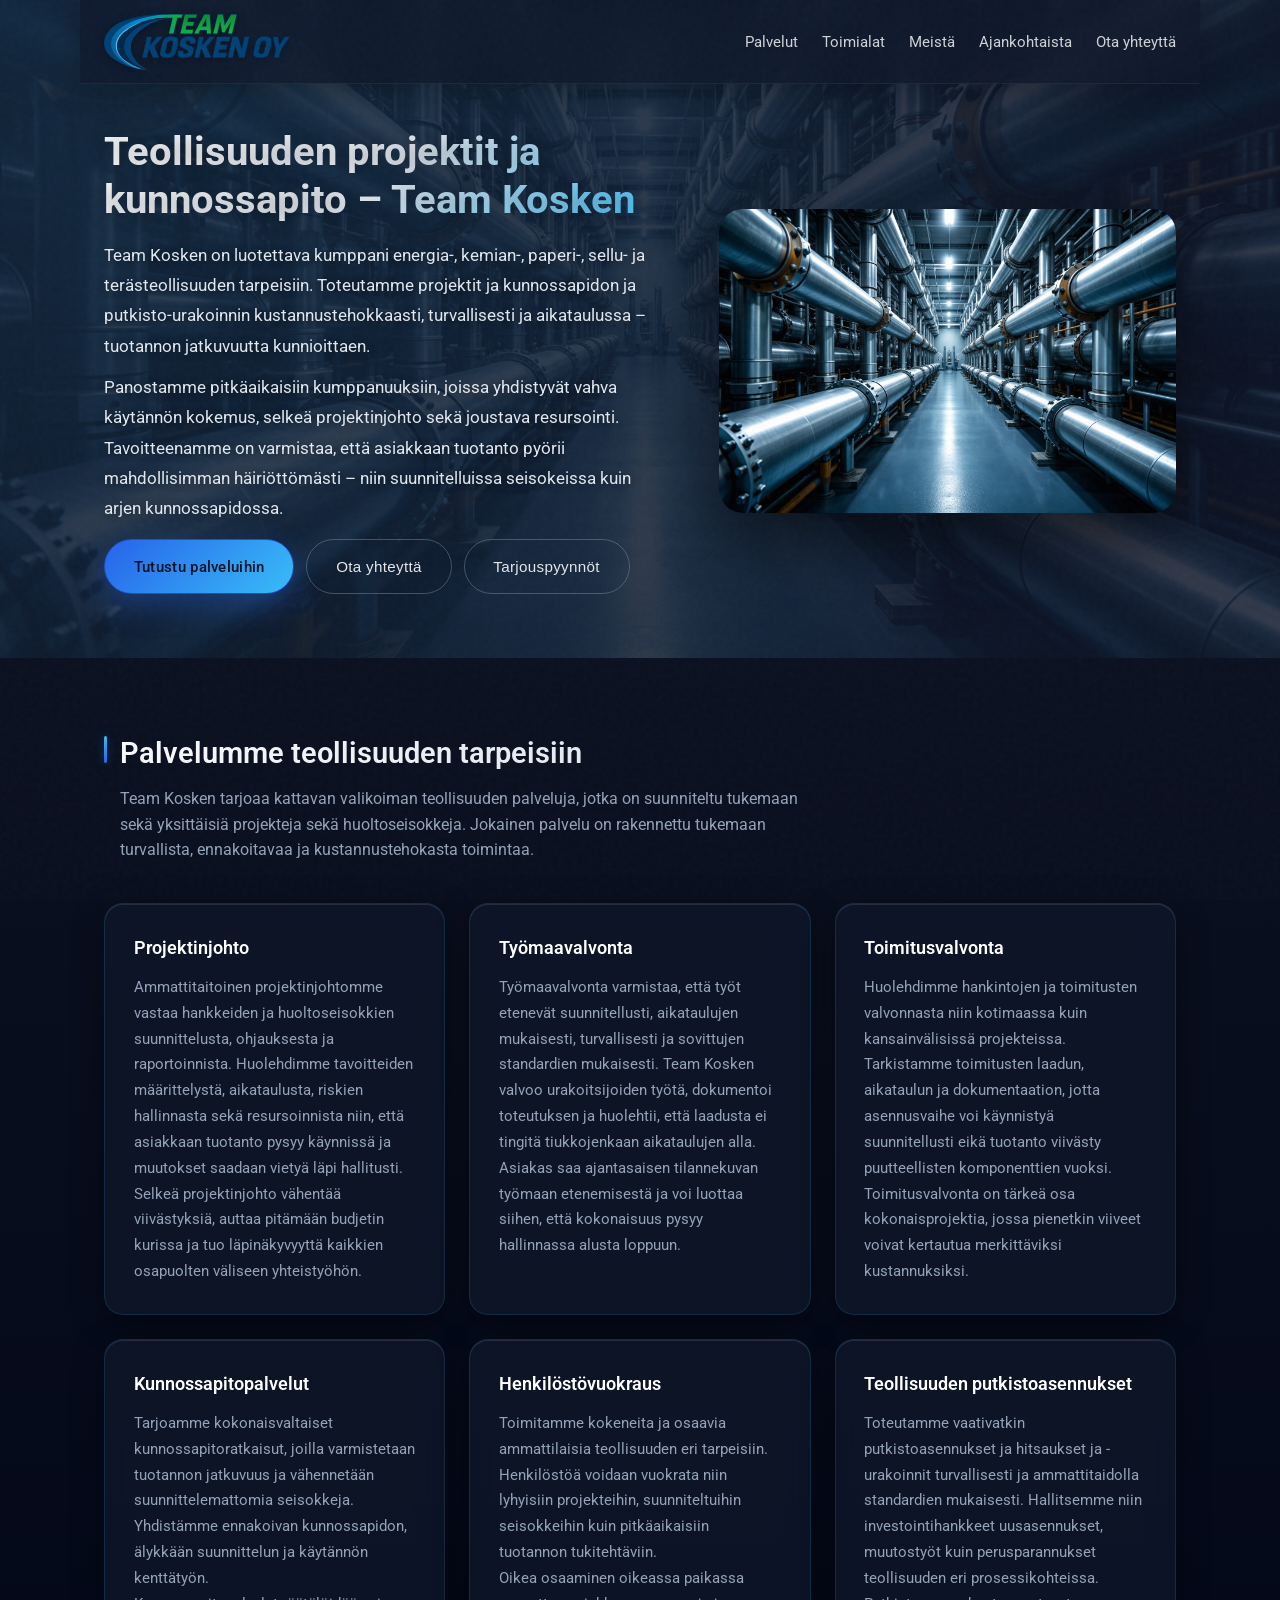
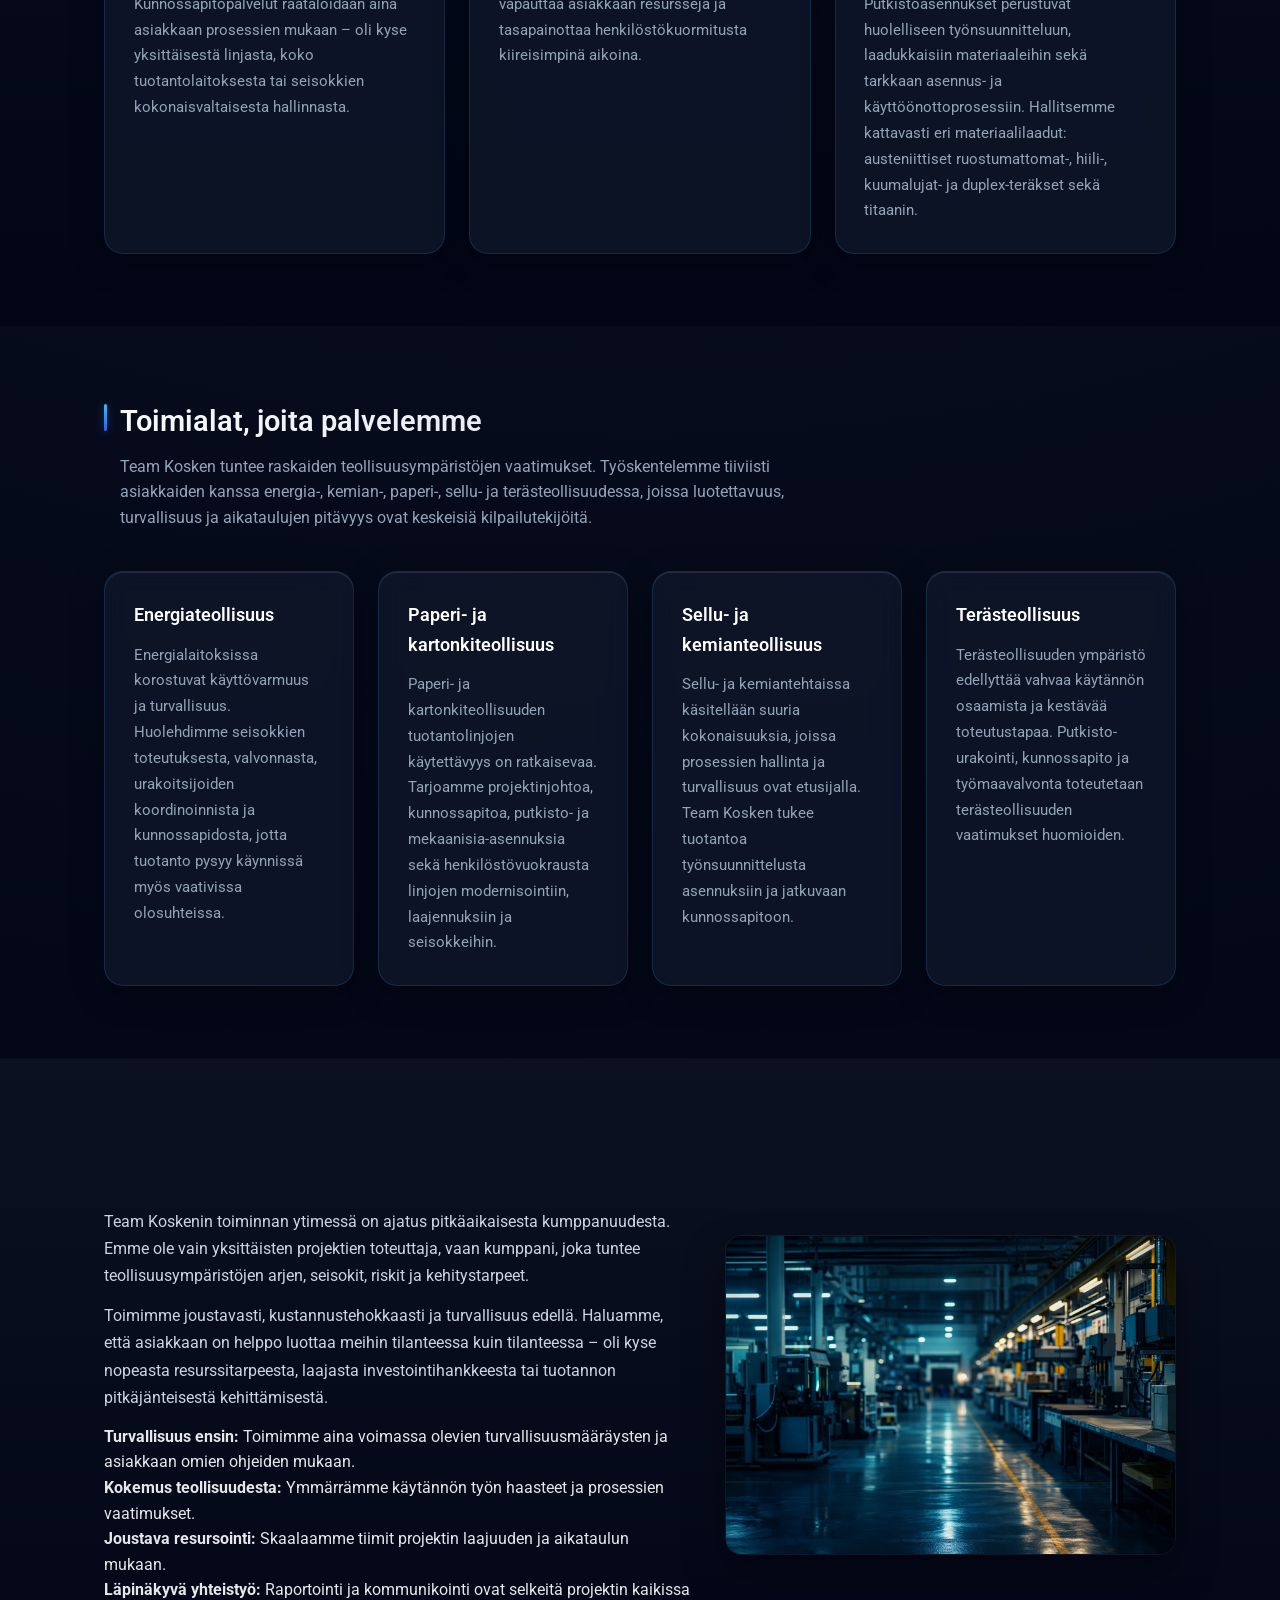
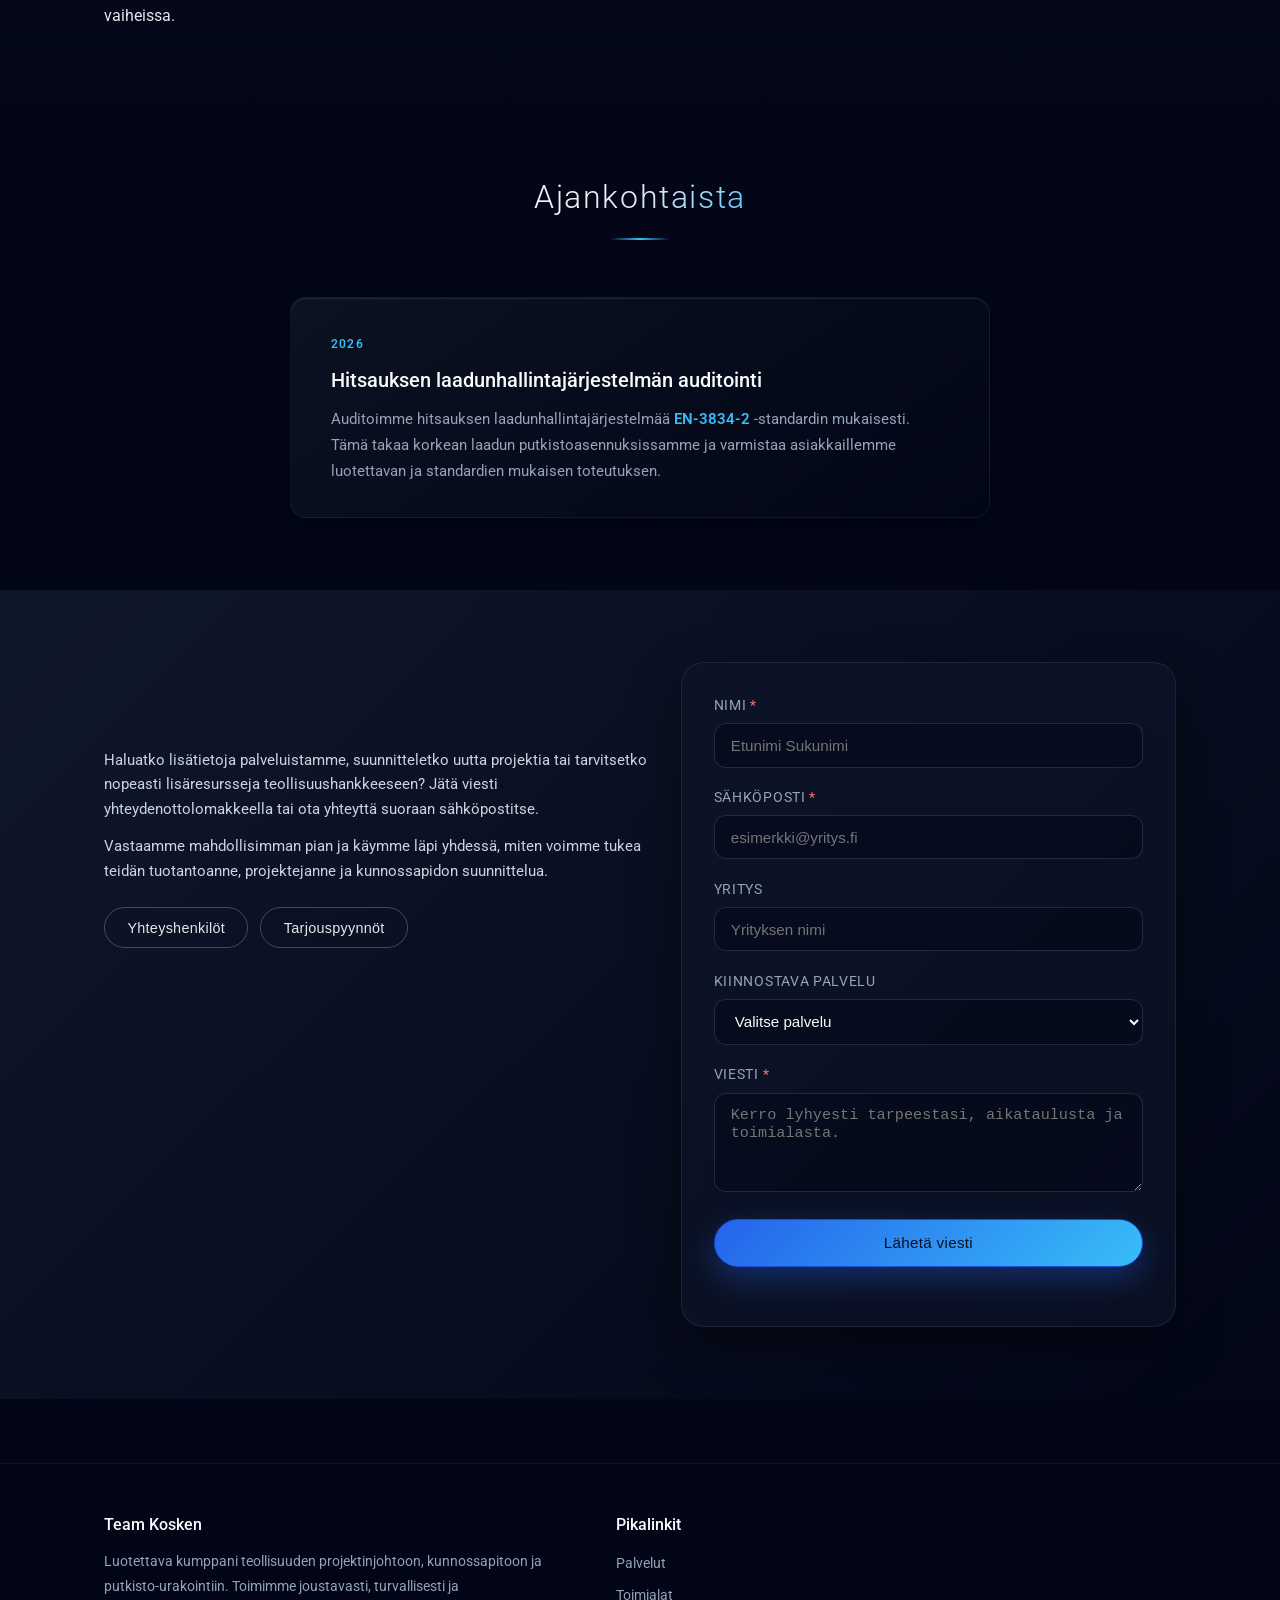
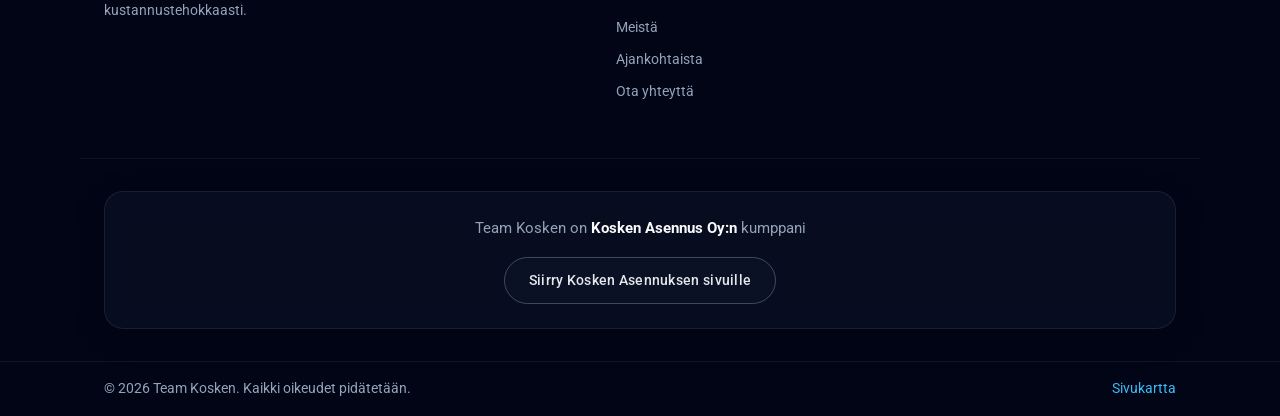
==== commit 95af0cdc: "VERSIO3.0" ====
--- a/index.html
+++ b/index.html
@@ -322,6 +322,8 @@
 
 
   </div>
+    <!-- Logo esittelyosion lopussa -->
+
 
     <!-- Meistä -->
     <section id="meista" class="section section-light">
@@ -408,8 +410,7 @@
             Jätä viesti yhteydenottolomakkeella tai ota yhteyttä suoraan sähköpostitse.
           </p>
           <p class="contact-highlight">
-            Sähköposti: <a href="mailto:info@teamkosken.fi">info@teamkosken.fi</a><br>
-            Puhelin: <a href="tel:+358401234567">+358 40 123 4567</a>
+
           </p>
           <p>
             Vastaamme mahdollisimman pian ja käymme läpi yhdessä, miten voimme tukea teidän tuotantoanne, projektejanne ja kunnossapidon suunnittelua.
@@ -423,7 +424,7 @@
         </div>
 
         <div class="contact-form-wrapper scroll-reveal">
-          <form id="contact-form" class="contact-form" action="mailto:info@teamkosken.fi" method="post" novalidate>
+          <form id="contact-form" class="contact-form" action="https://formspree.io/f/xjgezvdy" method="POST">
             <div class="form-group">
               <label for="name">Nimi <span class="required">*</span></label>
               <input type="text" id="name" name="name" required placeholder="Etunimi Sukunimi" autocomplete="name">
@@ -453,6 +454,8 @@
               <label for="message">Viesti <span class="required">*</span></label>
               <textarea id="message" name="message" rows="4" required placeholder="Kerro lyhyesti tarpeestasi, aikataulusta ja toimialasta."></textarea>
             </div>
+            <input type="text" name="_gotcha" style="display:none">
+            <input type="hidden" name="_next" value="https://www.teamkosken.fi/#yhteys">
             <button type="submit" class="btn btn-primary full-width">Lähetä viesti</button>
             <p id="form-message" class="form-message" aria-live="polite"></p>
           </form>
@@ -482,18 +485,14 @@
         </ul>
       </div>
       <div class="footer-col">
-        <h4>Yhteystiedot</h4>
-        <p>
-          Sähköposti: <a href="mailto:info@teamkosken.fi">info@teamkosken.fi</a><br>
-          Puhelin: <a href="tel:+358401234567">+358 40 123 4567</a>
-        </p>
+
       </div>
     </div>
     
     <!-- Kosken Asennus - pääyhtiö -->
     <div class="container partner-section">
       <div class="partner-box">
-        <p>Team Kosken on <strong>Kosken Asennus Oy:n</strong> tytäryhtiö</p>
+        <p>Team Kosken on <strong>Kosken Asennus Oy:n</strong> kumppani</p>
         <a href="https://www.koskenasennus.fi" target="_blank" rel="noopener noreferrer" class="btn btn-outline">
           Siirry Kosken Asennuksen sivuille
         </a>
--- a/styles.css
+++ b/styles.css
@@ -280,7 +280,7 @@
 }
 .hero-text p{
   margin-bottom:0.7rem;
-  color:#94a3b8;
+  color:#98999b;
   max-width:36rem;
 }
 .hero-actions{
@@ -370,7 +370,7 @@
 }
 .card p{
   font-size:0.95rem;
-  color:#94a3b8;
+  color:#cbd1da;
   line-height:1.7;
 }
 .card:hover{
@@ -414,45 +414,58 @@
 }
 
 /* ============================================
-   Meistä / about
-   ============================================ */
+   Meistä / about - KORJATTU
+   ============================================ */
+/*
+.about-section{
+  padding:2rem 0 3rem;
+}
+
 .about-grid{
   display:grid;
   grid-template-columns:1.3fr 1fr;
   gap:2.2rem;
-  align-items:center;
-}
+  align-items:start !important;
+}
+
+
+.about-text{
+  align-self:start !important;
+}
+
 .about-text p{
-  margin-bottom:0.75rem;
-  color:#94a3b8;
+  margin-bottom:1rem;
+  color:#f7f8f8 !important;
   line-height:1.8;
-}
-.benefits-list{
-  margin-top:1rem;
-  display:grid;
-  gap:0.6rem;
-  font-size:0.95rem;
+  font-size:1.05rem;
+}
+
+
+.about-text p:first-child{
+  margin-top:0 !important;
+  font-size:1.2rem;
+  color:#ffffff !important;
+  font-weight:400;
   padding-left:1rem;
-}
-.benefits-list li{
-  color:#cbd5e1;
-  position:relative;
-  padding-left:1.5rem;
-}
-.benefits-list li::before{
-  content:"→";
-  color:#38bdf8;
-  position:absolute;
-  left:0;
-  font-weight:bold;
-}
+  border-left:3px solid #38bdf8;
+  text-shadow:0 2px 8px rgba(0,0,0,0.3);
+}
+
+
+.about-image-wrapper{
+  align-self:start !important;
+}
+
 .about-image{
-  border-radius:1.5rem;
+  width:100%;
+  height:auto;
+  border-radius:1.5rem !important;
   box-shadow:0 25px 60px rgba(0,0,0,0.4);
   object-fit:cover;
   border:1px solid rgba(255,255,255,0.05);
-}
-
+  display:block;
+} VANHA VERSIO TEKSTI JA KUVA EPÄTASAPAINOSSA
+*/
 /* ============================================
    Yhteys / lomake - Floating labels + Glow
    ============================================ */
@@ -1565,4 +1578,516 @@
     background:linear-gradient(145deg,rgba(15,23,42,0.9),rgba(2,6,23,0.95));
     border-color:rgba(56,189,248,0.2);
   }
+}
+
+.hero-text h1{
+  font-size:2.5rem;
+  line-height:1.2;
+  margin-bottom:1rem;
+  font-weight:700;
+  color:#ffffff;                        /* Puhdas valkoinen */
+  text-shadow:0 2px 20px rgba(0,0,0,0.3);
+}
+
+.hero-text p{
+  margin-bottom:0.7rem;
+  color:#e2e8f0;                        /* Vaaleampi harmaa */
+  line-height:1.8;                      /* Lisää riviväliä */
+  font-size:1.05rem;
+  max-width:34rem;
+  text-shadow:0 1px 8px rgba(0,0,0,0.4);
+}
+.card{
+  background:rgba(15,23,42,0.8);        /* Tummempi tausta */
+  backdrop-filter:blur(12px);
+  border-radius:1.2rem;
+  padding:1.8rem;
+  border:1px solid rgba(56,189,248,0.15);  /* Kirkkaampi reunus */
+  box-shadow:
+    0 8px 32px rgba(0,0,0,0.4),
+    inset 0 1px 0 rgba(255,255,255,0.1);
+  transition:all 0.4s ease;
+}
+
+.card h3{
+  font-size:1.15rem;
+  margin-bottom:0.8rem;
+  color:#ffffff;                        /* Valkoinen otsikko */
+  font-weight:600;
+}
+
+.card p{
+  font-size:0.95rem;
+  color:#94a3b8;
+  line-height:1.7;
+}
+/* ============================================
+   ABOUT-OSIO - TASAPAINOTETTU ASETTELU
+   ============================================ */
+
+.about-section{
+  padding:0 0 2rem !important;  /* Poista yläpadding, pienempi alapadding */
+  margin-top:-6rem;              /* Nosta ylemmäs (negatiivinen marginaali) */
+  position:relative;
+}
+
+/* Hienovarainen yläreuna */
+.about-section::before{
+  content:'';
+  position:absolute;
+  top:0;
+  left:50%;
+  transform:translateX(-50%);
+  width:60px;
+  height:2px;
+  background:linear-gradient(90deg,transparent,#38bdf8,transparent);
+  opacity:0.5;
+}
+
+.about-grid{
+  display:grid;
+  grid-template-columns:1.3fr 1fr;
+  gap:2.2rem;
+  align-items:center;     /* Keskitä molemmat pystysuunnassa */
+}
+
+/* Teksti wrapper - lisää tyhjää ylhäälle */
+.about-text{
+  display:flex;
+  flex-direction:column;
+  justify-content:center;
+  padding-top:-2rem;       /* Nosta tekstiä alemmas */
+  margin-top:-4rem !important;
+}
+
+.about-text p{
+  margin-bottom:0.8rem;   /* Pienempi väli kappaleiden välillä */
+  color:#cbd5e1;
+  line-height:1.7;
+}
+
+.about-text p:first-child{
+  margin-top:0;
+  font-size:1.05rem;
+  color:#e5e7eb;
+}
+
+/* Kuva wrapper - pienempi ja keskitetty */
+.about-image-wrapper{
+  position:relative;
+  aspect-ratio:4/3;       /* Kiinteä mittasuhde */
+  max-height:320px;       /* Pienempi korkeus */
+  width:100%;
+  border-radius:1rem;     /* Pienempi pyöristys */
+  overflow:hidden;
+  box-shadow:0 20px 40px rgba(0,0,0,0.4);
+  border:1px solid rgba(255,255,255,0.05);
+  align-self:center;      /* Keskitä pystysuunnassa */
+  margin-top:2rem;        /* Nosta kuvaa alemmas tekstin tasolle */
+}
+
+.about-image{
+  position:absolute;
+  top:0;
+  left:0;
+  width:100%;
+  height:100%;
+  object-fit:cover;
+  object-position:center;
+  transition:transform 0.6s ease;
+}
+
+.about-image-wrapper:hover .about-image{
+  transform:scale(1.03);
+}
+
+/* Responsiivisuus */
+@media(max-width:768px){
+  .about-section{
+    margin-top:0;         /* Poista negatiivinen marginaali mobiilissa */
+    padding:1rem 0 !important;
+  }
+  
+  .about-grid{
+    grid-template-columns:1fr;
+    gap:1.5rem;
+  }
+  
+  .about-text{
+    padding-top:0;
+  }
+  
+  .about-image-wrapper{
+    max-height:250px;
+    margin-top:0;
+    order:-1;
+  }
+}
+/* ============================================
+   TARJOUSPYYNTÖ-MODAALI - Kavennettu PC:ssä
+   ============================================ */
+
+/* PC-näkymä - kavennettu modaali */
+@media (min-width: 769px) {
+  #tarjous-modal .modal-panel {
+    width: min(600px, calc(100% - 2rem)) !important;  /* Kavenna 600px */
+    max-width: 600px !important;
+  }
+  
+  #tarjous-modal .team-grid.single-card {
+    max-width: 350px !important;  /* Kavenna korttialuetta */
+  }
+  
+  #tarjous-modal .team-card {
+    padding: 2rem !important;  /* Pienennä paddingia */
+  }
+  
+  #tarjous-modal .team-card img {
+    width: 160px !important;  /* Pienennä kuvaa */
+    height: 200px !important;
+  }
+}
+
+/* Mobiili - säilytä täysleveys */
+@media (max-width: 768px) {
+  #tarjous-modal .modal-panel {
+    width: calc(100% - 1rem) !important;
+    margin: 0.5rem !important;
+  }
+}
+/* ============================================
+   MOBIILI-HERO - Moderni, kompakti tyyli
+   ============================================ */
+
+@media(max-width:768px){
+  .hero{
+    padding:5rem 0 2.5rem;
+    min-height:auto;  /* Poista kiinteä korkeus */
+  }
+  
+  /* Otsikko: selkeä mutta ei dominoiva */
+  .hero-text h1{
+    font-size:1.5rem;      /* Sopivan kokoinen */
+    line-height:1.2;
+    font-weight:600;       /* Hieman kevyempi */
+    margin-bottom:1rem;
+    letter-spacing:-0.02em; /* Moderni tiivis tracking */
+  }
+  
+  /* Lead-teksti: avainviesti */
+  .hero-lead{
+    font-size:0.95rem;
+    line-height:1.5;
+    color:#e2e8f0;
+    margin-bottom:0;
+  }
+  
+  /* Toissijainen teksti: kompaktimpi */
+  .hero-text > p:not(.hero-lead){
+    font-size:0.85rem;
+    line-height:1.5;
+    color:#94a3b8;         /* Vaaleampi = vähemmän tärkeä */
+    margin-top:0.75rem;
+    margin-bottom:0;
+  }
+  
+  /* Visuaalinen erotin ennen nappeja */
+  .hero-actions{
+    margin-top:1.25rem;
+    padding-top:1.25rem;
+    border-top:1px solid rgba(56,189,248,0.15);  /* Hienovarainen viiva */
+    gap:0.6rem;
+  }
+  
+  .hero-actions .btn{
+    padding:0.75rem 1.4rem;
+    font-size:0.85rem;
+  }
+}
+/* ============================================
+   MOBIILI-HERO - Parempi kontrasti ja värit
+   ============================================ */
+
+@media(max-width:768px){
+  /* Otsikko: puhtaan valkoinen */
+  .hero-text h1{
+    font-size:1.5rem;
+    line-height:1.2;
+    font-weight:600;
+    margin-bottom:1rem;
+    color:#ffffff;           /* Puhdas valkoinen */
+    text-shadow:0 2px 10px rgba(0,0,0,0.3);
+  }
+  
+  /* Ensimmäinen kappale: kirkas harmaa */
+  .hero-lead{
+    font-size:1rem;          /* Hieman isompi */
+    line-height:1.6;         /* Lisää riviväliä */
+    color:#f1f5f9;           /* Vaaleanharmaa, hyvä kontrasti */
+    font-weight:400;
+    margin-bottom:0;
+  }
+  
+  /* Toinen kappale: selkeästi erottuva */
+  .hero-text > p:not(.hero-lead){
+    font-size:0.9rem;        /* Isompi kuin aiemmin */
+    line-height:1.6;
+    color:#cbd5e1;           /* Kirkkaampi harmaa */
+    margin-top:0.75rem;
+    margin-bottom:0;
+  }
+  
+  /* Korosta avainsanat */
+  .hero-text strong{
+    color:#38bdf8;           /* Sininen korostus */
+    font-weight:500;
+  }
+  
+  /* Viiva ennen nappeja */
+  .hero-actions{
+    margin-top:1.25rem;
+    padding-top:1.25rem;
+    border-top:1px solid rgba(56,189,248,0.2);
+    gap:0.6rem;
+  }
+}
+@media(max-width:768px){
+  .services-accordion{
+    gap:0.4rem;
+  }
+  
+  .acc-card{
+    background:rgba(255,255,255,0.03);
+    border:none;
+    border-radius:0.6rem;
+    backdrop-filter:blur(20px);
+  }
+  
+  .acc-card:hover{
+    background:rgba(255,255,255,0.06);
+  }
+  
+  .acc-card[open]{
+    background:rgba(56,189,248,0.08);
+  }
+  
+  .acc-card summary{
+    padding:0.85rem 1rem;
+    font-size:0.88rem;
+    font-weight:400;
+    color:#ffffff;
+  }
+  
+  .acc-card summary::after{
+    content:'›';
+    font-size:1.3rem;
+    color:#64748b;
+    transform:none;
+  }
+  
+  .acc-card[open] summary::after{
+    color:#38bdf8;
+    transform:rotate(90deg);
+  }
+  
+  .acc-body p{
+    font-size:0.8rem;
+    color:#cbd5e1;
+  }
+}
+/* ============================================
+   YHTEYS-OSIO - Nosta ylemmäs
+   ============================================ */
+
+@media(max-width:768px){
+  #yhteys{
+    padding:1.5rem 0 2rem !important;
+    margin-top:-2rem !important;  /* Nosta ylemmäs */
+    position:relative;
+    z-index:1;
+  }
+  
+  #yhteys .container{
+    padding-top:0 !important;
+  }
+  
+  #yhteys .section-header{
+    margin-bottom:0.75rem;
+    padding-top:0 !important;
+  }
+  
+  #yhteys .section-header h2{
+    font-size:1.4rem;
+    margin-bottom:0.5rem;
+  }
+  
+  /* Tämä teksti: "Haluatko lisätietoja..." */
+  #yhteys .contact-info > p:first-of-type{
+    margin-top:0 !important;
+    margin-bottom:0.5rem !important;
+    font-size:0.9rem;
+    line-height:1.5;
+    color:#e2e8f0;
+  }
+  
+  /* Muut kappaleet */
+  #yhteys .contact-info p{
+    margin-bottom:0.5rem;
+    font-size:0.85rem;
+    color:#94a3b8;
+  }
+  
+  /* Napit */
+  #yhteys .contact-buttons{
+    margin-top:1rem;
+    margin-bottom:0;
+  }
+}
+/* ============================================
+   FOOTER - Moderni mobiilityyli
+   ============================================ */
+
+@media(max-width:768px){
+  .site-footer{
+    padding:2rem 0 0;
+  }
+  
+  .footer-grid{
+    display:flex;
+    flex-direction:column;
+    gap:1.5rem;
+    padding:0 1rem 1.5rem;
+  }
+  
+  /* Team Kosken - kuvaus */
+  .footer-col:first-child{
+    text-align:center;
+    order:2;  /* Siirrä alimmaksi */
+  }
+  
+  .footer-col:first-child h3{
+    font-size:1.1rem;
+    margin-bottom:0.5rem;
+    color:#f8fafc;
+  }
+  
+  .footer-col:first-child p{
+    font-size:0.85rem;
+    color:#94a3b8;
+    line-height:1.5;
+  }
+  
+  /* Pikalinkit - vaakasuoraan */
+  .footer-col:nth-child(2){
+    order:1;  /* Ylimmäksi */
+  }
+  
+  .footer-col:nth-child(2) h4{
+    display:none;  /* Piilota "Pikalinkit" otsikko */
+  }
+  
+  .footer-links{
+    display:flex;
+    flex-wrap:wrap;
+    justify-content:center;
+    gap:0.5rem 1rem;
+  }
+  
+  .footer-links li{
+    margin:0;
+  }
+  
+  .footer-links a{
+    font-size:0.85rem;
+    color:#cbd5e1;
+    padding:0.3rem 0;
+    position:relative;
+  }
+  
+  .footer-links a::after{
+    content:'';
+    position:absolute;
+    bottom:0;
+    left:0;
+    width:0;
+    height:1px;
+    background:#38bdf8;
+    transition:width 0.3s ease;
+  }
+  
+  .footer-links a:hover{
+    color:#38bdf8;
+  }
+  
+  .footer-links a:hover::after{
+    width:100%;
+  }
+  
+  /* Yhteystiedot */
+  .footer-col:nth-child(3){
+    order:3;
+    text-align:center;
+  }
+  
+  .footer-col:nth-child(3) h4{
+    font-size:0.9rem;
+    margin-bottom:0.5rem;
+    color:#f8fafc;
+  }
+  
+  .footer-col:nth-child(3) p{
+    font-size:0.85rem;
+    color:#94a3b8;
+  }
+  
+  /* Partner-box */
+  .partner-section{
+    margin-top:0;
+    padding:1rem;
+  }
+  
+  .partner-box{
+    padding:1rem;
+  }
+  
+  .partner-box p{
+    font-size:0.85rem;
+  }
+  
+  /* Footer bottom */
+  .footer-bottom{
+    padding:1rem 0;
+    margin-top:0;
+  }
+  
+  .footer-bottom-inner{
+    flex-direction:column;
+    gap:0.5rem;
+    text-align:center;
+    font-size:0.75rem;
+  }
+}
+/* ============================================
+   FOOTER BOTTOM - Sivukartta samalle riville
+   ============================================ */
+
+@media(max-width:768px){
+  .footer-bottom-inner{
+    display:flex !important;
+    flex-direction:row !important;  /* Vaakasuora */
+    justify-content:center !important;
+    align-items:center !important;
+    gap:0.5rem !important;  /* Pieni väli tekstin ja linkin välillä */
+    flex-wrap:nowrap !important;  /* Ei rivinvaihtoa */
+  }
+  
+  .footer-bottom-inner p{
+    margin:0 !important;
+    white-space:nowrap !important;  /* Teksti yhdelle riville */
+  }
+  
+  .footer-bottom-inner a{
+    margin:0 !important;
+    white-space:nowrap !important;
+  }
 }
--- a/styles.css
+++ b/styles.css
@@ -280,7 +280,7 @@
 }
 .hero-text p{
   margin-bottom:0.7rem;
-  color:#94a3b8;
+  color:#98999b;
   max-width:36rem;
 }
 .hero-actions{
@@ -370,7 +370,7 @@
 }
 .card p{
   font-size:0.95rem;
-  color:#94a3b8;
+  color:#cbd1da;
   line-height:1.7;
 }
 .card:hover{
@@ -414,45 +414,58 @@
 }
 
 /* ============================================
-   Meistä / about
-   ============================================ */
+   Meistä / about - KORJATTU
+   ============================================ */
+/*
+.about-section{
+  padding:2rem 0 3rem;
+}
+
 .about-grid{
   display:grid;
   grid-template-columns:1.3fr 1fr;
   gap:2.2rem;
-  align-items:center;
-}
+  align-items:start !important;
+}
+
+
+.about-text{
+  align-self:start !important;
+}
+
 .about-text p{
-  margin-bottom:0.75rem;
-  color:#94a3b8;
+  margin-bottom:1rem;
+  color:#f7f8f8 !important;
   line-height:1.8;
-}
-.benefits-list{
-  margin-top:1rem;
-  display:grid;
-  gap:0.6rem;
-  font-size:0.95rem;
+  font-size:1.05rem;
+}
+
+
+.about-text p:first-child{
+  margin-top:0 !important;
+  font-size:1.2rem;
+  color:#ffffff !important;
+  font-weight:400;
   padding-left:1rem;
-}
-.benefits-list li{
-  color:#cbd5e1;
-  position:relative;
-  padding-left:1.5rem;
-}
-.benefits-list li::before{
-  content:"→";
-  color:#38bdf8;
-  position:absolute;
-  left:0;
-  font-weight:bold;
-}
+  border-left:3px solid #38bdf8;
+  text-shadow:0 2px 8px rgba(0,0,0,0.3);
+}
+
+
+.about-image-wrapper{
+  align-self:start !important;
+}
+
 .about-image{
-  border-radius:1.5rem;
+  width:100%;
+  height:auto;
+  border-radius:1.5rem !important;
   box-shadow:0 25px 60px rgba(0,0,0,0.4);
   object-fit:cover;
   border:1px solid rgba(255,255,255,0.05);
-}
-
+  display:block;
+} VANHA VERSIO TEKSTI JA KUVA EPÄTASAPAINOSSA
+*/
 /* ============================================
    Yhteys / lomake - Floating labels + Glow
    ============================================ */
@@ -1565,4 +1578,516 @@
     background:linear-gradient(145deg,rgba(15,23,42,0.9),rgba(2,6,23,0.95));
     border-color:rgba(56,189,248,0.2);
   }
+}
+
+.hero-text h1{
+  font-size:2.5rem;
+  line-height:1.2;
+  margin-bottom:1rem;
+  font-weight:700;
+  color:#ffffff;                        /* Puhdas valkoinen */
+  text-shadow:0 2px 20px rgba(0,0,0,0.3);
+}
+
+.hero-text p{
+  margin-bottom:0.7rem;
+  color:#e2e8f0;                        /* Vaaleampi harmaa */
+  line-height:1.8;                      /* Lisää riviväliä */
+  font-size:1.05rem;
+  max-width:34rem;
+  text-shadow:0 1px 8px rgba(0,0,0,0.4);
+}
+.card{
+  background:rgba(15,23,42,0.8);        /* Tummempi tausta */
+  backdrop-filter:blur(12px);
+  border-radius:1.2rem;
+  padding:1.8rem;
+  border:1px solid rgba(56,189,248,0.15);  /* Kirkkaampi reunus */
+  box-shadow:
+    0 8px 32px rgba(0,0,0,0.4),
+    inset 0 1px 0 rgba(255,255,255,0.1);
+  transition:all 0.4s ease;
+}
+
+.card h3{
+  font-size:1.15rem;
+  margin-bottom:0.8rem;
+  color:#ffffff;                        /* Valkoinen otsikko */
+  font-weight:600;
+}
+
+.card p{
+  font-size:0.95rem;
+  color:#94a3b8;
+  line-height:1.7;
+}
+/* ============================================
+   ABOUT-OSIO - TASAPAINOTETTU ASETTELU
+   ============================================ */
+
+.about-section{
+  padding:0 0 2rem !important;  /* Poista yläpadding, pienempi alapadding */
+  margin-top:-6rem;              /* Nosta ylemmäs (negatiivinen marginaali) */
+  position:relative;
+}
+
+/* Hienovarainen yläreuna */
+.about-section::before{
+  content:'';
+  position:absolute;
+  top:0;
+  left:50%;
+  transform:translateX(-50%);
+  width:60px;
+  height:2px;
+  background:linear-gradient(90deg,transparent,#38bdf8,transparent);
+  opacity:0.5;
+}
+
+.about-grid{
+  display:grid;
+  grid-template-columns:1.3fr 1fr;
+  gap:2.2rem;
+  align-items:center;     /* Keskitä molemmat pystysuunnassa */
+}
+
+/* Teksti wrapper - lisää tyhjää ylhäälle */
+.about-text{
+  display:flex;
+  flex-direction:column;
+  justify-content:center;
+  padding-top:-2rem;       /* Nosta tekstiä alemmas */
+  margin-top:-4rem !important;
+}
+
+.about-text p{
+  margin-bottom:0.8rem;   /* Pienempi väli kappaleiden välillä */
+  color:#cbd5e1;
+  line-height:1.7;
+}
+
+.about-text p:first-child{
+  margin-top:0;
+  font-size:1.05rem;
+  color:#e5e7eb;
+}
+
+/* Kuva wrapper - pienempi ja keskitetty */
+.about-image-wrapper{
+  position:relative;
+  aspect-ratio:4/3;       /* Kiinteä mittasuhde */
+  max-height:320px;       /* Pienempi korkeus */
+  width:100%;
+  border-radius:1rem;     /* Pienempi pyöristys */
+  overflow:hidden;
+  box-shadow:0 20px 40px rgba(0,0,0,0.4);
+  border:1px solid rgba(255,255,255,0.05);
+  align-self:center;      /* Keskitä pystysuunnassa */
+  margin-top:2rem;        /* Nosta kuvaa alemmas tekstin tasolle */
+}
+
+.about-image{
+  position:absolute;
+  top:0;
+  left:0;
+  width:100%;
+  height:100%;
+  object-fit:cover;
+  object-position:center;
+  transition:transform 0.6s ease;
+}
+
+.about-image-wrapper:hover .about-image{
+  transform:scale(1.03);
+}
+
+/* Responsiivisuus */
+@media(max-width:768px){
+  .about-section{
+    margin-top:0;         /* Poista negatiivinen marginaali mobiilissa */
+    padding:1rem 0 !important;
+  }
+  
+  .about-grid{
+    grid-template-columns:1fr;
+    gap:1.5rem;
+  }
+  
+  .about-text{
+    padding-top:0;
+  }
+  
+  .about-image-wrapper{
+    max-height:250px;
+    margin-top:0;
+    order:-1;
+  }
+}
+/* ============================================
+   TARJOUSPYYNTÖ-MODAALI - Kavennettu PC:ssä
+   ============================================ */
+
+/* PC-näkymä - kavennettu modaali */
+@media (min-width: 769px) {
+  #tarjous-modal .modal-panel {
+    width: min(600px, calc(100% - 2rem)) !important;  /* Kavenna 600px */
+    max-width: 600px !important;
+  }
+  
+  #tarjous-modal .team-grid.single-card {
+    max-width: 350px !important;  /* Kavenna korttialuetta */
+  }
+  
+  #tarjous-modal .team-card {
+    padding: 2rem !important;  /* Pienennä paddingia */
+  }
+  
+  #tarjous-modal .team-card img {
+    width: 160px !important;  /* Pienennä kuvaa */
+    height: 200px !important;
+  }
+}
+
+/* Mobiili - säilytä täysleveys */
+@media (max-width: 768px) {
+  #tarjous-modal .modal-panel {
+    width: calc(100% - 1rem) !important;
+    margin: 0.5rem !important;
+  }
+}
+/* ============================================
+   MOBIILI-HERO - Moderni, kompakti tyyli
+   ============================================ */
+
+@media(max-width:768px){
+  .hero{
+    padding:5rem 0 2.5rem;
+    min-height:auto;  /* Poista kiinteä korkeus */
+  }
+  
+  /* Otsikko: selkeä mutta ei dominoiva */
+  .hero-text h1{
+    font-size:1.5rem;      /* Sopivan kokoinen */
+    line-height:1.2;
+    font-weight:600;       /* Hieman kevyempi */
+    margin-bottom:1rem;
+    letter-spacing:-0.02em; /* Moderni tiivis tracking */
+  }
+  
+  /* Lead-teksti: avainviesti */
+  .hero-lead{
+    font-size:0.95rem;
+    line-height:1.5;
+    color:#e2e8f0;
+    margin-bottom:0;
+  }
+  
+  /* Toissijainen teksti: kompaktimpi */
+  .hero-text > p:not(.hero-lead){
+    font-size:0.85rem;
+    line-height:1.5;
+    color:#94a3b8;         /* Vaaleampi = vähemmän tärkeä */
+    margin-top:0.75rem;
+    margin-bottom:0;
+  }
+  
+  /* Visuaalinen erotin ennen nappeja */
+  .hero-actions{
+    margin-top:1.25rem;
+    padding-top:1.25rem;
+    border-top:1px solid rgba(56,189,248,0.15);  /* Hienovarainen viiva */
+    gap:0.6rem;
+  }
+  
+  .hero-actions .btn{
+    padding:0.75rem 1.4rem;
+    font-size:0.85rem;
+  }
+}
+/* ============================================
+   MOBIILI-HERO - Parempi kontrasti ja värit
+   ============================================ */
+
+@media(max-width:768px){
+  /* Otsikko: puhtaan valkoinen */
+  .hero-text h1{
+    font-size:1.5rem;
+    line-height:1.2;
+    font-weight:600;
+    margin-bottom:1rem;
+    color:#ffffff;           /* Puhdas valkoinen */
+    text-shadow:0 2px 10px rgba(0,0,0,0.3);
+  }
+  
+  /* Ensimmäinen kappale: kirkas harmaa */
+  .hero-lead{
+    font-size:1rem;          /* Hieman isompi */
+    line-height:1.6;         /* Lisää riviväliä */
+    color:#f1f5f9;           /* Vaaleanharmaa, hyvä kontrasti */
+    font-weight:400;
+    margin-bottom:0;
+  }
+  
+  /* Toinen kappale: selkeästi erottuva */
+  .hero-text > p:not(.hero-lead){
+    font-size:0.9rem;        /* Isompi kuin aiemmin */
+    line-height:1.6;
+    color:#cbd5e1;           /* Kirkkaampi harmaa */
+    margin-top:0.75rem;
+    margin-bottom:0;
+  }
+  
+  /* Korosta avainsanat */
+  .hero-text strong{
+    color:#38bdf8;           /* Sininen korostus */
+    font-weight:500;
+  }
+  
+  /* Viiva ennen nappeja */
+  .hero-actions{
+    margin-top:1.25rem;
+    padding-top:1.25rem;
+    border-top:1px solid rgba(56,189,248,0.2);
+    gap:0.6rem;
+  }
+}
+@media(max-width:768px){
+  .services-accordion{
+    gap:0.4rem;
+  }
+  
+  .acc-card{
+    background:rgba(255,255,255,0.03);
+    border:none;
+    border-radius:0.6rem;
+    backdrop-filter:blur(20px);
+  }
+  
+  .acc-card:hover{
+    background:rgba(255,255,255,0.06);
+  }
+  
+  .acc-card[open]{
+    background:rgba(56,189,248,0.08);
+  }
+  
+  .acc-card summary{
+    padding:0.85rem 1rem;
+    font-size:0.88rem;
+    font-weight:400;
+    color:#ffffff;
+  }
+  
+  .acc-card summary::after{
+    content:'›';
+    font-size:1.3rem;
+    color:#64748b;
+    transform:none;
+  }
+  
+  .acc-card[open] summary::after{
+    color:#38bdf8;
+    transform:rotate(90deg);
+  }
+  
+  .acc-body p{
+    font-size:0.8rem;
+    color:#cbd5e1;
+  }
+}
+/* ============================================
+   YHTEYS-OSIO - Nosta ylemmäs
+   ============================================ */
+
+@media(max-width:768px){
+  #yhteys{
+    padding:1.5rem 0 2rem !important;
+    margin-top:-2rem !important;  /* Nosta ylemmäs */
+    position:relative;
+    z-index:1;
+  }
+  
+  #yhteys .container{
+    padding-top:0 !important;
+  }
+  
+  #yhteys .section-header{
+    margin-bottom:0.75rem;
+    padding-top:0 !important;
+  }
+  
+  #yhteys .section-header h2{
+    font-size:1.4rem;
+    margin-bottom:0.5rem;
+  }
+  
+  /* Tämä teksti: "Haluatko lisätietoja..." */
+  #yhteys .contact-info > p:first-of-type{
+    margin-top:0 !important;
+    margin-bottom:0.5rem !important;
+    font-size:0.9rem;
+    line-height:1.5;
+    color:#e2e8f0;
+  }
+  
+  /* Muut kappaleet */
+  #yhteys .contact-info p{
+    margin-bottom:0.5rem;
+    font-size:0.85rem;
+    color:#94a3b8;
+  }
+  
+  /* Napit */
+  #yhteys .contact-buttons{
+    margin-top:1rem;
+    margin-bottom:0;
+  }
+}
+/* ============================================
+   FOOTER - Moderni mobiilityyli
+   ============================================ */
+
+@media(max-width:768px){
+  .site-footer{
+    padding:2rem 0 0;
+  }
+  
+  .footer-grid{
+    display:flex;
+    flex-direction:column;
+    gap:1.5rem;
+    padding:0 1rem 1.5rem;
+  }
+  
+  /* Team Kosken - kuvaus */
+  .footer-col:first-child{
+    text-align:center;
+    order:2;  /* Siirrä alimmaksi */
+  }
+  
+  .footer-col:first-child h3{
+    font-size:1.1rem;
+    margin-bottom:0.5rem;
+    color:#f8fafc;
+  }
+  
+  .footer-col:first-child p{
+    font-size:0.85rem;
+    color:#94a3b8;
+    line-height:1.5;
+  }
+  
+  /* Pikalinkit - vaakasuoraan */
+  .footer-col:nth-child(2){
+    order:1;  /* Ylimmäksi */
+  }
+  
+  .footer-col:nth-child(2) h4{
+    display:none;  /* Piilota "Pikalinkit" otsikko */
+  }
+  
+  .footer-links{
+    display:flex;
+    flex-wrap:wrap;
+    justify-content:center;
+    gap:0.5rem 1rem;
+  }
+  
+  .footer-links li{
+    margin:0;
+  }
+  
+  .footer-links a{
+    font-size:0.85rem;
+    color:#cbd5e1;
+    padding:0.3rem 0;
+    position:relative;
+  }
+  
+  .footer-links a::after{
+    content:'';
+    position:absolute;
+    bottom:0;
+    left:0;
+    width:0;
+    height:1px;
+    background:#38bdf8;
+    transition:width 0.3s ease;
+  }
+  
+  .footer-links a:hover{
+    color:#38bdf8;
+  }
+  
+  .footer-links a:hover::after{
+    width:100%;
+  }
+  
+  /* Yhteystiedot */
+  .footer-col:nth-child(3){
+    order:3;
+    text-align:center;
+  }
+  
+  .footer-col:nth-child(3) h4{
+    font-size:0.9rem;
+    margin-bottom:0.5rem;
+    color:#f8fafc;
+  }
+  
+  .footer-col:nth-child(3) p{
+    font-size:0.85rem;
+    color:#94a3b8;
+  }
+  
+  /* Partner-box */
+  .partner-section{
+    margin-top:0;
+    padding:1rem;
+  }
+  
+  .partner-box{
+    padding:1rem;
+  }
+  
+  .partner-box p{
+    font-size:0.85rem;
+  }
+  
+  /* Footer bottom */
+  .footer-bottom{
+    padding:1rem 0;
+    margin-top:0;
+  }
+  
+  .footer-bottom-inner{
+    flex-direction:column;
+    gap:0.5rem;
+    text-align:center;
+    font-size:0.75rem;
+  }
+}
+/* ============================================
+   FOOTER BOTTOM - Sivukartta samalle riville
+   ============================================ */
+
+@media(max-width:768px){
+  .footer-bottom-inner{
+    display:flex !important;
+    flex-direction:row !important;  /* Vaakasuora */
+    justify-content:center !important;
+    align-items:center !important;
+    gap:0.5rem !important;  /* Pieni väli tekstin ja linkin välillä */
+    flex-wrap:nowrap !important;  /* Ei rivinvaihtoa */
+  }
+  
+  .footer-bottom-inner p{
+    margin:0 !important;
+    white-space:nowrap !important;  /* Teksti yhdelle riville */
+  }
+  
+  .footer-bottom-inner a{
+    margin:0 !important;
+    white-space:nowrap !important;
+  }
 }
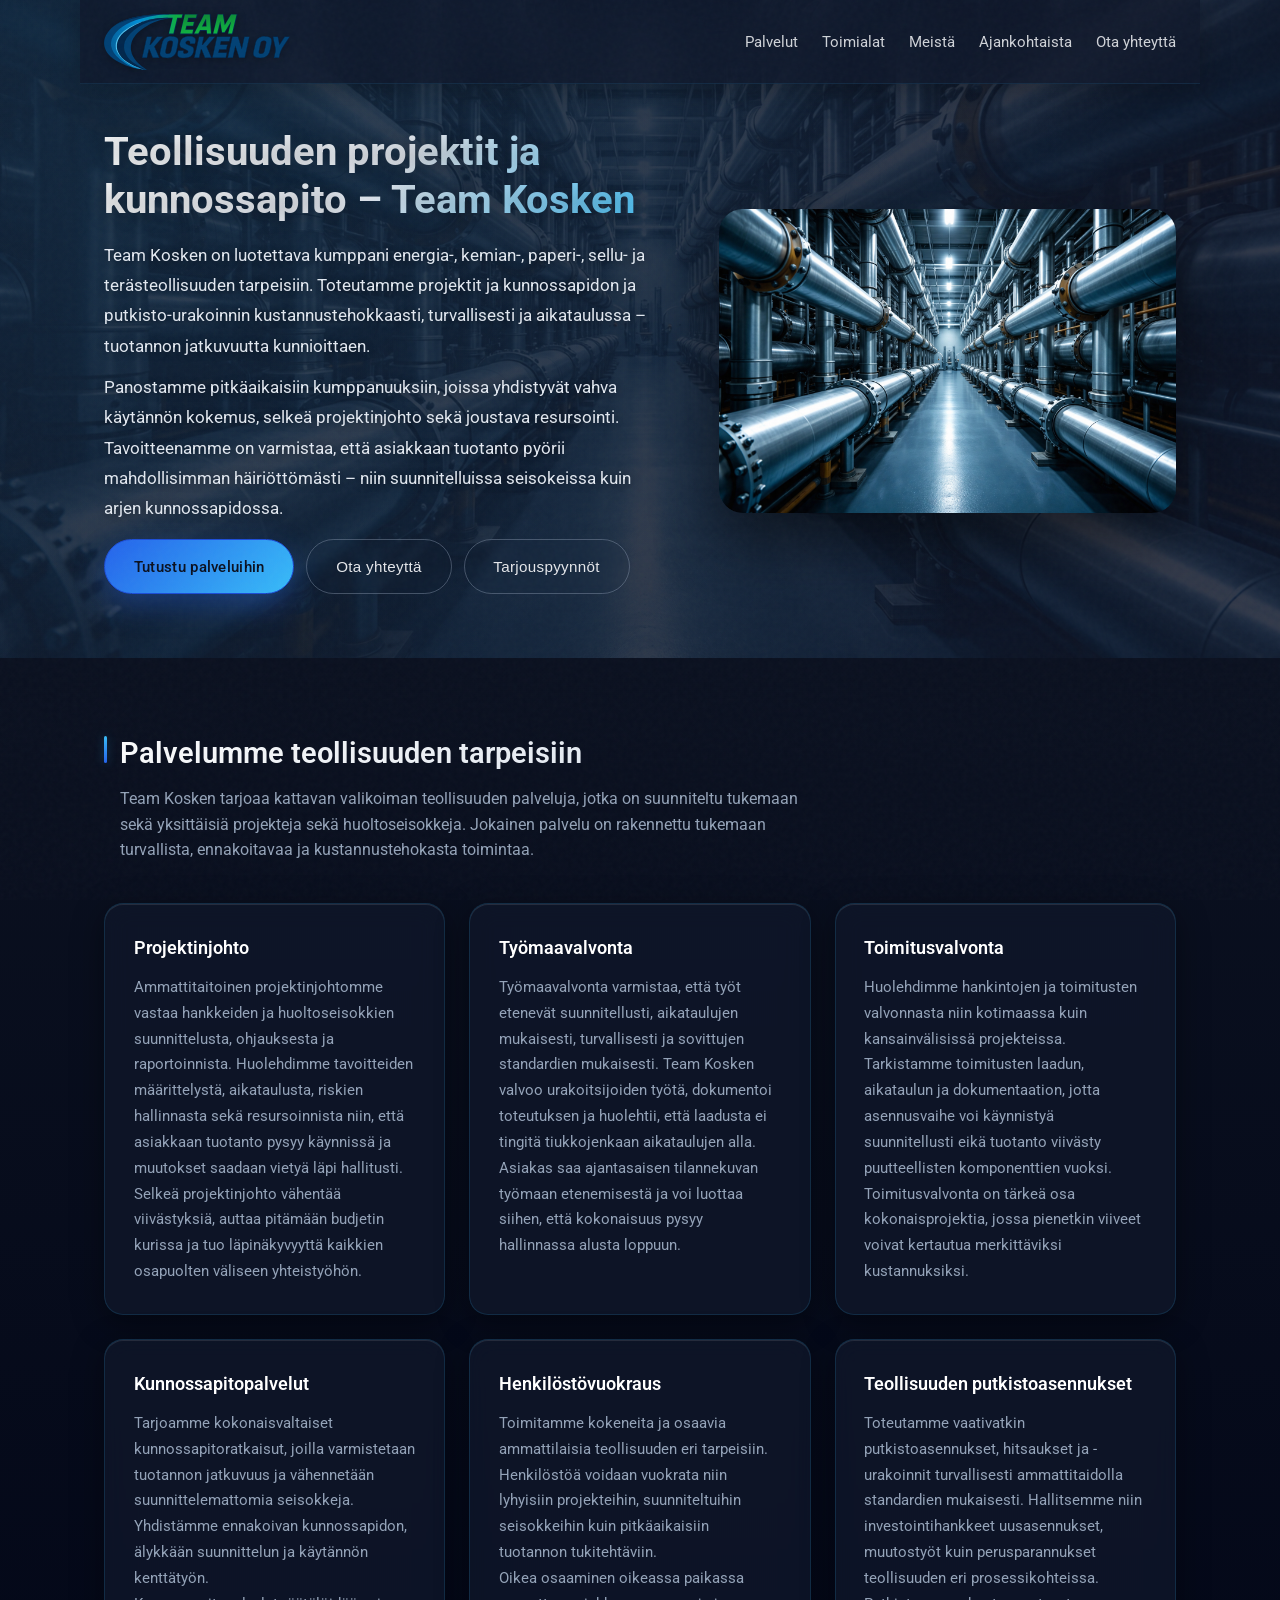
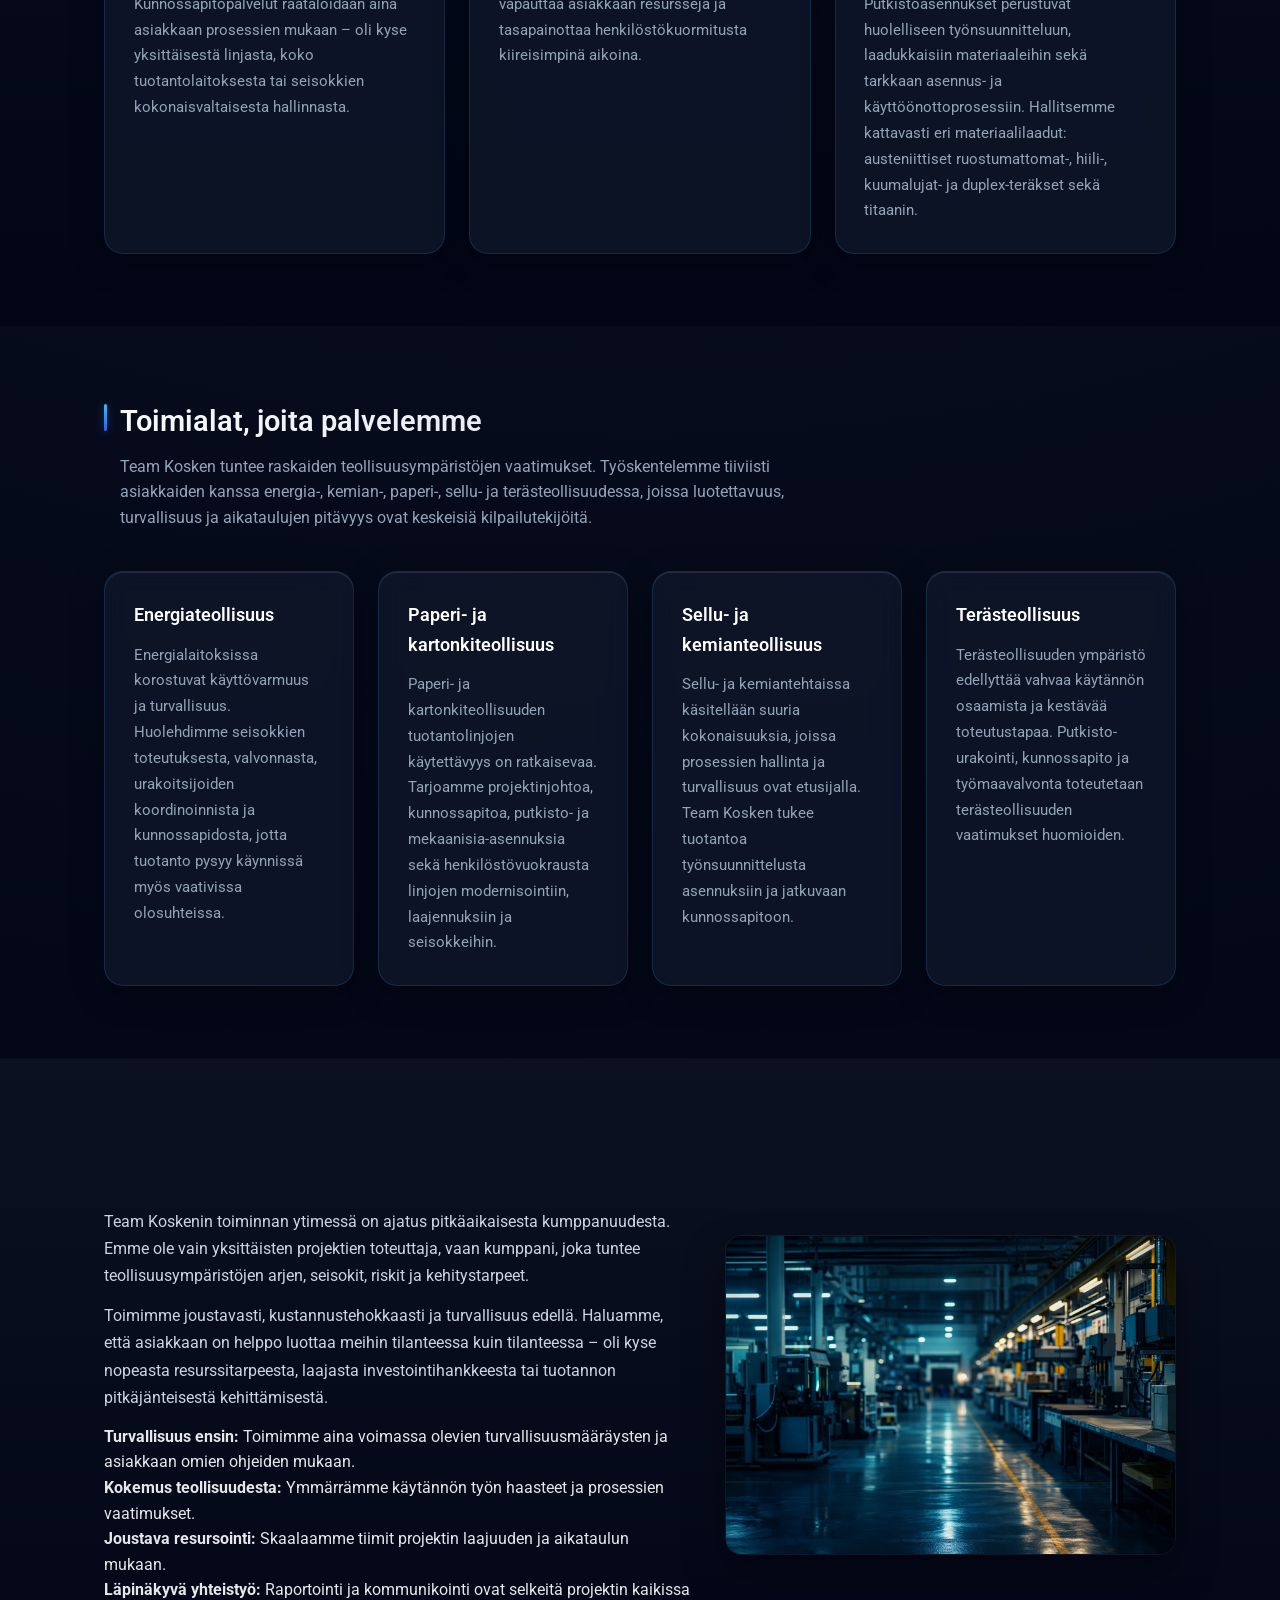
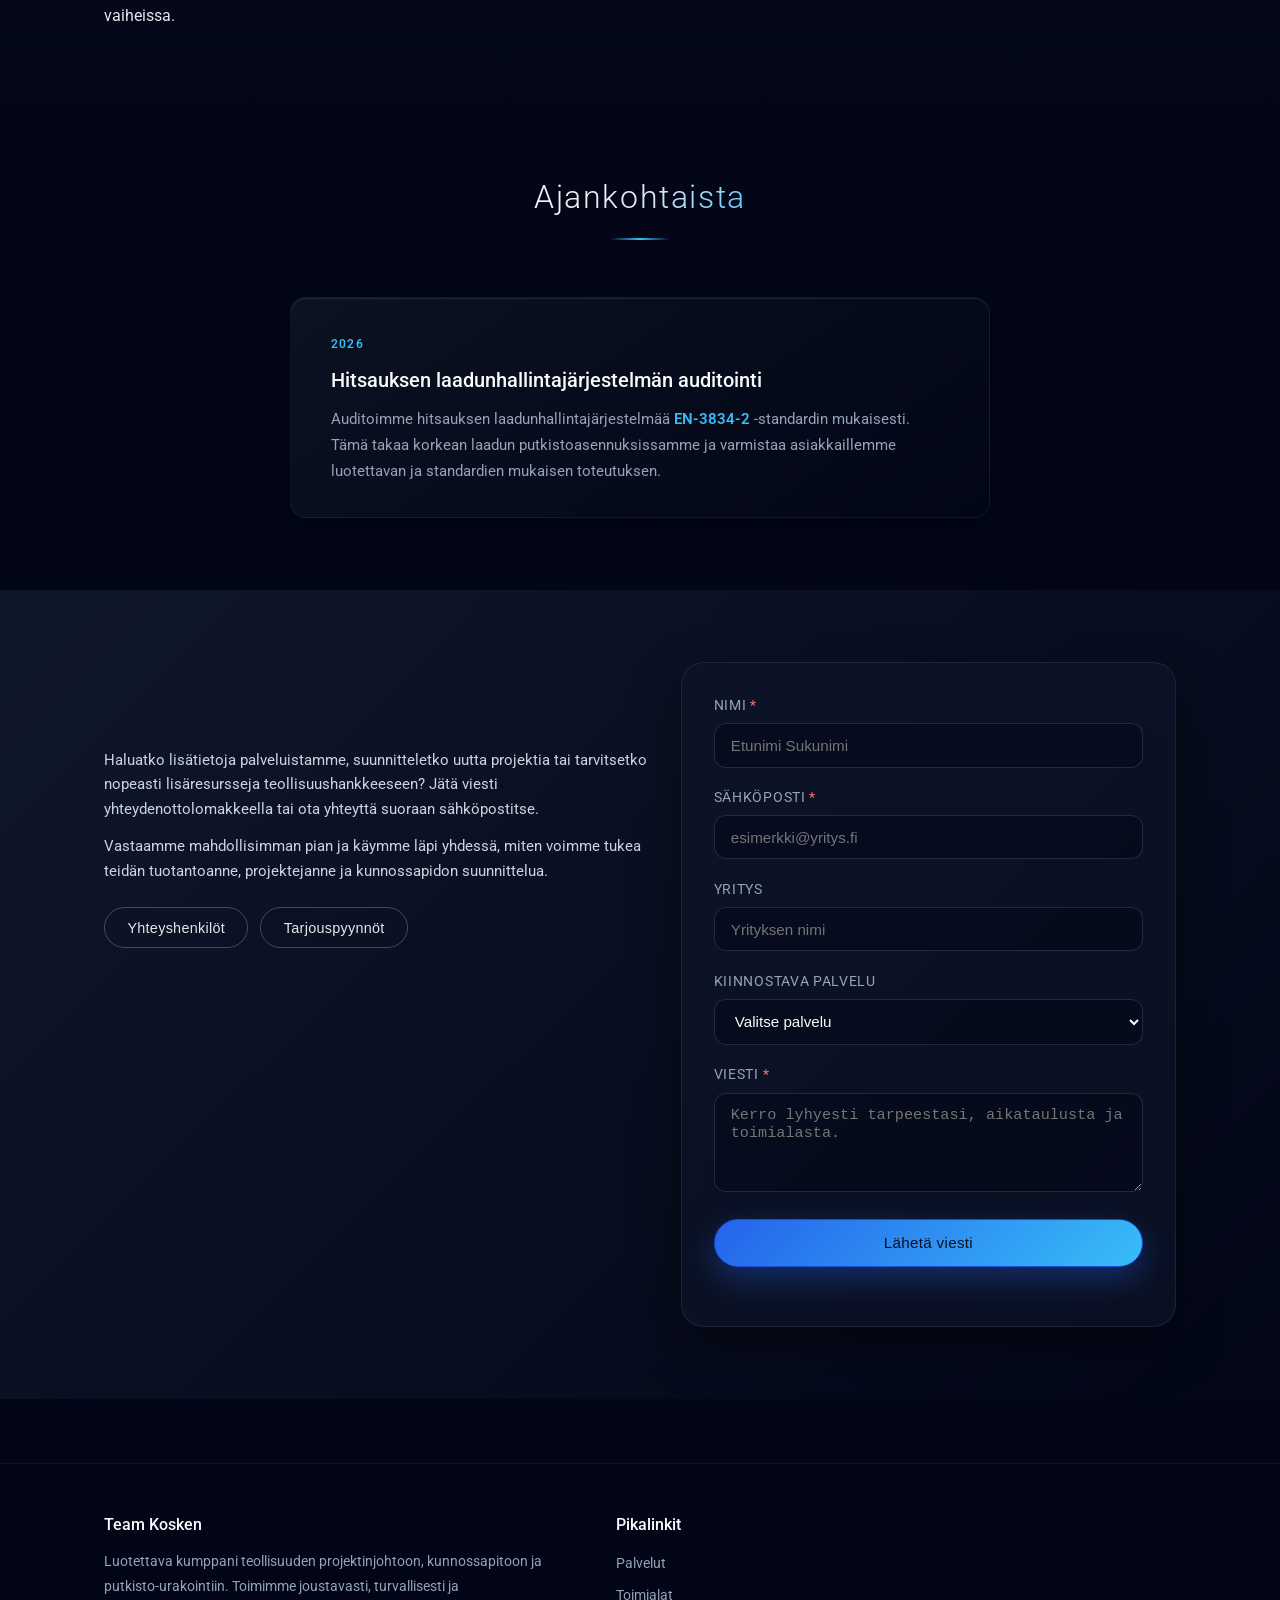
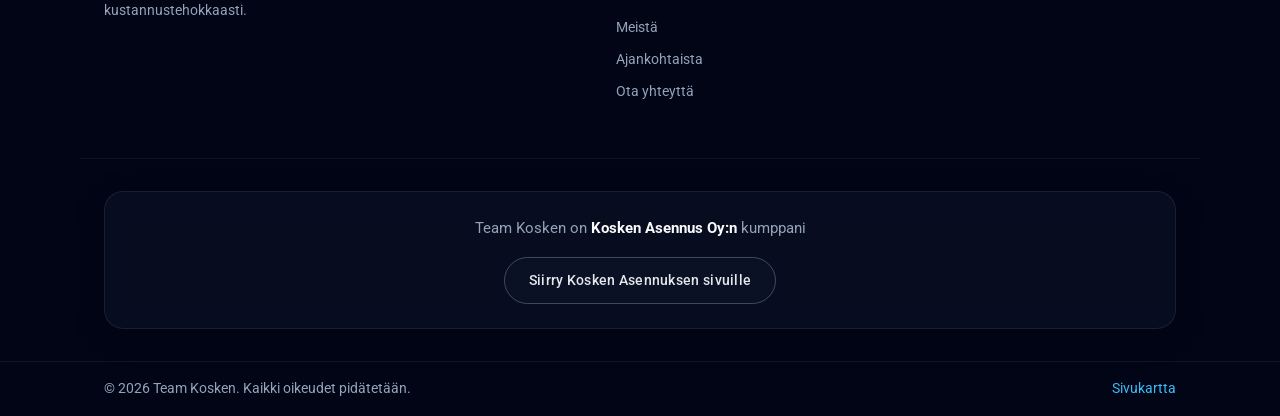
==== commit f0641e9a: "poistettu JA" ====
--- a/index.html
+++ b/index.html
@@ -204,7 +204,7 @@
           <article class="card service-card scroll-reveal">
             <h3>Teollisuuden putkistoasennukset</h3>
             <p>
-              Toteutamme vaativatkin putkistoasennukset ja hitsaukset ja -urakoinnit turvallisesti ja ammattitaidolla standardien mukaisesti. 
+              Toteutamme vaativatkin putkistoasennukset, hitsaukset ja -urakoinnit turvallisesti ammattitaidolla standardien mukaisesti. 
               Hallitsemme niin investointihankkeet uusasennukset, muutostyöt kuin perusparannukset teollisuuden eri prosessikohteissa.
             </p>
             <p>
@@ -260,7 +260,7 @@
             <summary>Teollisuuden putkistoasennukset</summary>
             <div class="acc-body">
                           <p>
-              Toteutamme vaativatkin putkistoasennukset ja hitsaukset ja -urakoinnit turvallisesti ja ammattitaidolla standardien mukaisesti. 
+              Toteutamme vaativatkin putkistoasennukset, hitsaukset ja -urakoinnit turvallisesti ammattitaidolla standardien mukaisesti. 
               Hallitsemme niin investointihankkeet uusasennukset, muutostyöt kuin perusparannukset teollisuuden eri prosessikohteissa.
             </p>
             <p>
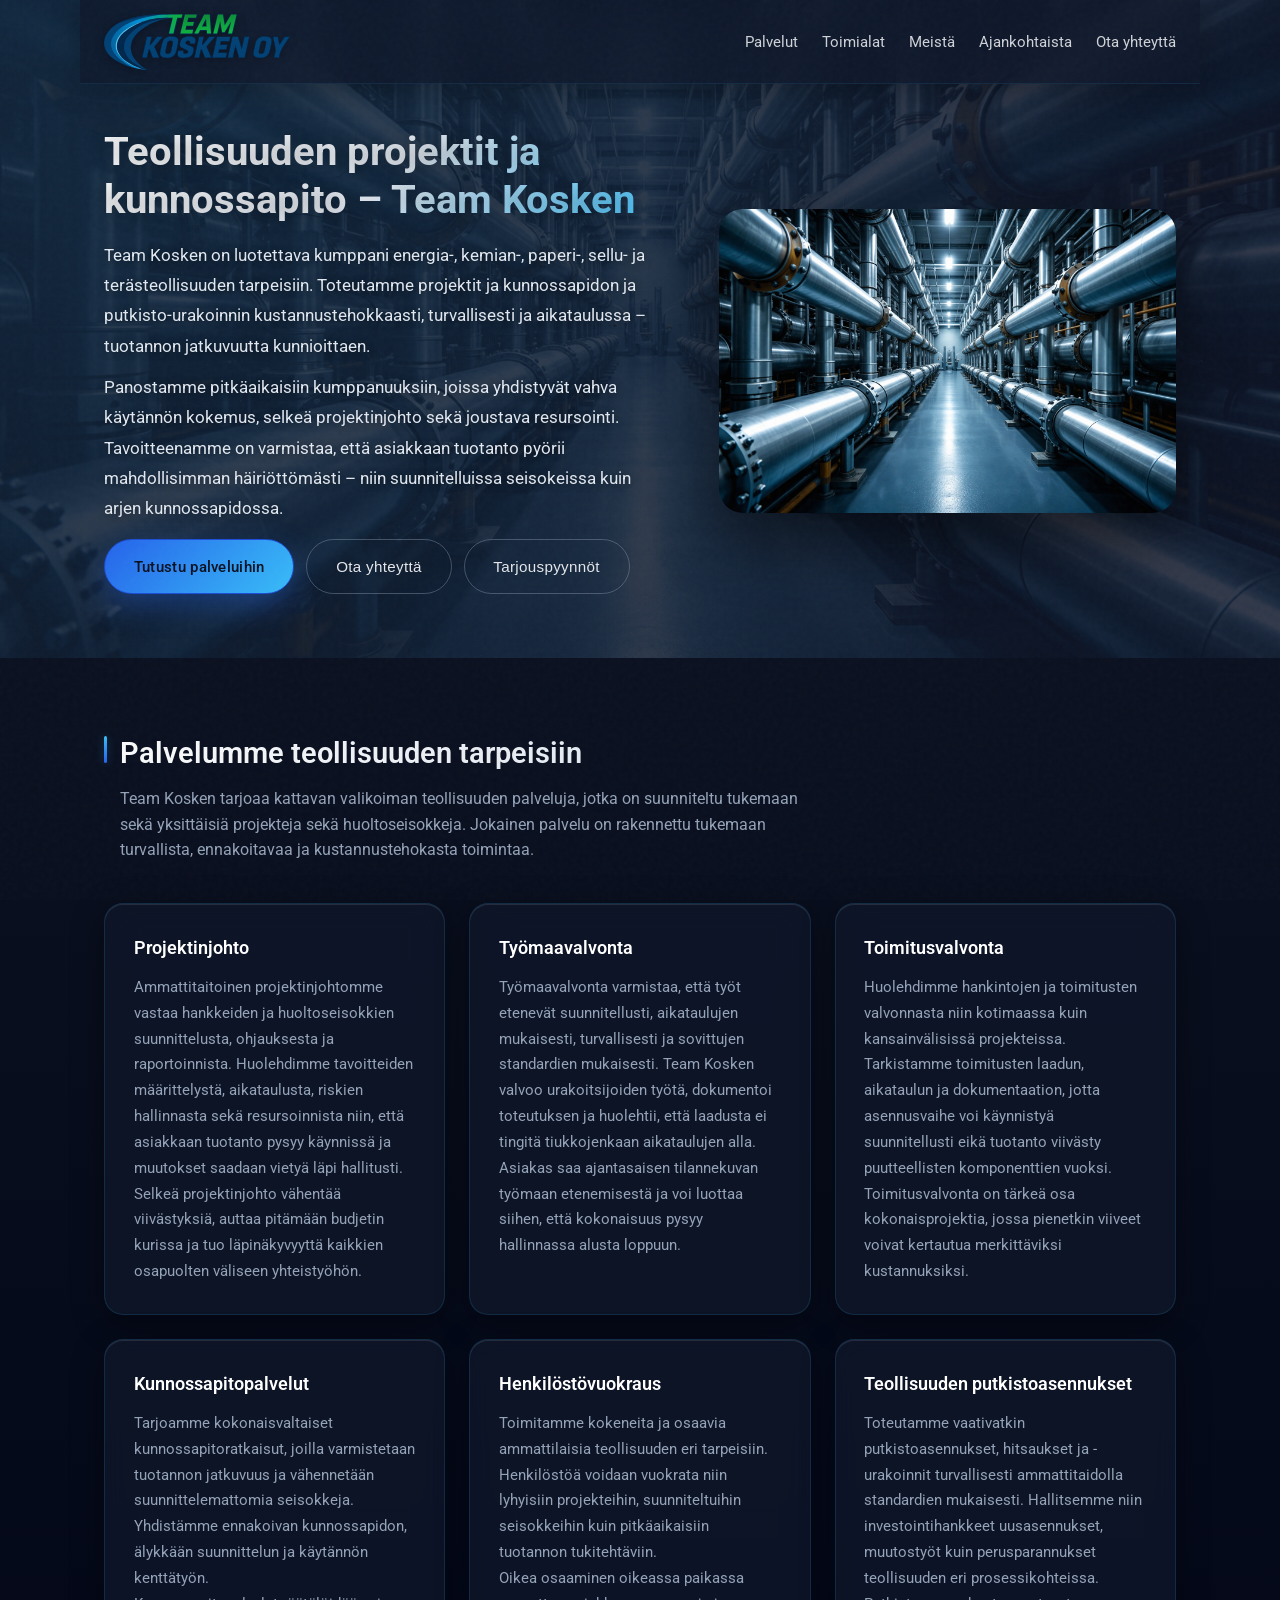
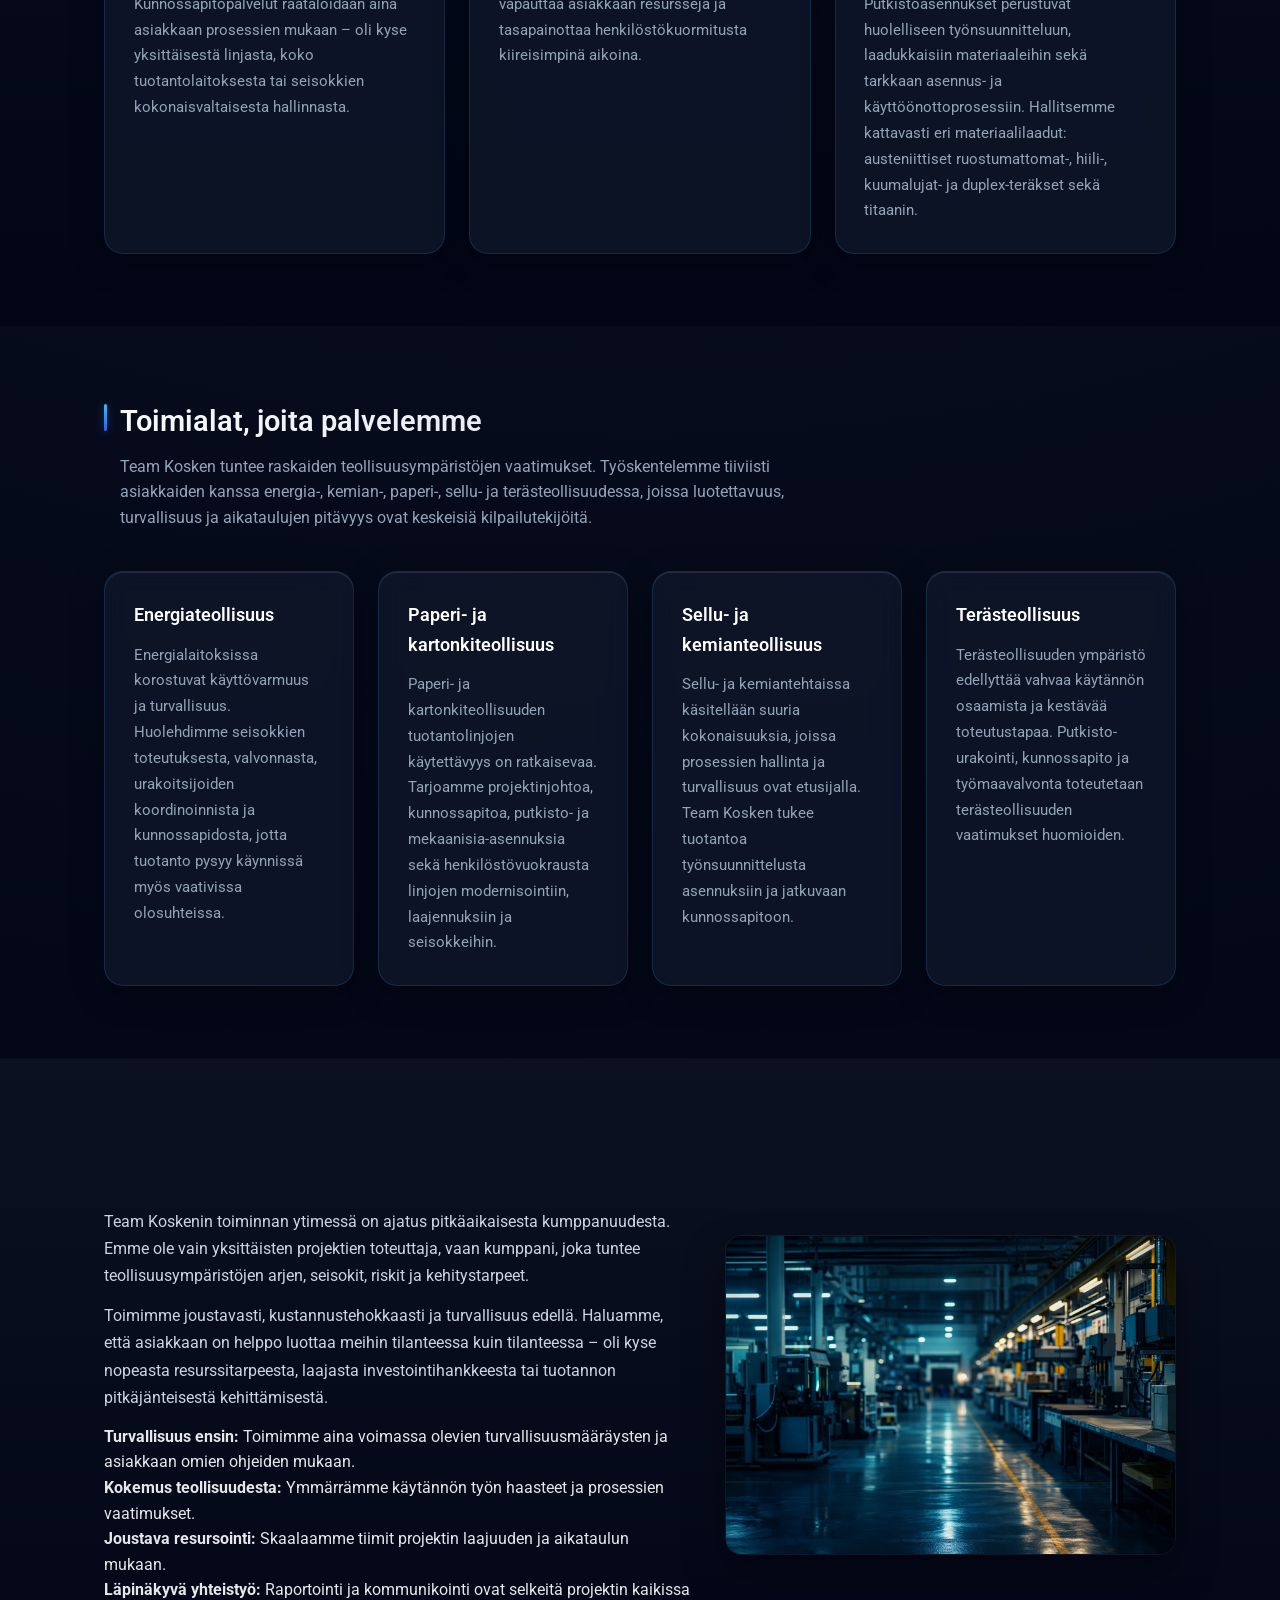
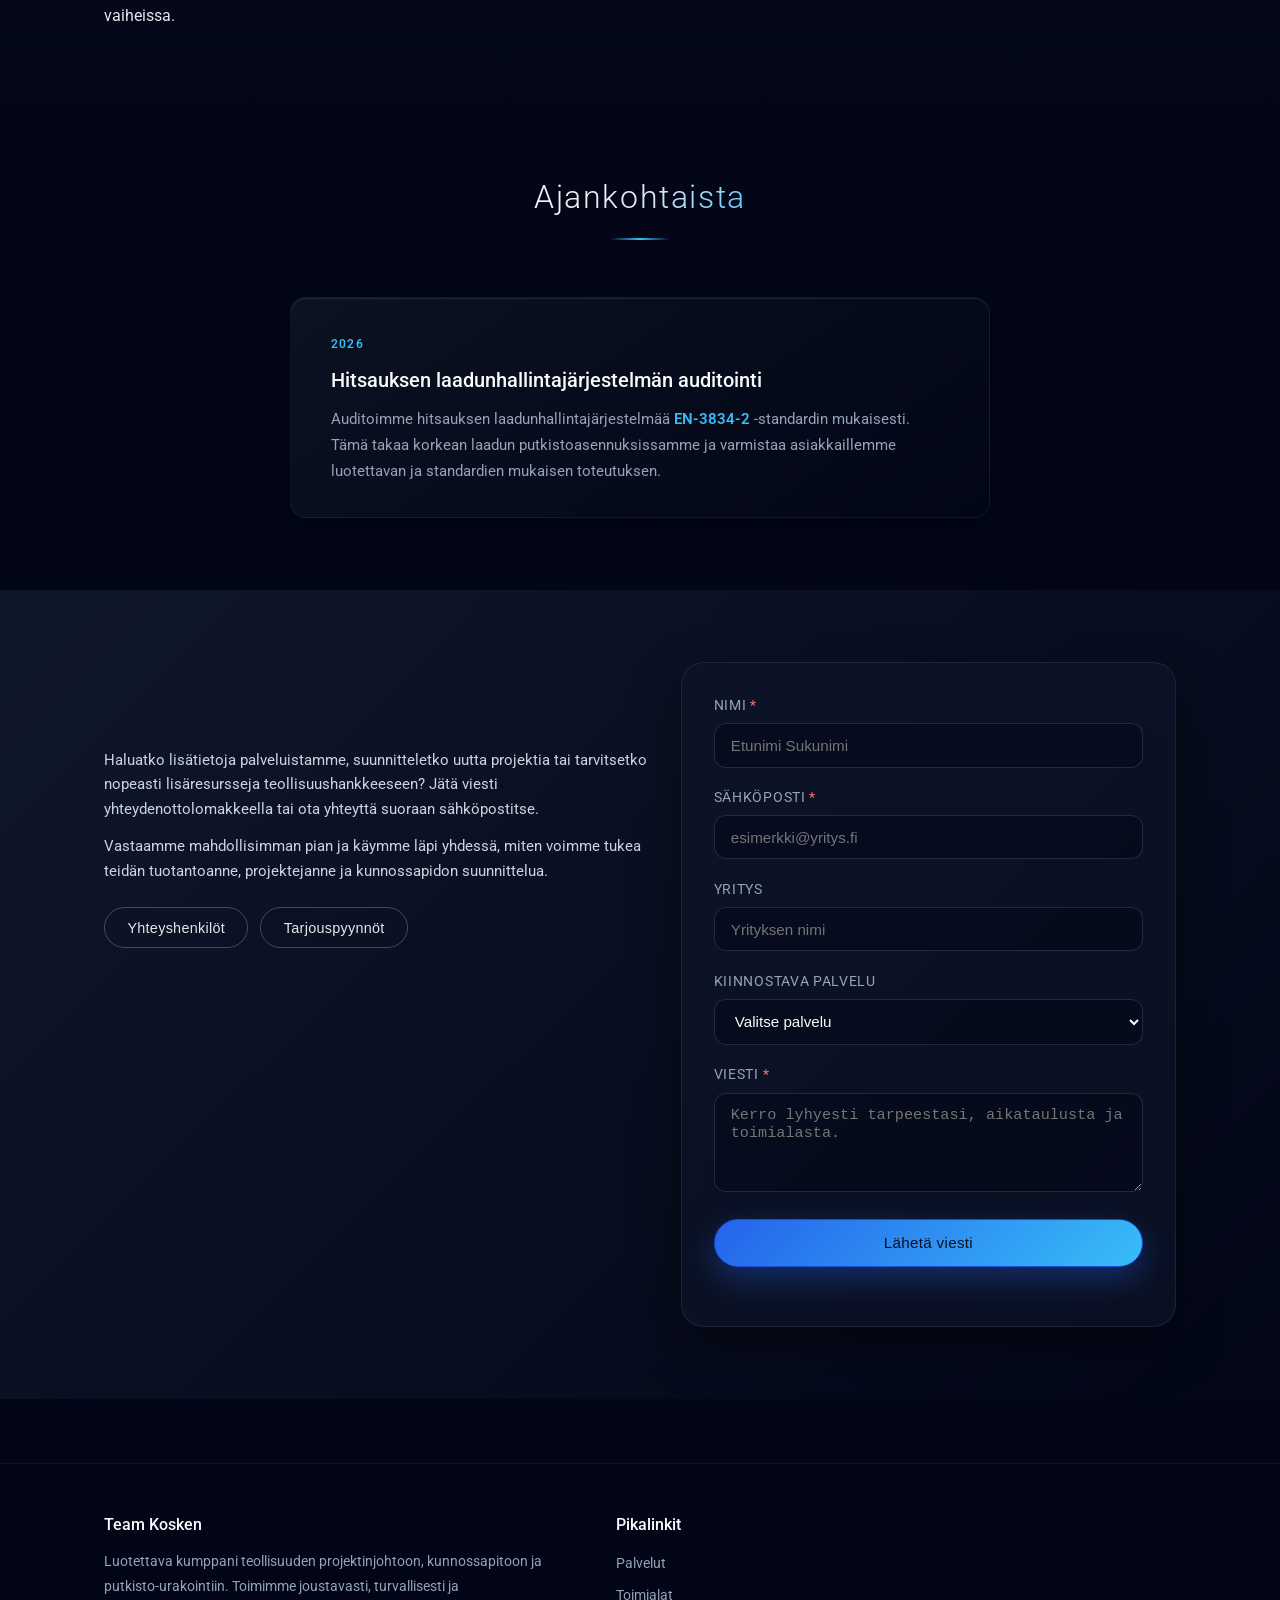
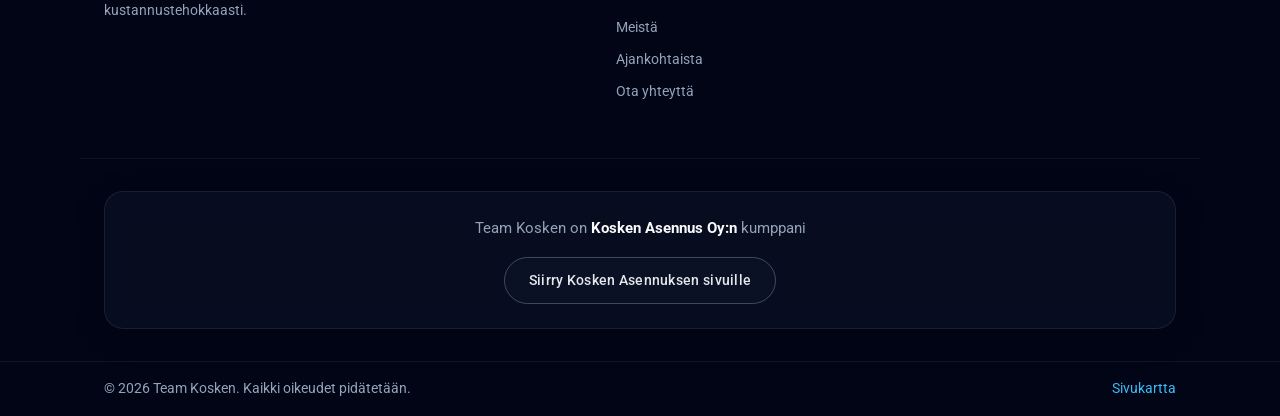
==== commit 7c77a564: "uploaddd" ====
--- a/index.html
+++ b/index.html
@@ -3,7 +3,7 @@
 <head>
   <meta charset="UTF-8">
   <title>Team Kosken – Teollisuuden projektinjohto ja kunnossapito</title>
-  <meta name="description" content="Team Kosken tarjoaa teollisuuden projektinjohtoa, työmaavalvontaa, kunnossapitopalveluja ja putkistoasennuksia energia-, kemian-, paperi-, sellu- ja terästeollisuudelle.">
+  <meta name="description" content="Luotettava kumppani teollisuuden projektinhallintaan, työmaavalvontaan ja kunnossapitoon. Palvelemme energia-, kemian- ja terästeollisuutta.">
   <meta name="keywords" content="Team Kosken, teollisuuden palvelut, projektinjohto, työmaavalvonta, kunnossapito, putkistoasennukset, teollisuus, henkilöstövuokraus">
   <meta name="robots" content="index, follow">
   <meta name="author" content="Team Kosken">
@@ -11,11 +11,15 @@
   <meta name="theme-color" content="#020617">
   
   <!-- Canonical URL -->
-  <link rel="canonical" href="https://www.teamkosken.fi/">
+  <link rel="canonical" href="https://teamkosken.com/">
+
+  
+  <link rel="icon" type="image/x-icon" href="images/favicon.png">
+  <link rel="apple-touch-icon" sizes="180x180" href="images/favicon.png">
   
   <!-- Open Graph / Facebook -->
   <meta property="og:type" content="website">
-  <meta property="og:url" content="https://www.teamkosken.fi/">
+  <meta property="og:url" content="https://teamkosken.com/">
   <meta property="og:title" content="Team Kosken – Teollisuuden projektinjohto ja kunnossapito">
   <meta property="og:description" content="Luotettava kumppani energia-, kemian-, paperi-, sellu- ja terästeollisuuden projektinjohtoon, kunnossapitoon ja putkistoasennuksiin.">
   <meta property="og:image" content="images/og-image.jpg">
@@ -23,7 +27,7 @@
   
   <!-- Twitter -->
   <meta property="twitter:card" content="summary_large_image">
-  <meta property="twitter:url" content="https://www.teamkosken.fi/">
+  <meta property="twitter:url" content="https://teamkosken.com/">
   <meta property="twitter:title" content="Team Kosken – Teollisuuden projektinjohto ja kunnossapito">
   <meta property="twitter:description" content="Luotettava kumppani energia-, kemian-, paperi-, sellu- ja terästeollisuuden projektinjohtoon, kunnossapitoon ja putkistoasennuksiin.">
   <meta property="twitter:image" content="images/og-image.jpg">
@@ -48,8 +52,8 @@
     "@context": "https://schema.org",
     "@type": "Organization",
     "name": "Team Kosken",
-    "url": "https://www.teamkosken.fi/",
-    "logo": "https://www.teamkosken.fi/images/LOGO1.svg",
+    "url": "https://teamkosken.com/",
+    "logo": "https://www.teamkosken.com/images/LOGO1.svg",
     "description": "Teollisuuden palveluyritys, joka tarjoaa projektinjohtoa, työmaavalvontaa, kunnossapitopalveluja, henkilöstövuokrausta ja putkistoasennuksia energia-, kemian-, paperi-, sellu- ja terästeollisuudelle.",
     "address": {"@type": "PostalAddress", "addressCountry": "FI"},
     "areaServed": ["Energia-ala", "Kemianteollisuus", "Paperiteollisuus", "Selluteollisuus", "Terästeollisuus"],
@@ -455,7 +459,7 @@
               <textarea id="message" name="message" rows="4" required placeholder="Kerro lyhyesti tarpeestasi, aikataulusta ja toimialasta."></textarea>
             </div>
             <input type="text" name="_gotcha" style="display:none">
-            <input type="hidden" name="_next" value="https://www.teamkosken.fi/#yhteys">
+            <input type="hidden" name="_next" value="https://teamkosken.com/#yhteys">
             <button type="submit" class="btn btn-primary full-width">Lähetä viesti</button>
             <p id="form-message" class="form-message" aria-live="polite"></p>
           </form>
